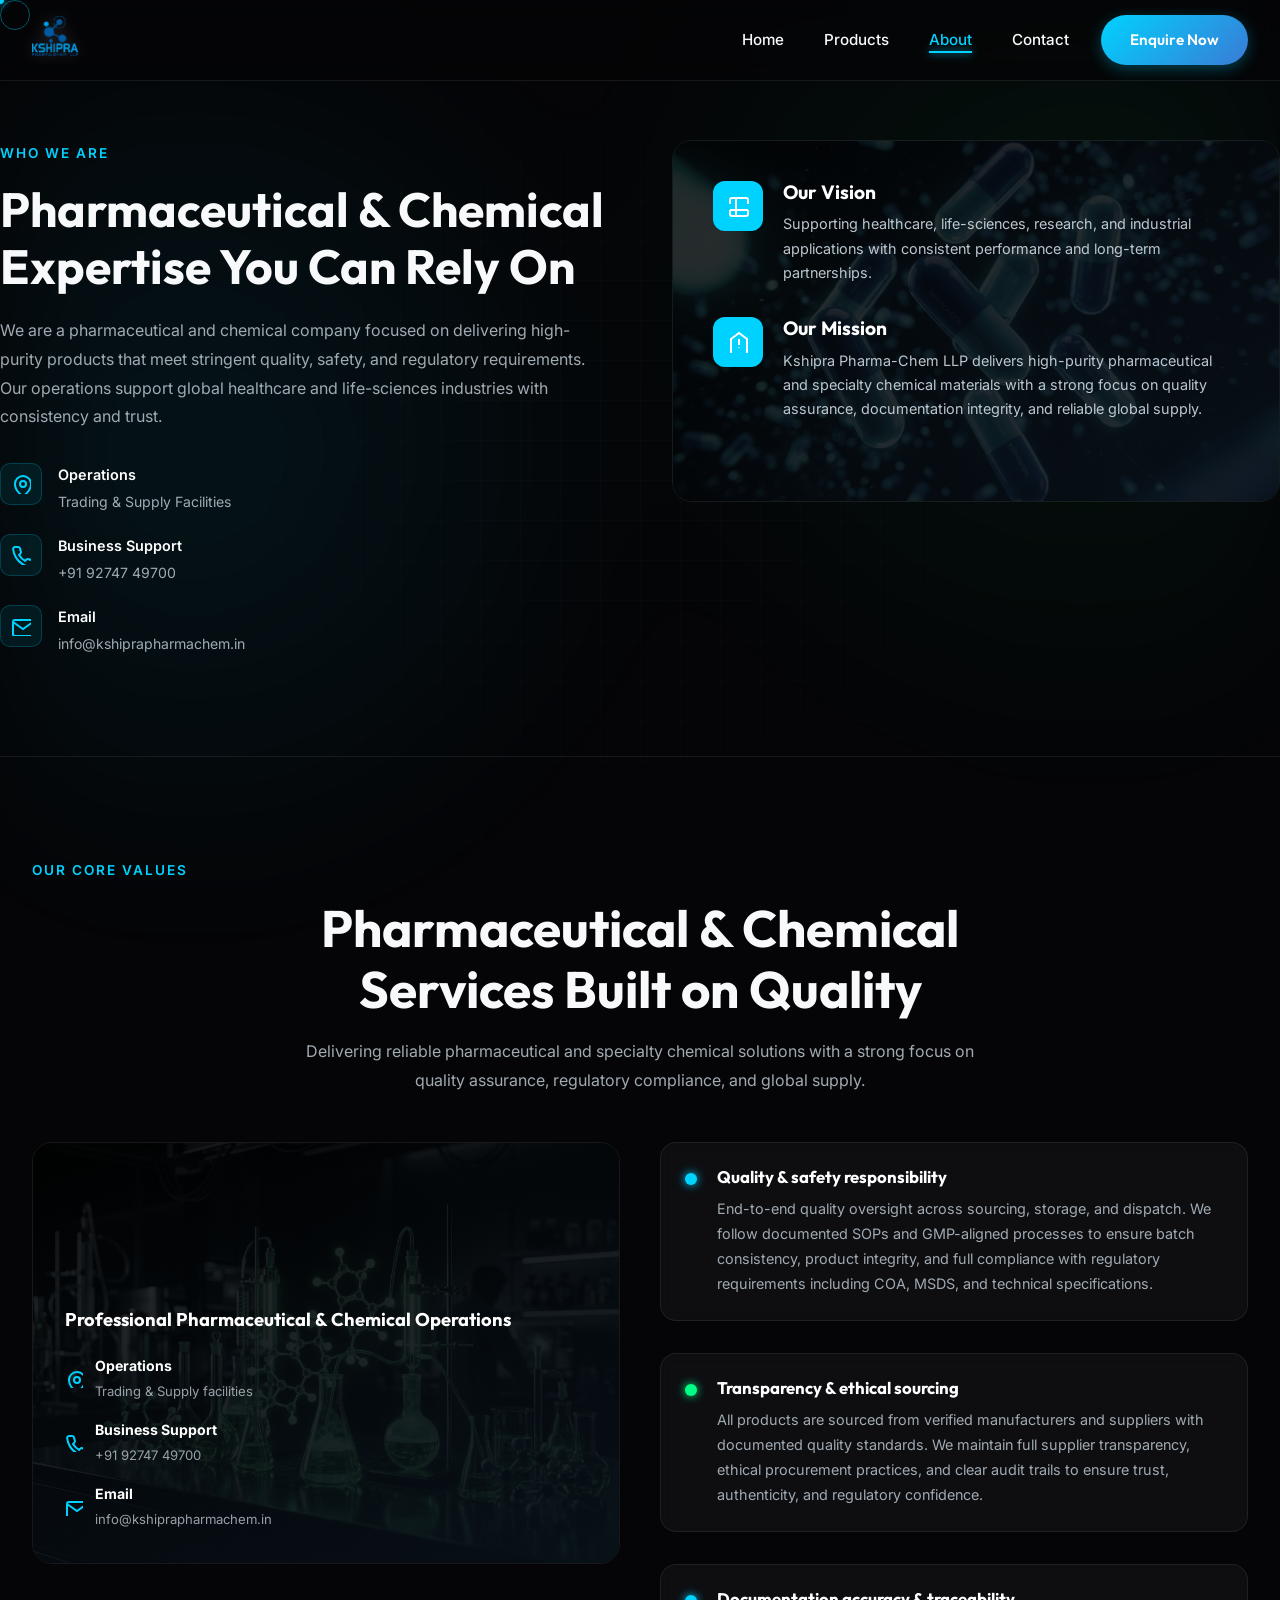
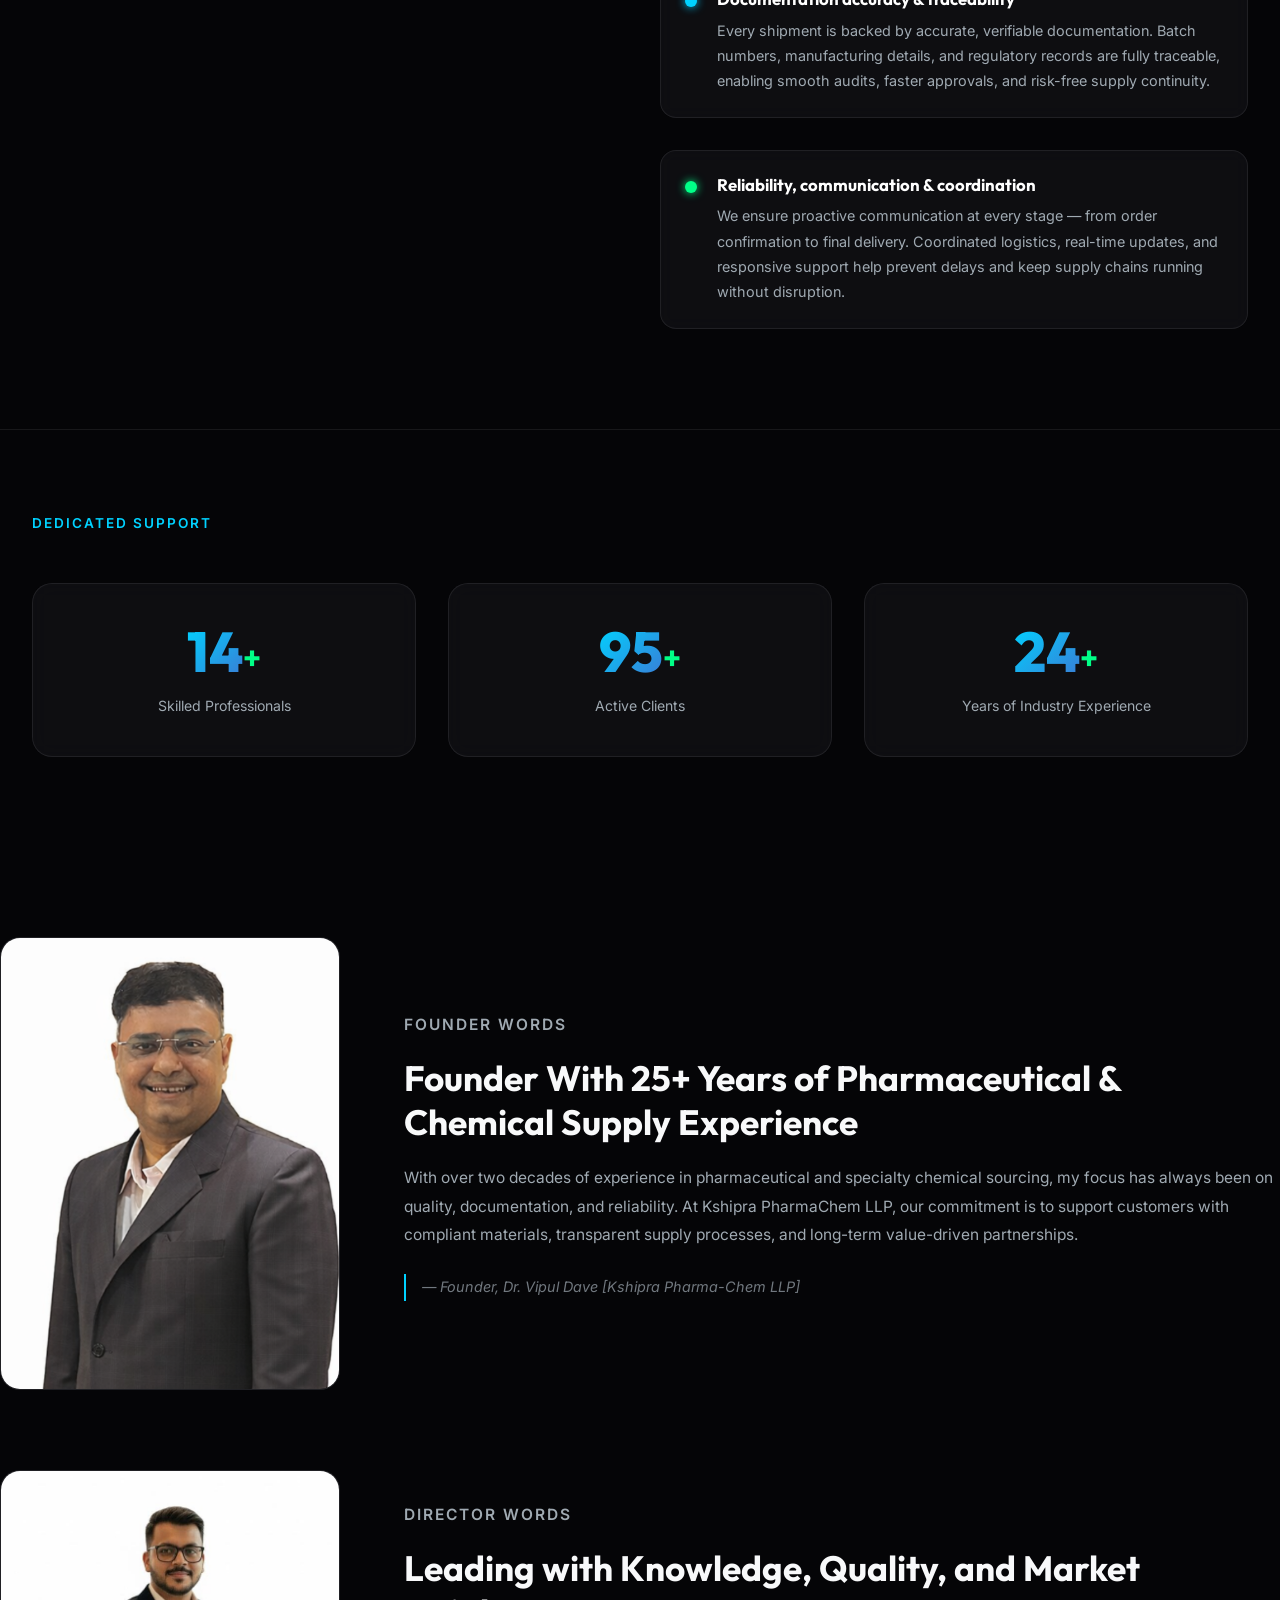
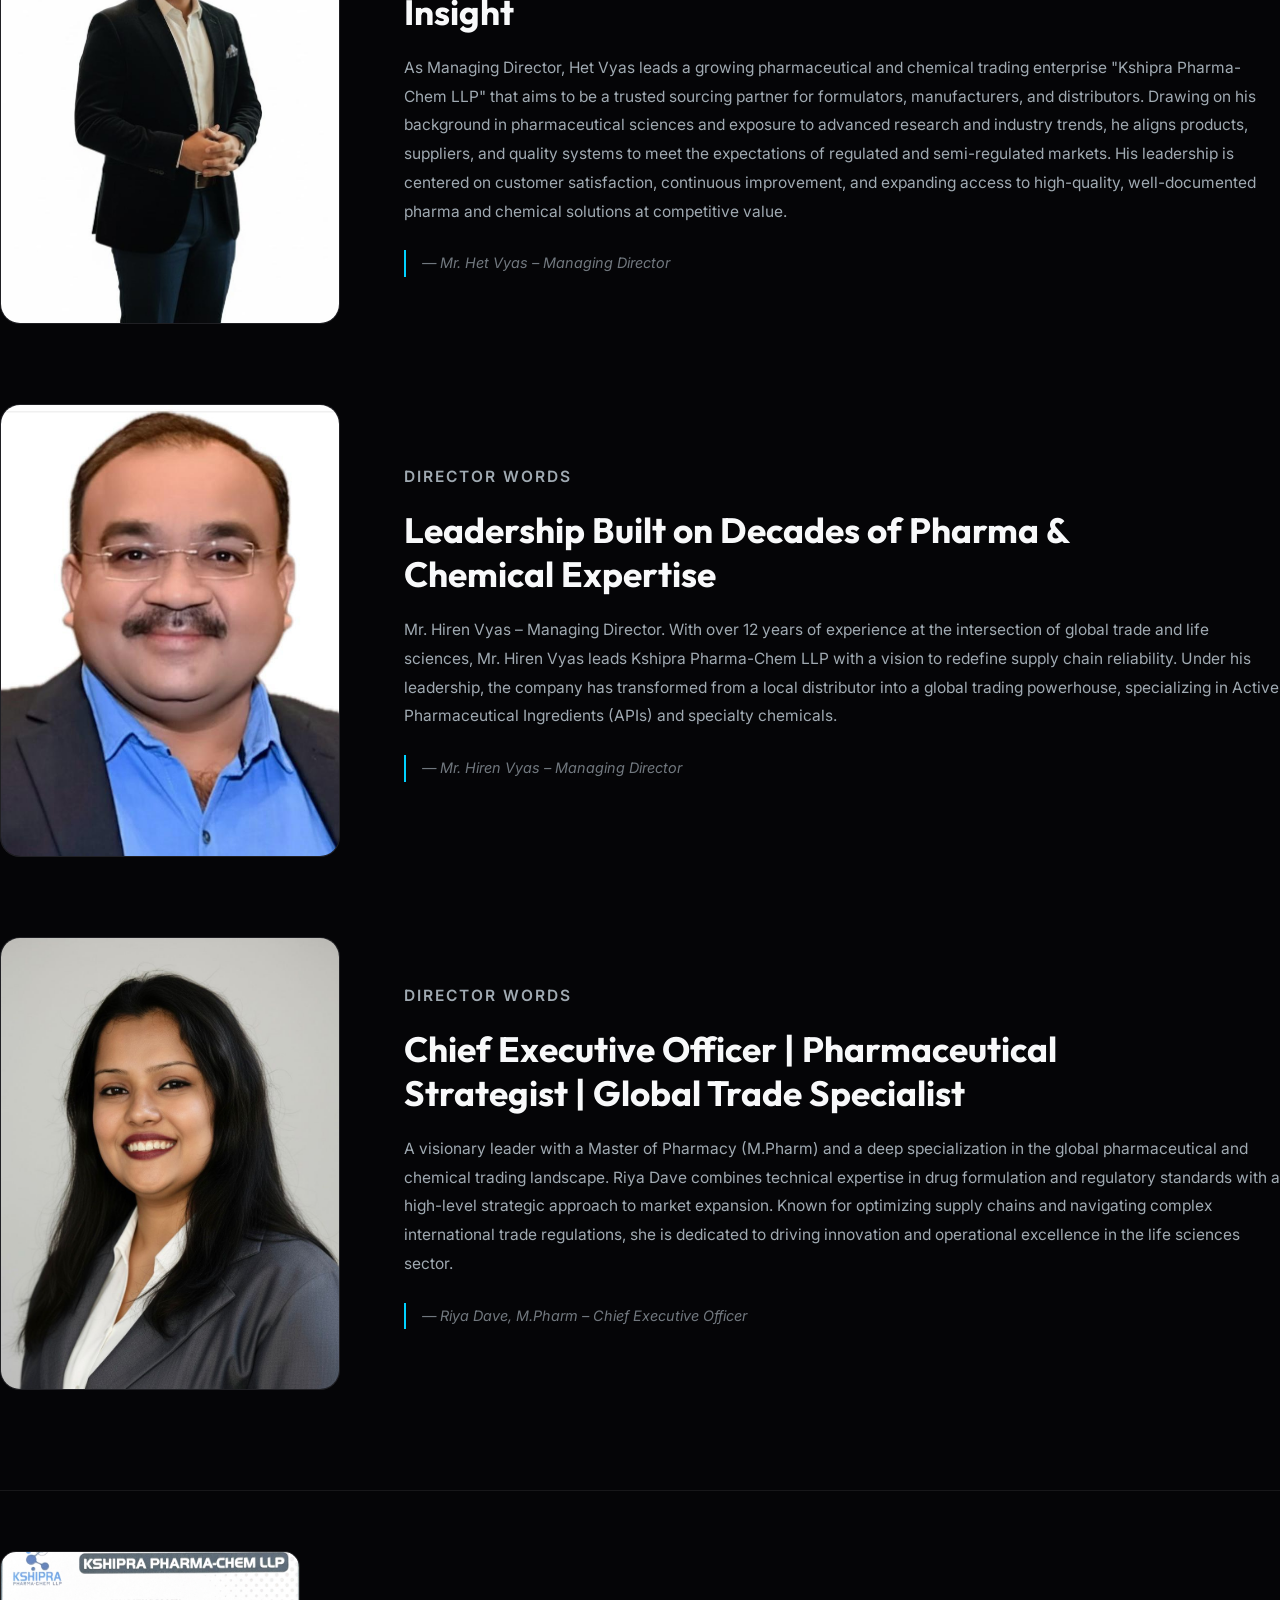
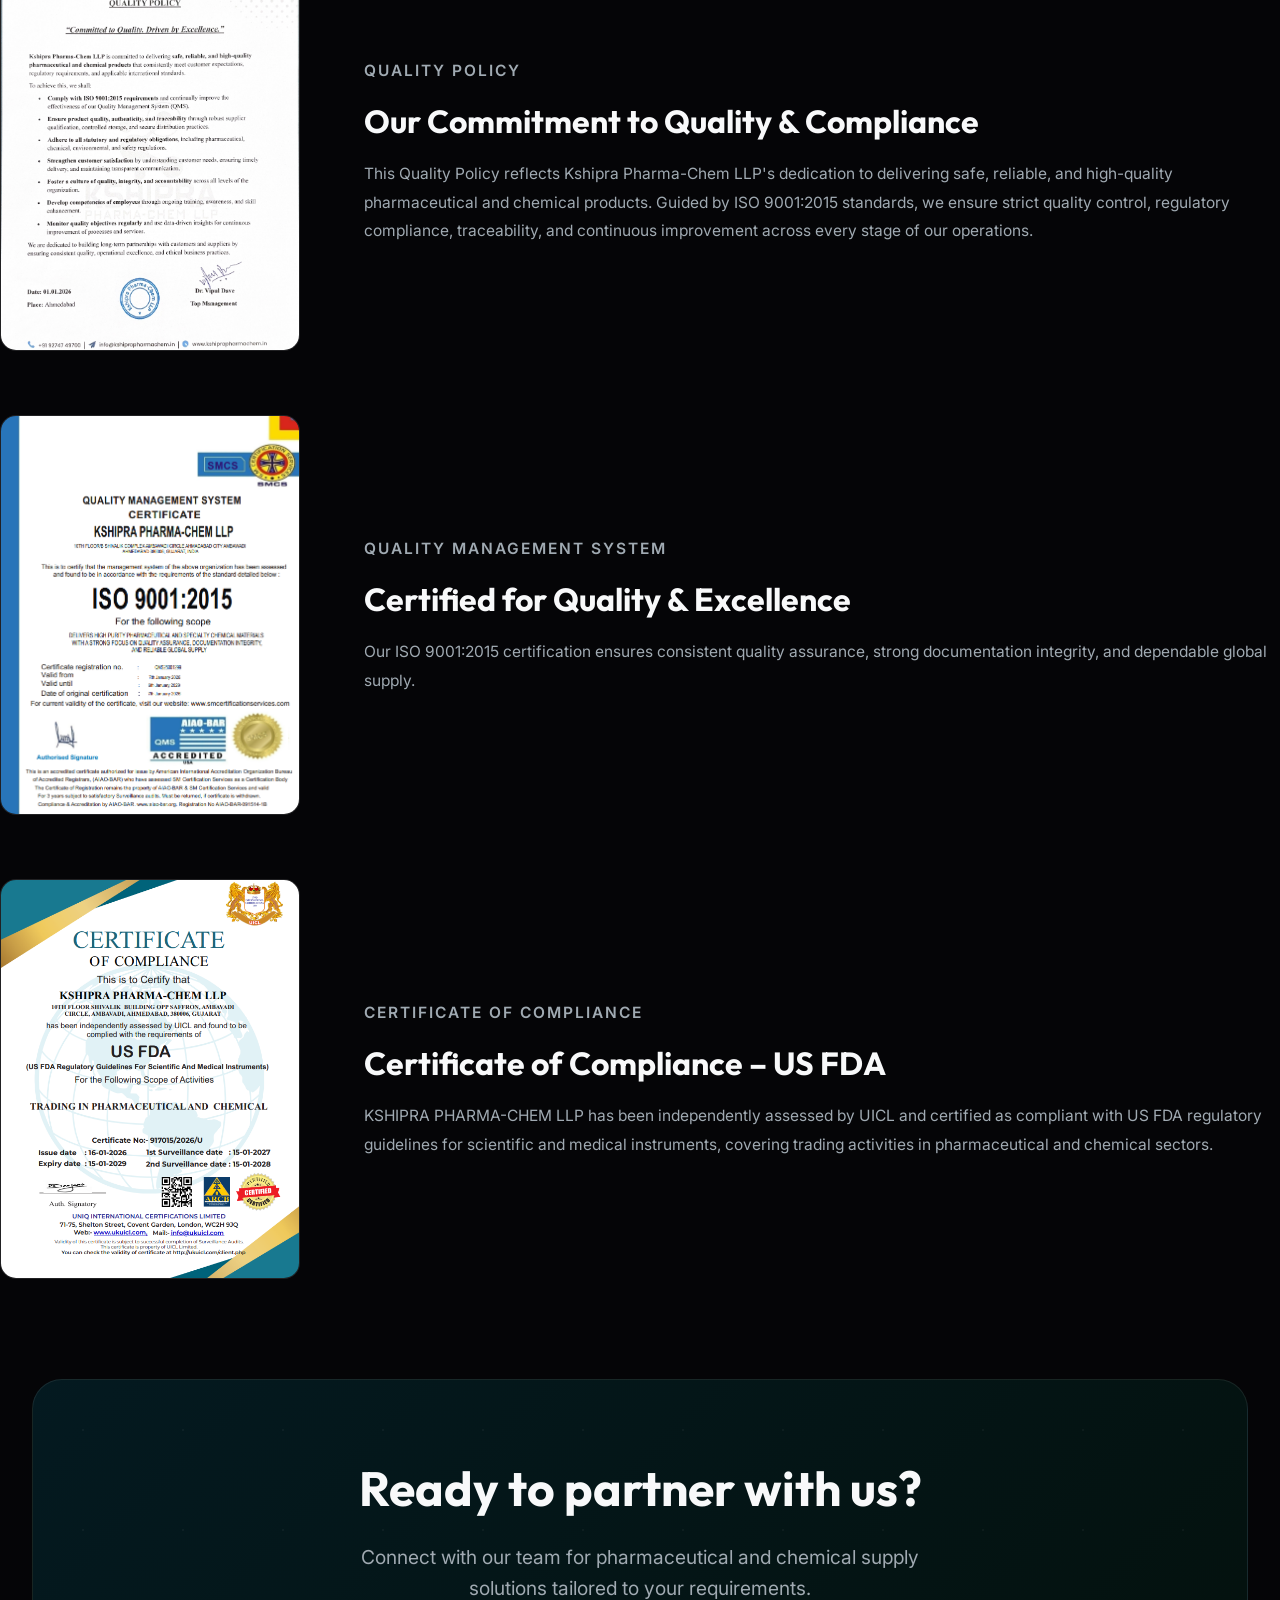
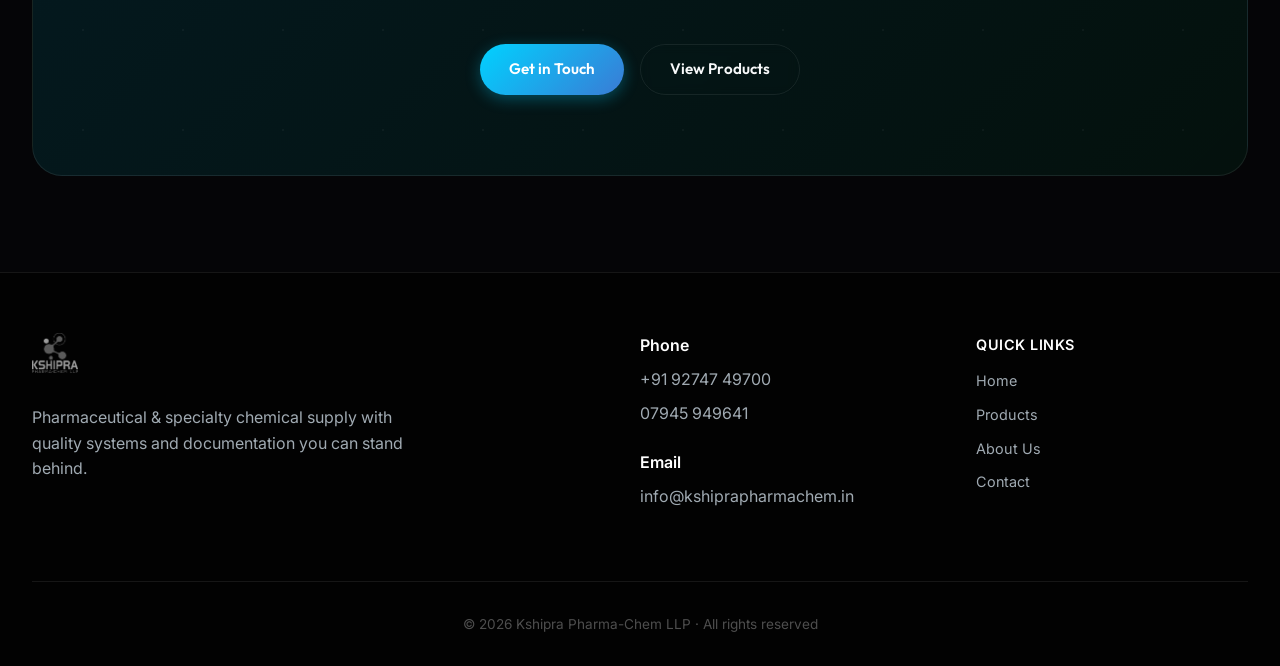
==== about.html @ bf3fcc00 "Build about and contact pages, update nav and footer" ====
<!DOCTYPE html>
<html lang="en">
  <head>
    <meta charset="utf-8" />
    <meta name="viewport" content="width=device-width, initial-scale=1" />
    <title>About Us · Kshipra Pharma-Chem LLP</title>
    <meta name="description" content="Learn about Kshipra Pharma-Chem LLP — our vision, mission, leadership, and commitment to pharmaceutical and chemical quality excellence." />
    <link rel="stylesheet" href="css/styles.css" />
    <link rel="stylesheet" href="css/about.css" />
  </head>
  <body>
    <div class="preloader"><div class="preloader-spinner"></div></div>
    <div class="custom-cursor"></div>
    <div class="custom-cursor-follower"></div>
    <div class="bg-mesh" aria-hidden="true"></div>
    <div class="bg-grid" aria-hidden="true"></div>

    <header class="site-header" id="top">
      <div class="header-inner">
        <a class="logo-link" href="index.html" aria-label="Kshipra Pharma-Chem home">
          <img src="Kshipra.png" alt="Kshipra Pharma-Chem LLP" />
        </a>
        <nav class="nav-actions" aria-label="Primary">
          <ul class="nav-list">
            <li><a href="index.html">Home</a></li>
            <li><a href="products.html">Products</a></li>
            <li><a href="about.html" class="is-active">About</a></li>
            <li><a href="contact.html">Contact</a></li>
          </ul>
          <a class="btn btn-primary" href="contact.html">Enquire Now</a>
          <button class="menu-toggle" type="button" aria-expanded="false" aria-controls="mobile-nav" aria-label="Open menu">
            <svg width="24" height="24" fill="none" stroke="currentColor" stroke-width="2"><path d="M4 6h16M4 12h16M4 18h16"/></svg>
          </button>
        </nav>
      </div>
    </header>

    <div class="mobile-drawer" id="mobile-nav">
      <a href="index.html">Home</a>
      <a href="products.html">Products</a>
      <a href="about.html" class="is-active">About</a>
      <a href="contact.html">Contact</a>
    </div>

    <main>

      <!-- ── WHO WE ARE ── -->
      <section class="ab-whoweare container reveal" id="who-we-are">
        <div class="ab-whoweare__grid">
          <div class="ab-whoweare__left">
            <p class="section-label">Who We Are</p>
            <h1 class="ab-whoweare__heading">Pharmaceutical &amp; Chemical Expertise You Can Rely On</h1>
            <p class="ab-whoweare__body">We are a pharmaceutical and chemical company focused on delivering high-purity products that meet stringent quality, safety, and regulatory requirements. Our operations support global healthcare and life-sciences industries with consistency and trust.</p>
            <ul class="ab-contact-list">
              <li>
                <span class="ab-contact-icon">
                  <svg width="20" height="20" fill="none" stroke="var(--primary)" stroke-width="2"><path d="M12 22s-8-4.5-8-11.8A8 8 0 0112 2a8 8 0 018 8.2c0 7.3-8 11.8-8 11.8z"/><circle cx="12" cy="10" r="3"/></svg>
                </span>
                <div><strong>Operations</strong><span>Trading &amp; Supply Facilities</span></div>
              </li>
              <li>
                <span class="ab-contact-icon">
                  <svg width="20" height="20" fill="none" stroke="var(--primary)" stroke-width="2"><path d="M22 16.92v3a2 2 0 01-2.18 2 19.79 19.79 0 01-8.63-3.07 19.5 19.5 0 01-6-6 19.79 19.79 0 01-3.07-8.67A2 2 0 014.11 2h3a2 2 0 012 1.72c.127.96.361 1.903.7 2.81a2 2 0 01-.45 2.11L8.09 9.91a16 16 0 006 6l1.27-1.27a2 2 0 012.11-.45c.907.339 1.85.573 2.81.7A2 2 0 0122 16.92z"/></svg>
                </span>
                <div><strong>Business Support</strong><span>+91 92747 49700</span></div>
              </li>
              <li>
                <span class="ab-contact-icon">
                  <svg width="20" height="20" fill="none" stroke="var(--primary)" stroke-width="2"><path d="M4 4h16c1.1 0 2 .9 2 2v12c0 1.1-.9 2-2 2H4c-1.1 0-2-.9-2-2V6c0-1.1.9-2 2-2z"/><path d="M22 6l-10 7L2 6"/></svg>
                </span>
                <div><strong>Email</strong><span>info@kshiprapharmachem.in</span></div>
              </li>
            </ul>
          </div>
          <div class="ab-whoweare__right">
            <div class="ab-vm-card">
              <img src="images/pharma_division.png" alt="Pharmaceutical operations" class="ab-vm-card__bg" />
              <div class="ab-vm-card__overlay">
                <div class="ab-vm-item">
                  <div class="ab-vm-icon">
                    <svg width="22" height="22" fill="none" stroke="#fff" stroke-width="2"><path d="M9 3H5a2 2 0 00-2 2v4m6-6h10a2 2 0 012 2v4M9 3v18m0 0h10a2 2 0 002-2v-4M9 21H5a2 2 0 01-2-2v-4m0 0h18"/></svg>
                  </div>
                  <div>
                    <h3>Our Vision</h3>
                    <p>Supporting healthcare, life-sciences, research, and industrial applications with consistent performance and long-term partnerships.</p>
                  </div>
                </div>
                <div class="ab-vm-item">
                  <div class="ab-vm-icon">
                    <svg width="22" height="22" fill="none" stroke="#fff" stroke-width="2"><path d="M12 2l-8 6v14l8 6 8-6V8L12 2z"/><path d="M12 8v6M12 16v.5"/></svg>
                  </div>
                  <div>
                    <h3>Our Mission</h3>
                    <p>Kshipra Pharma-Chem LLP delivers high-purity pharmaceutical and specialty chemical materials with a strong focus on quality assurance, documentation integrity, and reliable global supply.</p>
                  </div>
                </div>
              </div>
            </div>
          </div>
        </div>
      </section>

      <!-- ── CORE VALUES ── -->
      <section class="ab-values reveal" id="values">
        <div class="container">
          <p class="section-label" style="text-align:center;">Our Core Values</p>
          <h2 style="text-align:center;margin:0 auto 1rem;">Pharmaceutical &amp; Chemical Services Built on Quality</h2>
          <p class="ab-values__lead">Delivering reliable pharmaceutical and specialty chemical solutions with a strong focus on quality assurance, regulatory compliance, and global supply.</p>
          <div class="ab-values__grid">
            <div class="ab-values__image-col">
              <div class="ab-services-card">
                <img src="images/chem_division.png" alt="Chemical operations" class="ab-services-card__bg" />
                <div class="ab-services-card__overlay">
                  <h3>Professional Pharmaceutical &amp; Chemical Operations</h3>
                  <ul class="ab-services-list">
                    <li>
                      <svg width="18" height="18" fill="none" stroke="var(--primary)" stroke-width="2"><path d="M12 22s-8-4.5-8-11.8A8 8 0 0112 2a8 8 0 018 8.2c0 7.3-8 11.8-8 11.8z"/><circle cx="12" cy="10" r="3"/></svg>
                      <div><strong>Operations</strong><span>Trading &amp; Supply facilities</span></div>
                    </li>
                    <li>
                      <svg width="18" height="18" fill="none" stroke="var(--primary)" stroke-width="2"><path d="M22 16.92v3a2 2 0 01-2.18 2 19.79 19.79 0 01-8.63-3.07 19.5 19.5 0 01-6-6 19.79 19.79 0 01-3.07-8.67A2 2 0 014.11 2h3a2 2 0 012 1.72c.127.96.361 1.903.7 2.81a2 2 0 01-.45 2.11L8.09 9.91a16 16 0 006 6l1.27-1.27a2 2 0 012.11-.45c.907.339 1.85.573 2.81.7A2 2 0 0122 16.92z"/></svg>
                      <div><strong>Business Support</strong><span>+91 92747 49700</span></div>
                    </li>
                    <li>
                      <svg width="18" height="18" fill="none" stroke="var(--primary)" stroke-width="2"><path d="M4 4h16c1.1 0 2 .9 2 2v12c0 1.1-.9 2-2 2H4c-1.1 0-2-.9-2-2V6c0-1.1.9-2 2-2z"/><path d="M22 6l-10 7L2 6"/></svg>
                      <div><strong>Email</strong><span>info@kshiprapharmachem.in</span></div>
                    </li>
                  </ul>
                </div>
              </div>
            </div>
            <div class="ab-values__list-col">
              <div class="ab-value-item">
                <span class="ab-value-dot ab-value-dot--pharma"></span>
                <div>
                  <h3>Quality &amp; safety responsibility</h3>
                  <p>End-to-end quality oversight across sourcing, storage, and dispatch. We follow documented SOPs and GMP-aligned processes to ensure batch consistency, product integrity, and full compliance with regulatory requirements including COA, MSDS, and technical specifications.</p>
                </div>
              </div>
              <div class="ab-value-item">
                <span class="ab-value-dot ab-value-dot--chem"></span>
                <div>
                  <h3>Transparency &amp; ethical sourcing</h3>
                  <p>All products are sourced from verified manufacturers and suppliers with documented quality standards. We maintain full supplier transparency, ethical procurement practices, and clear audit trails to ensure trust, authenticity, and regulatory confidence.</p>
                </div>
              </div>
              <div class="ab-value-item">
                <span class="ab-value-dot ab-value-dot--pharma"></span>
                <div>
                  <h3>Documentation accuracy &amp; traceability</h3>
                  <p>Every shipment is backed by accurate, verifiable documentation. Batch numbers, manufacturing details, and regulatory records are fully traceable, enabling smooth audits, faster approvals, and risk-free supply continuity.</p>
                </div>
              </div>
              <div class="ab-value-item">
                <span class="ab-value-dot ab-value-dot--chem"></span>
                <div>
                  <h3>Reliability, communication &amp; coordination</h3>
                  <p>We ensure proactive communication at every stage — from order confirmation to final delivery. Coordinated logistics, real-time updates, and responsive support help prevent delays and keep supply chains running without disruption.</p>
                </div>
              </div>
            </div>
          </div>
        </div>
      </section>

      <!-- ── STATS ── -->
      <section class="ab-stats reveal">
        <div class="container">
          <p class="section-label" style="text-align:center;">Dedicated Support</p>
          <div class="ab-stats__grid">
            <div class="ab-stat">
              <span class="ab-stat__num" data-target="15">0</span><span class="ab-stat__suf">+</span>
              <span class="ab-stat__label">Skilled Professionals</span>
            </div>
            <div class="ab-stat">
              <span class="ab-stat__num" data-target="100">0</span><span class="ab-stat__suf">+</span>
              <span class="ab-stat__label">Active Clients</span>
            </div>
            <div class="ab-stat">
              <span class="ab-stat__num" data-target="25">0</span><span class="ab-stat__suf">+</span>
              <span class="ab-stat__label">Years of Industry Experience</span>
            </div>
          </div>
        </div>
      </section>

      <!-- ── LEADERSHIP ── -->
      <section class="ab-leadership container reveal" id="leadership">

        <!-- Dr. Vipul Dave -->
        <div class="ab-leader reveal">
          <div class="ab-leader__photo-col">
            <!-- REPLACE src with actual image: images/leader_vipul_dave.jpg -->
            <div class="ab-leader__photo-wrap">
              <img src="images/founder.png" alt="Dr. Vipul Dave — Founder" onerror="this.style.display='none';this.nextElementSibling.style.display='flex'" />
              <div class="ab-leader__photo-placeholder" style="display:none">VD</div>
            </div>
          </div>
          <div class="ab-leader__content">
            <p class="section-label">Founder Words</p>
            <h2>Founder With 25+ Years of Pharmaceutical &amp; Chemical Supply Experience</h2>
            <p>With over two decades of experience in pharmaceutical and specialty chemical sourcing, my focus has always been on quality, documentation, and reliability. At Kshipra PharmaChem LLP, our commitment is to support customers with compliant materials, transparent supply processes, and long-term value-driven partnerships.</p>
            <p class="ab-leader__quote">— Founder, Dr. Vipul Dave [Kshipra Pharma-Chem LLP]</p>
          </div>
        </div>

        <!-- Het Vyas -->
        <div class="ab-leader reveal">
          <div class="ab-leader__photo-col">
            <div class="ab-leader__photo-wrap">
              <img src="images/founder-2.jpeg" alt="Mr. Het Vyas — Managing Director" onerror="this.style.display='none';this.nextElementSibling.style.display='flex'" />
              <div class="ab-leader__photo-placeholder" style="display:none">HV</div>
            </div>
          </div>
          <div class="ab-leader__content">
            <p class="section-label">Director Words</p>
            <h2>Leading with Knowledge, Quality, and Market Insight</h2>
            <p>As Managing Director, Het Vyas leads a growing pharmaceutical and chemical trading enterprise "Kshipra Pharma-Chem LLP" that aims to be a trusted sourcing partner for formulators, manufacturers, and distributors. Drawing on his background in pharmaceutical sciences and exposure to advanced research and industry trends, he aligns products, suppliers, and quality systems to meet the expectations of regulated and semi-regulated markets. His leadership is centered on customer satisfaction, continuous improvement, and expanding access to high-quality, well-documented pharma and chemical solutions at competitive value.</p>
            <p class="ab-leader__quote">— Mr. Het Vyas – Managing Director</p>
          </div>
        </div>

        <!-- Hiren Vyas -->
        <div class="ab-leader reveal">
          <div class="ab-leader__photo-col">
            <div class="ab-leader__photo-wrap">
              <img src="images/founder-3.jpeg" alt="Mr. Hiren Vyas — Managing Director" onerror="this.style.display='none';this.nextElementSibling.style.display='flex'" />
              <div class="ab-leader__photo-placeholder" style="display:none">HiV</div>
            </div>
          </div>
          <div class="ab-leader__content">
            <p class="section-label">Director Words</p>
            <h2>Leadership Built on Decades of Pharma &amp; Chemical Expertise</h2>
            <p>Mr. Hiren Vyas – Managing Director. With over 12 years of experience at the intersection of global trade and life sciences, Mr. Hiren Vyas leads Kshipra Pharma-Chem LLP with a vision to redefine supply chain reliability. Under his leadership, the company has transformed from a local distributor into a global trading powerhouse, specializing in Active Pharmaceutical Ingredients (APIs) and specialty chemicals.</p>
            <p class="ab-leader__quote">— Mr. Hiren Vyas – Managing Director</p>
          </div>
        </div>

        <!-- Riya Dave -->
        <div class="ab-leader reveal">
          <div class="ab-leader__photo-col">
            <div class="ab-leader__photo-wrap">
              <img src="images/founder-4.jpeg" alt="Riya Dave — CEO" onerror="this.style.display='none';this.nextElementSibling.style.display='flex'" />
              <div class="ab-leader__photo-placeholder" style="display:none">RD</div>
            </div>
          </div>
          <div class="ab-leader__content">
            <p class="section-label">Director Words</p>
            <h2>Chief Executive Officer | Pharmaceutical Strategist | Global Trade Specialist</h2>
            <p>A visionary leader with a Master of Pharmacy (M.Pharm) and a deep specialization in the global pharmaceutical and chemical trading landscape. Riya Dave combines technical expertise in drug formulation and regulatory standards with a high-level strategic approach to market expansion. Known for optimizing supply chains and navigating complex international trade regulations, she is dedicated to driving innovation and operational excellence in the life sciences sector.</p>
            <p class="ab-leader__quote">— Riya Dave, M.Pharm – Chief Executive Officer</p>
          </div>
        </div>

      </section>

      <!-- ── QUALITY & CERTIFICATES ── -->
      <section class="ab-certs container reveal" id="quality">

        <!-- Quality Policy -->
        <div class="ab-cert-row reveal">
          <div class="ab-cert-row__img-col">
            <!-- REPLACE src with: images/cert_quality_policy.jpg -->
            <div class="ab-cert-img-wrap">
              <img src="images/certificate.jpg" alt="Quality Policy document" onerror="this.style.display='none';this.nextElementSibling.style.display='flex'" />
              <div class="ab-cert-img-placeholder" style="display:none">
                <svg width="48" height="48" fill="none" stroke="var(--primary)" stroke-width="1.5"><path d="M14 2H6a2 2 0 00-2 2v16a2 2 0 002 2h12a2 2 0 002-2V8z"/><path d="M14 2v6h6"/><path d="M16 13H8M16 17H8M10 9H8"/></svg>
                <span>Quality Policy</span>
              </div>
            </div>
          </div>
          <div class="ab-cert-row__text-col">
            <p class="section-label">Quality Policy</p>
            <h2>Our Commitment to Quality &amp; Compliance</h2>
            <p>This Quality Policy reflects Kshipra Pharma-Chem LLP's dedication to delivering safe, reliable, and high-quality pharmaceutical and chemical products. Guided by ISO 9001:2015 standards, we ensure strict quality control, regulatory compliance, traceability, and continuous improvement across every stage of our operations.</p>
          </div>
        </div>

        <!-- ISO 9001:2015 -->
        <div class="ab-cert-row reveal">
          <div class="ab-cert-row__img-col">
            <div class="ab-cert-img-wrap">
              <img src="images/certificate2.png" alt="ISO 9001:2015 Certificate" onerror="this.style.display='none';this.nextElementSibling.style.display='flex'" />
              <div class="ab-cert-img-placeholder" style="display:none">
                <svg width="48" height="48" fill="none" stroke="var(--accent-chem)" stroke-width="1.5"><path d="M24 4l18 8v12c0 10-8 18-18 22C14 42 6 34 6 24V12L24 4z"/><path d="M16 24l6 6 10-12"/></svg>
                <span>ISO 9001:2015</span>
              </div>
            </div>
          </div>
          <div class="ab-cert-row__text-col">
            <p class="section-label">Quality Management System</p>
            <h2>Certified for Quality &amp; Excellence</h2>
            <p>Our ISO 9001:2015 certification ensures consistent quality assurance, strong documentation integrity, and dependable global supply.</p>
          </div>
        </div>

        <!-- US FDA -->
        <div class="ab-cert-row reveal">
          <div class="ab-cert-row__img-col">
            <div class="ab-cert-img-wrap">
              <img src="images/certificate3.png" alt="US FDA Certificate of Compliance" onerror="this.style.display='none';this.nextElementSibling.style.display='flex'" />
              <div class="ab-cert-img-placeholder" style="display:none">
                <svg width="48" height="48" fill="none" stroke="var(--primary)" stroke-width="1.5"><rect x="4" y="4" width="40" height="40" rx="6"/><path d="M14 20h20M14 28h12"/><circle cx="34" cy="28" r="6"/><path d="M31 28l2 2 4-4"/></svg>
                <span>US FDA</span>
              </div>
            </div>
          </div>
          <div class="ab-cert-row__text-col">
            <p class="section-label">Certificate of Compliance</p>
            <h2>Certificate of Compliance – US FDA</h2>
            <p>KSHIPRA PHARMA-CHEM LLP has been independently assessed by UICL and certified as compliant with US FDA regulatory guidelines for scientific and medical instruments, covering trading activities in pharmaceutical and chemical sectors.</p>
          </div>
        </div>

      </section>

      <!-- ── CTA ── -->
      <section class="container reveal" style="padding-bottom:6rem;">
        <div class="cta-banner">
          <h2>Ready to partner with us?</h2>
          <p>Connect with our team for pharmaceutical and chemical supply solutions tailored to your requirements.</p>
          <div style="display:flex;gap:1rem;justify-content:center;flex-wrap:wrap;">
            <a class="btn btn-primary" href="contact.html">Get in Touch</a>
            <a class="btn btn-ghost" href="products.html">View Products</a>
          </div>
        </div>
      </section>

    </main>

    <footer class="site-footer">
      <div class="container">
        <div class="footer-grid">
          <div class="footer-brand">
            <img src="Kshipra.png" alt="Kshipra Pharma-Chem LLP" />
            <p>Pharmaceutical &amp; specialty chemical supply with quality systems and documentation you can stand behind.</p>
          </div>
          <div class="footer-links-group">
            <dl class="footer-contact">
              <dt>Phone</dt>
              <dd><a href="tel:+919274749700">+91 92747 49700</a></dd>
              <dd><a href="tel:+917945949641">07945 949641</a></dd>
              <dt>Email</dt>
              <dd><a href="mailto:info@kshiprapharmachem.in">info@kshiprapharmachem.in</a></dd>
            </dl>
            <nav class="footer-nav" aria-label="Footer navigation">
              <dt>Quick Links</dt>
              <dd><a href="index.html">Home</a></dd>
              <dd><a href="products.html">Products</a></dd>
              <dd><a href="about.html">About Us</a></dd>
              <dd><a href="contact.html">Contact</a></dd>
            </nav>
          </div>
        </div>
        <p class="footer-copy">© 2026 Kshipra Pharma-Chem LLP · All rights reserved</p>
      </div>
    </footer>

    <script src="js/main.js"></script>
    <script>
      // Animate stat counters
      (function () {
        var stats = document.querySelectorAll(".ab-stat__num");
        if (!stats.length || !("IntersectionObserver" in window)) return;
        var io = new IntersectionObserver(function (entries) {
          entries.forEach(function (e) {
            if (!e.isIntersecting) return;
            var el = e.target;
            var target = parseInt(el.dataset.target, 10);
            var start = null;
            function step(ts) {
              if (!start) start = ts;
              var prog = Math.min((ts - start) / 1800, 1);
              var ease = 1 - Math.pow(1 - prog, 3);
              el.textContent = Math.round(ease * target);
              if (prog < 1) requestAnimationFrame(step);
            }
            requestAnimationFrame(step);
            io.unobserve(el);
          });
        }, { threshold: 0.5 });
        stats.forEach(function (s) { io.observe(s); });
      })();
    </script>
  </body>
</html>
---- css/styles.css ----
@import url('https://fonts.googleapis.com/css2?family=Inter:wght@300;400;500;600;700&family=Outfit:wght@400;500;600;700;800&display=swap');

:root {
  /* Color Palette - Premium Dark / Chem Theme */
  --bg-dark: #050507;
  --bg-card: rgba(20, 20, 25, 0.6);
  --bg-card-hover: rgba(30, 30, 40, 0.8);
  
  --primary: #00d2ff;
  --primary-glow: rgba(0, 210, 255, 0.4);
  --secondary: #3a7bd5;
  --accent-chem: #00ff87;
  --accent-pharma: #00d2ff;
  
  --text-main: #f8f9fa;
  --text-muted: #a0aab2;
  --border-light: rgba(255, 255, 255, 0.08);
  --border-glow: rgba(0, 210, 255, 0.2);

  --font-body: 'Inter', sans-serif;
  --font-heading: 'Outfit', sans-serif;
  
  --transition: all 0.4s cubic-bezier(0.25, 0.8, 0.25, 1);
  --transition-fast: all 0.2s ease;
}

* {
  box-sizing: border-box;
  margin: 0;
  padding: 0;
}

html {
  scroll-behavior: smooth;
}

body {
  font-family: var(--font-body);
  background-color: var(--bg-dark);
  color: var(--text-main);
  line-height: 1.6;
  overflow-x: hidden;
  position: relative;
}

/* Background Effects */
.bg-mesh {
  position: fixed;
  top: 0;
  left: 0;
  width: 100vw;
  height: 100vh;
  z-index: -2;
  background: 
    radial-gradient(circle at 15% 50%, rgba(0, 210, 255, 0.08), transparent 40%),
    radial-gradient(circle at 85% 30%, rgba(0, 255, 135, 0.06), transparent 40%);
  filter: blur(60px);
  animation: pulseBg 15s infinite alternate ease-in-out;
}

.bg-grid {
  position: fixed;
  top: 0;
  left: 0;
  width: 100vw;
  height: 100vh;
  z-index: -1;
  background-image: 
    linear-gradient(to right, rgba(255, 255, 255, 0.02) 1px, transparent 1px),
    linear-gradient(to bottom, rgba(255, 255, 255, 0.02) 1px, transparent 1px);
  background-size: 40px 40px;
  mask-image: radial-gradient(circle at center, black, transparent 80%);
  -webkit-mask-image: radial-gradient(circle at center, black, transparent 80%);
}

@keyframes pulseBg {
  0% { transform: scale(1); opacity: 0.8; }
  100% { transform: scale(1.1); opacity: 1; }
}

/* Typography */
h1, h2, h3, h4, h5, h6 {
  font-family: var(--font-heading);
  font-weight: 700;
  line-height: 1.2;
}

.grad {
  background: linear-gradient(135deg, #00d2ff, #3a7bd5);
  -webkit-background-clip: text;
  -webkit-text-fill-color: transparent;
  display: inline-block;
}

.grad-chem {
  background: linear-gradient(135deg, #00ff87, #60efff);
  -webkit-background-clip: text;
  -webkit-text-fill-color: transparent;
  display: inline-block;
}

.container {
  max-width: 1280px;
  margin: 0 auto;
  padding: 0 2rem;
}

/* Header */
.site-header {
  position: fixed;
  top: 0;
  left: 0;
  width: 100%;
  z-index: 100;
  background: rgba(5, 5, 7, 0.7);
  backdrop-filter: blur(12px);
  -webkit-backdrop-filter: blur(12px);
  border-bottom: 1px solid var(--border-light);
  transition: var(--transition);
}

.header-inner {
  display: flex;
  align-items: center;
  justify-content: space-between;
  height: 80px;
  max-width: 1280px;
  margin: 0 auto;
  padding: 0 2rem;
}

.logo-link img {
  height: 40px;
  width: auto;
  filter: drop-shadow(0 0 8px rgba(255, 255, 255, 0.2));
  transition: var(--transition);
}

.logo-link:hover img {
  filter: drop-shadow(0 0 12px rgba(255, 255, 255, 0.4));
}

.nav-list {
  display: flex;
  gap: 2.5rem;
  list-style: none;
}

.nav-list a {
  text-decoration: none;
  color: var(--text-main);
  font-weight: 500;
  font-size: 0.95rem;
  position: relative;
  transition: var(--transition-fast);
}

.nav-list a::after {
  content: '';
  position: absolute;
  width: 0;
  height: 2px;
  bottom: -4px;
  left: 0;
  background: var(--primary);
  transition: var(--transition);
  box-shadow: 0 0 8px var(--primary-glow);
}

.nav-list a:hover,
.nav-list a.is-active {
  color: var(--primary);
}

.nav-list a:hover::after,
.nav-list a.is-active::after {
  width: 100%;
}

.nav-actions {
  display: flex;
  align-items: center;
  gap: 2rem;
}

/* Buttons */
.btn {
  display: inline-flex;
  align-items: center;
  justify-content: center;
  padding: 0.8rem 1.8rem;
  border-radius: 30px;
  font-weight: 600;
  font-family: var(--font-heading);
  text-decoration: none;
  transition: var(--transition);
  cursor: pointer;
  border: none;
  font-size: 0.95rem;
}

.btn-primary {
  background: linear-gradient(135deg, #00d2ff 0%, #3a7bd5 100%);
  color: #fff;
  box-shadow: 0 4px 15px rgba(0, 210, 255, 0.3);
  position: relative;
  overflow: hidden;
  z-index: 1;
}

.btn-primary::before {
  content: '';
  position: absolute;
  top: 0; left: 0; width: 100%; height: 100%;
  background: linear-gradient(135deg, #3a7bd5 0%, #00d2ff 100%);
  z-index: -1;
  transition: opacity 0.4s ease;
  opacity: 0;
}

.btn-primary:hover {
  transform: translateY(-2px);
  box-shadow: 0 8px 25px rgba(0, 210, 255, 0.5);
}

.btn-primary:hover::before {
  opacity: 1;
}

.btn-ghost {
  background: transparent;
  color: var(--text-main);
  border: 1px solid var(--border-light);
  backdrop-filter: blur(5px);
}

.btn-ghost:hover {
  border-color: var(--primary);
  color: var(--primary);
  background: rgba(0, 210, 255, 0.05);
  box-shadow: 0 0 15px rgba(0, 210, 255, 0.2) inset;
}

.menu-toggle {
  display: none;
  background: none;
  border: none;
  color: var(--text-main);
  cursor: pointer;
}

/* Hero Section */
.hero {
  padding: 180px 0 100px;
  text-align: center;
  display: flex;
  flex-direction: column;
  align-items: center;
  justify-content: center;
  min-height: 90vh;
  position: relative;
}

.hero::after {
  content: '';
  position: absolute;
  top: 0;
  left: 0;
  width: 100%;
  height: 100%;
  background: url('../images/hero_bg.png') no-repeat center center/cover;
  opacity: 0.15;
  z-index: -1;
  mask-image: linear-gradient(to bottom, rgba(0,0,0,1) 50%, rgba(0,0,0,0) 100%);
  -webkit-mask-image: linear-gradient(to bottom, rgba(0,0,0,1) 50%, rgba(0,0,0,0) 100%);
}

@keyframes heroFadeUp {
  from { opacity: 0; transform: translateY(30px); }
  to { opacity: 1; transform: translateY(0); }
}

.hero-badge {
  display: inline-flex;
  align-items: center;
  gap: 0.5rem;
  padding: 0.5rem 1rem;
  background: rgba(255, 255, 255, 0.05);
  border: 1px solid var(--border-light);
  border-radius: 50px;
  font-size: 0.85rem;
  letter-spacing: 1px;
  text-transform: uppercase;
  margin-bottom: 2rem;
  color: var(--text-muted);
  backdrop-filter: blur(4px);
  box-shadow: 0 0 20px rgba(0, 0, 0, 0.2);
  animation: heroFadeUp 0.8s ease backwards;
  animation-delay: 0.8s;
}

.hero-badge .dot {
  width: 8px;
  height: 8px;
  background: var(--primary);
  border-radius: 50%;
  box-shadow: 0 0 10px var(--primary);
  animation: blink 2s infinite;
}

@keyframes blink {
  0%, 100% { opacity: 1; }
  50% { opacity: 0.4; }
}

.hero h1 {
  font-size: clamp(3rem, 6vw, 5.5rem);
  letter-spacing: -1px;
  margin-bottom: 1.5rem;
  max-width: 900px;
  animation: heroFadeUp 0.8s ease backwards;
  animation-delay: 1.0s;
}

.hero-lead {
  font-size: 1.2rem;
  color: var(--text-muted);
  max-width: 700px;
  margin-bottom: 3rem;
  animation: heroFadeUp 0.8s ease backwards;
  animation-delay: 1.2s;
}

.hero-cta {
  display: flex;
  gap: 1rem;
  justify-content: center;
  margin-bottom: 5rem;
  animation: heroFadeUp 0.8s ease backwards;
  animation-delay: 1.4s;
}

.hero-stats {
  display: grid;
  grid-template-columns: repeat(3, 1fr);
  gap: 2rem;
  max-width: 1000px;
  width: 100%;
  border-top: 1px solid var(--border-light);
  padding-top: 3rem;
  animation: heroFadeUp 0.8s ease backwards;
  animation-delay: 1.6s;
}

.hero-stat {
  display: flex;
  flex-direction: column;
  align-items: center;
  padding: 1.5rem;
  background: var(--bg-card);
  border: 1px solid var(--border-light);
  border-radius: 20px;
  backdrop-filter: blur(10px);
  transition: var(--transition);
}

.hero-stat:hover {
  transform: translateY(-5px);
  border-color: rgba(255, 255, 255, 0.2);
  box-shadow: 0 10px 30px rgba(0, 0, 0, 0.5);
}

.hero-stat strong {
  font-family: var(--font-heading);
  font-size: 1.5rem;
  color: #fff;
  margin-bottom: 0.5rem;
}

.hero-stat span {
  font-size: 0.9rem;
  color: var(--text-muted);
}

/* Sections General */
section {
  padding: 100px 0;
  position: relative;
}

.section-label {
  color: var(--primary);
  text-transform: uppercase;
  letter-spacing: 2px;
  font-size: 0.85rem;
  font-weight: 600;
  margin-bottom: 1rem;
}

h2 {
  font-size: clamp(2.5rem, 4vw, 3.5rem);
  margin-bottom: 3rem;
  max-width: 800px;
}

/* Dual Section */
.pillars {
  display: grid;
  grid-template-columns: 1fr 1fr;
  gap: 2rem;
}

.pillar {
  background: var(--bg-card);
  border: 1px solid var(--border-light);
  border-radius: 24px;
  padding: 0;
  position: relative;
  overflow: hidden;
  transition: var(--transition);
  backdrop-filter: blur(10px);
  display: flex;
  flex-direction: column;
}

@keyframes floatImg {
  0% { transform: translateY(0); }
  50% { transform: translateY(-8px); }
  100% { transform: translateY(0); }
}

.pillar-image {
  width: 100%;
  height: 240px;
  object-fit: cover;
  border-bottom: 1px solid var(--border-light);
  transition: transform 0.6s ease;
  animation: floatImg 6s ease-in-out infinite;
}

.pillar:hover .pillar-image {
  transform: scale(1.05) translateY(-8px);
}

.pillar-content {
  padding: 3rem;
  flex-grow: 1;
  display: flex;
  flex-direction: column;
}

.pillar::before {
  content: '';
  position: absolute;
  top: 0; left: 0; width: 100%; height: 100%;
  background: radial-gradient(circle at top right, rgba(255,255,255,0.03), transparent 70%);
  pointer-events: none;
  z-index: 1;
}

.pillar:hover {
  transform: translateY(-10px);
  box-shadow: 0 20px 40px rgba(0, 0, 0, 0.6);
}

.pillar--pharma:hover {
  border-color: var(--accent-pharma);
  box-shadow: 0 10px 40px rgba(0, 210, 255, 0.1);
}

.pillar--chem:hover {
  border-color: var(--accent-chem);
  box-shadow: 0 10px 40px rgba(0, 255, 135, 0.1);
}

.pillar-tag {
  display: inline-block;
  padding: 0.4rem 1rem;
  border-radius: 20px;
  font-size: 0.8rem;
  font-weight: 600;
  margin-bottom: 1.5rem;
  background: rgba(255,255,255,0.05);
}

.pillar--pharma .pillar-tag { color: var(--accent-pharma); border: 1px solid rgba(0, 210, 255, 0.3); }
.pillar--chem .pillar-tag { color: var(--accent-chem); border: 1px solid rgba(0, 255, 135, 0.3); }

.pillar h3 {
  font-size: 2rem;
  margin-bottom: 1rem;
}

.pillar p {
  color: var(--text-muted);
  margin-bottom: 2rem;
  font-size: 1.1rem;
}

.pillar-list {
  list-style: none;
  margin-bottom: 3rem;
}

.pillar-list li {
  display: flex;
  align-items: center;
  gap: 1rem;
  margin-bottom: 1rem;
  color: #e0e0e0;
}

.pillar-list svg {
  flex-shrink: 0;
}

.pillar--pharma .pillar-list svg { color: var(--accent-pharma); }
.pillar--chem .pillar-list svg { color: var(--accent-chem); }

.pillar-link {
  color: #fff;
  text-decoration: none;
  font-weight: 600;
  font-family: var(--font-heading);
  display: inline-flex;
  align-items: center;
  gap: 0.5rem;
  font-size: 1.1rem;
  transition: var(--transition-fast);
}

.pillar-link span {
  transition: transform 0.3s ease;
}

.pillar-link:hover span {
  transform: translateX(5px);
}

.pillar--pharma .pillar-link:hover { color: var(--accent-pharma); }
.pillar--chem .pillar-link:hover { color: var(--accent-chem); }

/* Trust Strip */
.trust-strip {
  padding: 80px 0;
  margin: 60px 0 100px;
  background: linear-gradient(90deg, rgba(0,210,255,0.03) 0%, rgba(0,255,135,0.03) 100%);
  border-top: 1px solid var(--border-light);
  border-bottom: 1px solid var(--border-light);
  text-align: center;
}

.trust-strip h3 {
  font-size: 1.5rem;
  margin-bottom: 2rem;
  color: var(--text-muted);
}

.trust-items {
  display: flex;
  flex-wrap: wrap;
  justify-content: center;
  gap: 1.5rem;
}

.trust-chip {
  padding: 0.8rem 1.5rem;
  background: rgba(255, 255, 255, 0.03);
  border: 1px solid rgba(255, 255, 255, 0.1);
  border-radius: 50px;
  font-weight: 500;
  transition: var(--transition);
  backdrop-filter: blur(5px);
}

.trust-chip:hover {
  background: rgba(255, 255, 255, 0.1);
  transform: translateY(-3px);
  border-color: rgba(255, 255, 255, 0.2);
}

/* Vision / Mission */
.about-block {
  padding: 100px 0;
}

.vm-grid {
  display: grid;
  grid-template-columns: 1fr 1fr;
  gap: 2rem;
}

.vm-card {
  padding: 3rem;
  background: var(--bg-card);
  border: 1px solid var(--border-light);
  border-radius: 24px;
  backdrop-filter: blur(10px);
  position: relative;
}

.vm-card h3 {
  font-size: 2rem;
  margin-bottom: 1rem;
  color: #fff;
}

.vm-card p {
  color: var(--text-muted);
  font-size: 1.1rem;
  line-height: 1.8;
}

/* CTA Section */
#contact {
  padding: 100px 0;
}

.cta-banner {
  background: linear-gradient(135deg, rgba(0, 210, 255, 0.1), rgba(0, 255, 135, 0.05));
  border: 1px solid var(--border-light);
  border-radius: 30px;
  padding: 5rem 3rem;
  text-align: center;
  position: relative;
  overflow: hidden;
}

.cta-banner::before {
  content: '';
  position: absolute;
  top: 0; left: 0; width: 100%; height: 100%;
  background: url('data:image/svg+xml;utf8,<svg xmlns="http://www.w3.org/2000/svg" width="100" height="100" viewBox="0 0 100 100"><circle cx="50" cy="50" r="1" fill="rgba(255,255,255,0.1)"/></svg>');
  opacity: 0.5;
  pointer-events: none;
}

.cta-banner h2 {
  font-size: 3rem;
  margin-bottom: 1.5rem;
  margin-left: auto;
  margin-right: auto;
}

.cta-banner p {
  font-size: 1.2rem;
  color: var(--text-muted);
  max-width: 600px;
  margin: 0 auto 2.5rem;
}

/* Products Page Styles */
.page-hero {
  padding: 160px 0 80px;
  text-align: center;
}

.breadcrumb {
  display: inline-flex;
  gap: 0.5rem;
  align-items: center;
  margin-bottom: 2rem;
  font-size: 0.9rem;
  color: var(--text-muted);
}

.breadcrumb a {
  color: #fff;
  text-decoration: none;
  transition: var(--transition-fast);
}

.breadcrumb a:hover {
  color: var(--primary);
}

.page-hero-title {
  font-size: clamp(3rem, 5vw, 4.5rem);
  margin-bottom: 1.5rem;
}

.page-hero-lead {
  font-size: 1.2rem;
  color: var(--text-muted);
  max-width: 700px;
  margin: 0 auto;
}

.products-toolbar {
  background: var(--bg-card);
  border: 1px solid var(--border-light);
  border-radius: 20px;
  padding: 2rem;
  margin-bottom: 2rem;
  backdrop-filter: blur(10px);
}

.products-toolbar-top {
  display: flex;
  justify-content: space-between;
  align-items: center;
  margin-bottom: 2rem;
  flex-wrap: wrap;
  gap: 1rem;
}

.division-switch {
  display: inline-flex;
  background: rgba(0, 0, 0, 0.3);
  padding: 0.5rem;
  border-radius: 50px;
  border: 1px solid var(--border-light);
}

.division-switch__btn {
  background: transparent;
  border: none;
  color: var(--text-muted);
  padding: 0.8rem 1.5rem;
  border-radius: 40px;
  font-weight: 600;
  font-family: var(--font-heading);
  cursor: pointer;
  transition: var(--transition);
  display: flex;
  align-items: center;
  gap: 0.5rem;
}

.division-switch__mark {
  width: 10px;
  height: 10px;
  border-radius: 50%;
  display: inline-block;
  opacity: 0.5;
}

.division-switch__mark--pharma { background: var(--accent-pharma); }
.division-switch__mark--chem { background: var(--accent-chem); }

.division-switch__btn.is-active {
  background: rgba(255, 255, 255, 0.1);
  color: #fff;
}

.division-switch__btn.is-active .division-switch__mark {
  opacity: 1;
  box-shadow: 0 0 10px currentColor;
}

.products-filters {
  display: flex;
  flex-direction: column;
  gap: 1.5rem;
}

.search-field {
  position: relative;
  display: flex;
  align-items: center;
  width: 100%;
}

.search-field__icon {
  position: absolute;
  left: 1.5rem;
  color: var(--text-muted);
}

.search-field__input {
  width: 100%;
  background: rgba(0, 0, 0, 0.3);
  border: 1px solid var(--border-light);
  border-radius: 12px;
  padding: 1.2rem 1.2rem 1.2rem 3.5rem;
  color: #fff;
  font-family: var(--font-body);
  font-size: 1rem;
  transition: var(--transition);
}

.search-field__input:focus {
  outline: none;
  border-color: var(--primary);
  box-shadow: 0 0 0 3px rgba(0, 210, 255, 0.1);
}

.filter-chips-wrap {
  display: flex;
  align-items: center;
  gap: 1rem;
  flex-wrap: wrap;
}

.filter-chips-label {
  font-size: 0.9rem;
  color: var(--text-muted);
  font-weight: 600;
}

.filter-chips {
  display: flex;
  flex-wrap: wrap;
  gap: 0.5rem;
}

.filter-chip {
  background: rgba(255, 255, 255, 0.05);
  border: 1px solid var(--border-light);
  padding: 0.5rem 1rem;
  border-radius: 50px;
  color: var(--text-muted);
  font-size: 0.85rem;
  cursor: pointer;
  transition: var(--transition-fast);
}

.filter-chip:hover, .filter-chip.is-active {
  background: rgba(255, 255, 255, 0.1);
  color: #fff;
  border-color: rgba(255, 255, 255, 0.3);
}

.filter-chip.is-active {
  background: var(--primary);
  color: #000;
  border-color: var(--primary);
  font-weight: 600;
}

.products-count {
  margin-bottom: 2rem;
  color: var(--text-muted);
  font-size: 0.9rem;
}

.product-grid {
  display: grid;
  grid-template-columns: repeat(auto-fill, minmax(320px, 1fr));
  gap: 2rem;
}

@keyframes cardPop {
  0% { opacity: 0; transform: scale(0.95) translateY(20px); }
  100% { opacity: 1; transform: scale(1) translateY(0); }
}

.product-card {
  background: var(--bg-card);
  border: 1px solid var(--border-light);
  border-radius: 20px;
  padding: 2rem;
  display: flex;
  flex-direction: column;
  transition: transform 0.4s ease, border-color 0.4s ease, box-shadow 0.4s ease;
  position: relative;
  overflow: hidden;
  backdrop-filter: blur(5px);
  animation: cardPop 0.5s cubic-bezier(0.25, 0.8, 0.25, 1) both;
}

.product-card::before {
  content: '';
  position: absolute;
  top: 0; left: 0; width: 100%; height: 4px;
  background: var(--primary);
  opacity: 0.5;
  transition: var(--transition);
}

.product-card--chem::before {
  background: var(--accent-chem);
}

.product-card:hover {
  transform: translateY(-5px);
  border-color: rgba(255, 255, 255, 0.2);
  box-shadow: 0 10px 30px rgba(0, 0, 0, 0.5);
}

.product-card:hover::before {
  opacity: 1;
}

.product-card__kind {
  position: absolute;
  top: 1.5rem;
  right: 1.5rem;
  font-size: 0.75rem;
  text-transform: uppercase;
  letter-spacing: 1px;
  color: var(--text-muted);
}

.product-card__pill {
  display: inline-block;
  padding: 0.3rem 0.8rem;
  border-radius: 5px;
  font-size: 0.75rem;
  font-weight: 600;
  background: rgba(0, 210, 255, 0.1);
  color: var(--accent-pharma);
  margin-bottom: 1.2rem;
  align-self: flex-start;
}

.product-card__pill--chem {
  background: rgba(0, 255, 135, 0.1);
  color: var(--accent-chem);
}

.product-card__title {
  font-size: 1.5rem;
  margin-bottom: 1rem;
  color: #fff;
}

.product-card__desc {
  color: var(--text-muted);
  font-size: 0.95rem;
  margin-bottom: 1.5rem;
  flex-grow: 1;
}

.product-card__tags {
  display: flex;
  flex-wrap: wrap;
  gap: 0.5rem;
  list-style: none;
  margin-bottom: 1.5rem;
}

.product-card__tags li {
  font-size: 0.75rem;
  padding: 0.3rem 0.6rem;
  background: rgba(255, 255, 255, 0.05);
  border: 1px solid rgba(255, 255, 255, 0.1);
  border-radius: 4px;
  color: #d0d0d0;
}

.product-card__cta {
  display: inline-flex;
  align-items: center;
  justify-content: center;
  width: 100%;
  padding: 0.8rem;
  background: rgba(255, 255, 255, 0.03);
  border: 1px solid var(--border-light);
  border-radius: 10px;
  color: #fff;
  text-decoration: none;
  font-weight: 500;
  transition: var(--transition-fast);
}

.product-card__cta:hover {
  background: #fff;
  color: #000;
}

.product-empty {
  text-align: center;
  padding: 4rem 2rem;
  background: var(--bg-card);
  border: 1px dashed var(--border-light);
  border-radius: 20px;
  grid-column: 1 / -1;
}

.product-empty__title {
  font-size: 1.5rem;
  font-family: var(--font-heading);
  color: #fff;
  margin-bottom: 1rem;
}

.product-empty__text {
  color: var(--text-muted);
  margin-bottom: 2rem;
}

/* Footer */
.site-footer {
  border-top: 1px solid var(--border-light);
  padding: 60px 0 30px;
  background: #020202;
  position: relative;
  z-index: 10;
}

.footer-grid {
  display: grid;
  grid-template-columns: 2fr 1fr 1fr;
  gap: 4rem;
  margin-bottom: 4rem;
}

.footer-brand img {
  height: 40px;
  width: auto;
  margin-bottom: 1.5rem;
  filter: grayscale(100%) brightness(150%);
  opacity: 0.8;
}

.footer-brand p {
  color: var(--text-muted);
  max-width: 400px;
}

.footer-contact dt {
  font-weight: 600;
  color: #fff;
  margin-bottom: 0.5rem;
  margin-top: 1.5rem;
}

.footer-contact dt:first-child {
  margin-top: 0;
}

.footer-contact dd {
  margin-bottom: 0.5rem;
}

.footer-contact a {
  color: var(--text-muted);
  text-decoration: none;
  transition: var(--transition-fast);
}

.footer-contact a:hover {
  color: var(--primary);
}

.footer-copy {
  text-align: center;
  color: rgba(255, 255, 255, 0.3);
  font-size: 0.85rem;
  padding-top: 2rem;
  border-top: 1px solid var(--border-light);
}

.footer-links-group {
  display: contents;
}

.footer-nav {
  display: flex;
  flex-direction: column;
}

.footer-nav dt {
  font-weight: 600;
  color: #fff;
  margin-bottom: 0.75rem;
  font-size: 0.9rem;
  text-transform: uppercase;
  letter-spacing: 0.5px;
}

.footer-nav dd {
  margin-bottom: 0.5rem;
}

.footer-nav a {
  color: var(--text-muted);
  text-decoration: none;
  font-size: 0.9rem;
  transition: var(--transition-fast);
}

.footer-nav a:hover {
  color: var(--primary);
  padding-left: 4px;
}

/* Utilities */
.visually-hidden {
  position: absolute;
  width: 1px;
  height: 1px;
  padding: 0;
  margin: -1px;
  overflow: hidden;
  clip: rect(0, 0, 0, 0);
  border: 0;
}

.reveal {
  opacity: 0;
  transform: translateY(30px);
  transition: all 0.8s ease-out;
}

.reveal.is-visible {
  opacity: 1;
  transform: translateY(0);
}

/* Why Choose Us */
.why-choose {
  padding: 100px 0;
}
.why-grid {
  display: grid;
  grid-template-columns: 1fr 1fr;
  gap: 4rem;
  align-items: center;
}
.why-image-wrapper {
  border-radius: 24px;
  overflow: hidden;
  border: 1px solid var(--border-light);
  box-shadow: 0 10px 30px rgba(0, 0, 0, 0.5);
  position: relative;
}
.why-image-wrapper::after {
  content: '';
  position: absolute;
  top: 0; left: 0; width: 100%; height: 100%;
  background: linear-gradient(135deg, rgba(0,210,255,0.2), transparent);
  pointer-events: none;
}
.why-image {
  width: 100%;
  height: 100%;
  object-fit: cover;
  display: block;
}
.progress-bars {
  margin-top: 2.5rem;
  display: flex;
  flex-direction: column;
  gap: 1.5rem;
}
.progress-header {
  display: flex;
  justify-content: space-between;
  margin-bottom: 0.5rem;
  font-size: 0.95rem;
  color: #fff;
  font-weight: 500;
}
.progress-bar {
  width: 100%;
  height: 6px;
  background: rgba(255, 255, 255, 0.1);
  border-radius: 10px;
  overflow: hidden;
}
.progress-fill {
  height: 100%;
  width: 0 !important; /* Overrides inline style until visible */
  background: linear-gradient(90deg, var(--primary), var(--secondary));
  border-radius: 10px;
  box-shadow: 0 0 10px var(--primary-glow);
  transition: width 1.5s cubic-bezier(0.22, 1, 0.36, 1);
}
.why-choose.is-visible .progress-fill {
  width: var(--target-width, 100%) !important;
}

/* Services Block */
.services-block {
  padding: 100px 0;
}
.services-header {
  margin-bottom: 4rem;
}
.services-lead {
  color: var(--text-muted);
  max-width: 800px;
  margin: 0 auto;
  font-size: 1.1rem;
}
.services-grid {
  display: grid;
  grid-template-columns: 1.2fr 1fr;
  gap: 2rem;
}
.services-main-card {
  background: var(--bg-card);
  border: 1px solid var(--border-light);
  border-radius: 24px;
  overflow: hidden;
  position: relative;
  display: flex;
  flex-direction: column;
}
.services-bg-image {
  width: 100%;
  height: 250px;
  background-size: cover;
  background-position: center;
  border-bottom: 1px solid var(--border-light);
}
.services-main-content {
  padding: 3rem;
  flex-grow: 1;
}
.services-main-content h3 {
  font-size: 1.8rem;
  margin-bottom: 2rem;
  color: #fff;
}
.services-contact-list {
  list-style: none;
  display: flex;
  flex-direction: column;
  gap: 1.5rem;
}
.services-contact-list li {
  display: flex;
  gap: 1rem;
  align-items: flex-start;
}
.services-contact-list li svg {
  flex-shrink: 0;
  margin-top: 0.2rem;
}
.services-contact-list li div {
  display: flex;
  flex-direction: column;
}
.services-contact-list li strong {
  color: #fff;
  font-weight: 600;
  margin-bottom: 0.2rem;
}
.services-contact-list li span {
  color: var(--text-muted);
  font-size: 0.95rem;
}
.services-sub-cards {
  display: flex;
  flex-direction: column;
  gap: 2rem;
}
.service-card {
  background: var(--bg-card);
  border: 1px solid var(--border-light);
  border-radius: 24px;
  padding: 2.5rem;
  display: flex;
  flex-direction: column;
  gap: 1rem;
  transition: var(--transition);
}
.service-card:hover {
  transform: translateY(-5px);
  border-color: rgba(255, 255, 255, 0.2);
  box-shadow: 0 10px 30px rgba(0,0,0,0.4);
}
.service-icon {
  width: 50px;
  height: 50px;
  border-radius: 12px;
  background: rgba(0, 210, 255, 0.1);
  display: flex;
  align-items: center;
  justify-content: center;
  color: var(--primary);
  margin-bottom: 0.5rem;
}
.service-card h3 {
  font-size: 1.4rem;
  color: #fff;
}
.service-card p {
  color: var(--text-muted);
  font-size: 0.95rem;
}

/* FAQs */
.faqs-block {
  padding-bottom: 120px;
}
.accordion {
  max-width: 800px;
  margin: 0 auto;
  display: flex;
  flex-direction: column;
  gap: 1rem;
}
.accordion-item {
  background: var(--bg-card);
  border: 1px solid var(--border-light);
  border-radius: 16px;
  overflow: hidden;
  transition: var(--transition);
}
.accordion-item:hover {
  border-color: rgba(255, 255, 255, 0.2);
}
.accordion-trigger {
  width: 100%;
  background: transparent;
  border: none;
  padding: 1.5rem 2rem;
  display: flex;
  justify-content: space-between;
  align-items: center;
  color: #fff;
  font-family: var(--font-heading);
  font-size: 1.1rem;
  font-weight: 600;
  cursor: pointer;
  text-align: left;
}
.accordion-title span {
  color: var(--primary);
  margin-right: 1rem;
  font-family: var(--font-body);
  opacity: 0.8;
}
.accordion-icon {
  transition: transform 0.3s ease;
  flex-shrink: 0;
  color: var(--text-muted);
}
.accordion-trigger[aria-expanded="true"] .accordion-icon {
  transform: rotate(180deg);
  color: var(--primary);
}
.accordion-content {
  padding: 0 2rem 1.5rem 2rem;
  color: var(--text-muted);
  font-size: 0.95rem;
  line-height: 1.8;
  max-height: 1000px;
  opacity: 1;
  transition: max-height 0.5s ease-in-out, opacity 0.5s ease-in-out, padding 0.5s ease-in-out;
  overflow: hidden;
}
.accordion-content[hidden] {
  display: block; /* Override hidden attribute purely visually for animation */
  max-height: 0;
  opacity: 0;
  padding-top: 0;
  padding-bottom: 0;
  pointer-events: none;
}
.text-center { text-align: center; }

/* Preloader */
.preloader {
  position: fixed;
  top: 0; left: 0; width: 100%; height: 100%;
  background: var(--bg-dark);
  z-index: 9999;
  display: flex;
  align-items: center;
  justify-content: center;
  transition: opacity 0.6s ease, visibility 0.6s ease;
}
.preloader.is-hidden {
  opacity: 0;
  visibility: hidden;
}
.preloader-spinner {
  width: 60px;
  height: 60px;
  border: 3px solid rgba(0, 210, 255, 0.1);
  border-top-color: var(--primary);
  border-radius: 50%;
  animation: spin 1s linear infinite;
}
@keyframes spin {
  to { transform: rotate(360deg); }
}

/* Custom Cursor */
@media (pointer: fine) {
  body {
    cursor: none;
  }
  a, button, input, .product-card {
    cursor: none;
  }
  .custom-cursor, .custom-cursor-follower {
    position: fixed;
    top: 0; left: 0;
    pointer-events: none;
    z-index: 10000;
    transform: translate(-50%, -50%);
    border-radius: 50%;
    transition: width 0.3s, height 0.3s, background 0.3s;
  }
  .custom-cursor {
    width: 8px;
    height: 8px;
    background: var(--primary);
    box-shadow: 0 0 10px var(--primary);
  }
  .custom-cursor-follower {
    width: 30px;
    height: 30px;
    border: 1px solid var(--primary-glow);
    transition: transform 0.1s ease-out, width 0.3s, height 0.3s, border-color 0.3s;
  }
  .custom-cursor.is-hovering {
    background: transparent;
  }
  .custom-cursor-follower.is-hovering {
    width: 50px;
    height: 50px;
    border-color: var(--primary);
    background: rgba(0, 210, 255, 0.1);
    backdrop-filter: blur(2px);
  }
}

/* Product Modal */
.modal-overlay {
  position: fixed;
  top: 0; left: 0; width: 100%; height: 100%;
  background: rgba(0, 0, 0, 0.8);
  backdrop-filter: blur(8px);
  z-index: 1000;
  display: flex;
  align-items: center;
  justify-content: center;
  opacity: 0;
  visibility: hidden;
  transition: all 0.4s ease;
}
.modal-overlay.is-active {
  opacity: 1;
  visibility: visible;
}
.modal-content {
  background: var(--bg-card);
  border: 1px solid var(--border-light);
  border-radius: 24px;
  width: 90%;
  max-width: 600px;
  padding: 3rem;
  position: relative;
  transform: translateY(30px) scale(0.95);
  transition: all 0.4s cubic-bezier(0.25, 0.8, 0.25, 1);
  box-shadow: 0 20px 50px rgba(0,0,0,0.5);
  max-height: 90vh;
  overflow-y: auto;
}
.modal-overlay.is-active .modal-content {
  transform: translateY(0) scale(1);
}
.modal-close {
  position: absolute;
  top: 1.5rem;
  right: 1.5rem;
  background: rgba(255,255,255,0.05);
  border: 1px solid var(--border-light);
  color: var(--text-muted);
  width: 40px;
  height: 40px;
  border-radius: 50%;
  display: flex;
  align-items: center;
  justify-content: center;
  cursor: pointer;
  transition: var(--transition-fast);
}
.modal-close:hover {
  background: rgba(255,255,255,0.1);
  color: #fff;
}
.modal-header {
  margin-bottom: 2rem;
  padding-right: 2rem;
}
.modal-header h3 {
  font-size: 2rem;
  margin-bottom: 0.5rem;
}
.modal-pill {
  display: inline-block;
  padding: 0.3rem 0.8rem;
  border-radius: 5px;
  font-size: 0.8rem;
  font-weight: 600;
  background: rgba(0, 210, 255, 0.1);
  color: var(--primary);
}
.modal-stats {
  display: grid;
  grid-template-columns: 1fr 1fr;
  gap: 1rem;
  margin-bottom: 2rem;
  background: rgba(0,0,0,0.2);
  padding: 1.5rem;
  border-radius: 16px;
  border: 1px solid rgba(255,255,255,0.05);
}
.modal-stat-item {
  display: flex;
  flex-direction: column;
}
.modal-stat-item span {
  font-size: 0.85rem;
  color: var(--text-muted);
  margin-bottom: 0.2rem;
}
.modal-stat-item strong {
  color: #fff;
  font-family: var(--font-heading);
}
.modal-form {
  display: flex;
  flex-direction: column;
  gap: 1rem;
}
.modal-form input, .modal-form textarea {
  width: 100%;
  padding: 1rem;
  background: rgba(255,255,255,0.03);
  border: 1px solid var(--border-light);
  border-radius: 12px;
  color: #fff;
  font-family: var(--font-body);
}
.modal-form input:focus, .modal-form textarea:focus {
  outline: none;
  border-color: var(--primary);
  background: rgba(0,210,255,0.05);
}
.modal-form button {
  margin-top: 1rem;
  width: 100%;
}

/* Trust Strip Marquee */
.marquee-container {
  overflow: hidden;
  white-space: nowrap;
  width: 100%;
  position: relative;
  mask-image: linear-gradient(to right, transparent, black 10%, black 90%, transparent);
  -webkit-mask-image: linear-gradient(to right, transparent, black 10%, black 90%, transparent);
  padding: 1rem 0;
}
.marquee-content {
  display: inline-block;
  animation: marquee 20s linear infinite;
}
.marquee-content:hover {
  animation-play-state: paused;
}
@keyframes marquee {
  0% { transform: translateX(0); }
  100% { transform: translateX(-50%); }
}

/* Shine effect on buttons */
.btn {
  position: relative;
  overflow: hidden;
}
.btn::after {
  content: '';
  position: absolute;
  top: 0; left: -100%; width: 50%; height: 100%;
  background: linear-gradient(to right, transparent, rgba(255,255,255,0.3), transparent);
  transform: skewX(-20deg);
  animation: shine 4s infinite;
}
@keyframes shine {
  0%, 60% { left: -100%; }
  100% { left: 200%; }
}

/* Service Icon Hover */
.service-icon svg {
  transition: transform 0.4s cubic-bezier(0.175, 0.885, 0.32, 1.275);
}
.service-card:hover .service-icon svg {
  transform: scale(1.1) rotate(10deg);
}

/* Background Grid Slow Pan */
@keyframes bgPan {
  0% { background-position: 0 0; }
  100% { background-position: 50px 50px; }
}
.bg-grid {
  animation: bgPan 10s linear infinite;
}

/* Nav Link Hover Glow */
.nav-list a {
  position: relative;
}
.nav-list a::after {
  content: '';
  position: absolute;
  width: 0; height: 2px;
  bottom: -4px; left: 0;
  background: var(--primary);
  transition: width 0.3s ease;
  box-shadow: 0 0 8px var(--primary);
}
.nav-list a:hover::after {
  width: 100%;
}

/* Responsive */
@media (max-width: 992px) {
  h2 { font-size: 2.5rem; }
  .hero h1 { font-size: 3.5rem; }
  .pillars { grid-template-columns: 1fr; }
  .vm-grid { grid-template-columns: 1fr; }
  .footer-grid { grid-template-columns: 1fr; gap: 2rem; }
}

@media (max-width: 768px) {
  .nav-list { display: none; }
  .header-inner .btn { display: none; }
  .menu-toggle { display: block; }
  .hero-stats { grid-template-columns: 1fr; gap: 1rem; }
  .hero-cta { flex-direction: column; }
  .trust-items { flex-direction: column; align-items: stretch; }
  .products-toolbar-top { flex-direction: column; align-items: flex-start; }
}

/* Mobile Nav Drawer */
.mobile-drawer {
  position: fixed;
  top: 80px;
  left: 0;
  width: 100%;
  background: rgba(5, 5, 7, 0.95);
  backdrop-filter: blur(15px);
  padding: 2rem;
  display: flex;
  flex-direction: column;
  gap: 1.5rem;
  transform: translateY(-150%);
  transition: transform 0.4s ease;
  z-index: 90;
  border-bottom: 1px solid var(--border-light);
}

.mobile-drawer.is-open {
  transform: translateY(0);
}

.mobile-drawer a {
  color: #fff;
  text-decoration: none;
  font-size: 1.2rem;
  font-weight: 600;
  font-family: var(--font-heading);
}

.mobile-drawer a.is-active {
  color: var(--primary);
}

/* ─────────────────────────────────────────────
   ENHANCED ANIMATIONS LAYER
───────────────────────────────────────────── */

/* Scroll Progress Bar */
.scroll-progress {
  position: fixed;
  top: 0;
  left: 0;
  height: 3px;
  width: 0%;
  background: linear-gradient(90deg, var(--primary), var(--accent-chem));
  z-index: 9999;
  transition: width 0.1s linear;
  box-shadow: 0 0 10px var(--primary-glow);
}

/* Particle Canvas */
#particle-canvas {
  position: fixed;
  top: 0;
  left: 0;
  width: 100vw;
  height: 100vh;
  pointer-events: none;
  z-index: -1;
  opacity: 0.5;
}

/* Staggered Reveal Children */
.reveal-stagger > * {
  opacity: 0;
  transform: translateY(24px);
  transition: opacity 0.6s ease, transform 0.6s ease;
}
.reveal-stagger.is-visible > *:nth-child(1) { opacity: 1; transform: none; transition-delay: 0s; }
.reveal-stagger.is-visible > *:nth-child(2) { opacity: 1; transform: none; transition-delay: 0.12s; }
.reveal-stagger.is-visible > *:nth-child(3) { opacity: 1; transform: none; transition-delay: 0.24s; }
.reveal-stagger.is-visible > *:nth-child(4) { opacity: 1; transform: none; transition-delay: 0.36s; }
.reveal-stagger.is-visible > *:nth-child(5) { opacity: 1; transform: none; transition-delay: 0.48s; }
.reveal-stagger.is-visible > *:nth-child(6) { opacity: 1; transform: none; transition-delay: 0.60s; }

/* 3D Tilt Effect (applied via JS class) */
.tilt-card {
  transform-style: preserve-3d;
  will-change: transform;
  transition: transform 0.15s ease-out, box-shadow 0.3s ease;
}

/* Animated Gradient Hero Text */
@keyframes gradientShift {
  0% { background-position: 0% 50%; }
  50% { background-position: 100% 50%; }
  100% { background-position: 0% 50%; }
}
.grad {
  background: linear-gradient(135deg, #00d2ff, #3a7bd5, #00ff87, #00d2ff);
  background-size: 300% 300%;
  animation: gradientShift 5s ease infinite;
  -webkit-background-clip: text;
  -webkit-text-fill-color: transparent;
  background-clip: text;
}
.grad-chem {
  background: linear-gradient(135deg, #00ff87, #60efff, #3a7bd5, #00ff87);
  background-size: 300% 300%;
  animation: gradientShift 6s ease infinite reverse;
  -webkit-background-clip: text;
  -webkit-text-fill-color: transparent;
  background-clip: text;
}

/* Hero Badge Shimmer */
@keyframes badgeShimmer {
  0% { background-position: -200% center; }
  100% { background-position: 200% center; }
}
.hero-badge {
  background: linear-gradient(
    90deg,
    rgba(255,255,255,0.04) 25%,
    rgba(0, 210, 255, 0.12) 50%,
    rgba(255,255,255,0.04) 75%
  );
  background-size: 200% auto;
  animation: heroFadeUp 0.8s ease backwards, badgeShimmer 4s linear infinite;
  animation-delay: 0.8s, 2s;
}

/* VM Card Glow Pulse */
@keyframes vmGlow {
  0%, 100% { box-shadow: 0 0 0 rgba(0, 210, 255, 0); border-color: rgba(255,255,255,0.08); }
  50% { box-shadow: 0 0 30px rgba(0, 210, 255, 0.12); border-color: rgba(0, 210, 255, 0.3); }
}
.vm-card {
  animation: vmGlow 4s ease-in-out infinite;
}
.vm-card:nth-child(2) {
  animation-delay: 2s;
}
.vm-card:hover {
  animation: none;
  border-color: var(--primary);
  box-shadow: 0 0 40px rgba(0, 210, 255, 0.2);
  transform: translateY(-8px);
}

/* Magnetic Button Ripple */
@keyframes rippleOut {
  0% { transform: scale(0.5); opacity: 0.6; }
  100% { transform: scale(3); opacity: 0; }
}
.btn-primary .ripple {
  position: absolute;
  width: 40px;
  height: 40px;
  border-radius: 50%;
  background: rgba(255, 255, 255, 0.35);
  transform: scale(0);
  pointer-events: none;
  animation: rippleOut 0.7s ease forwards;
}

/* Hero Stat Number Counter Pop */
@keyframes statPop {
  0% { transform: scale(0.7); opacity: 0; }
  70% { transform: scale(1.1); }
  100% { transform: scale(1); opacity: 1; }
}
.hero-stat.is-popped strong {
  animation: statPop 0.5s cubic-bezier(0.175, 0.885, 0.32, 1.275) forwards;
}

/* Hero Stats glow on hover */
.hero-stat:hover {
  border-color: rgba(0, 210, 255, 0.4);
  box-shadow: 0 0 30px rgba(0, 210, 255, 0.1), 0 10px 40px rgba(0,0,0,0.5);
}

/* Section Wave Divider */
.wave-divider {
  width: 100%;
  overflow: hidden;
  line-height: 0;
  margin: -1px 0;
}
.wave-divider svg {
  display: block;
  width: 100%;
  height: 60px;
}

/* Floating Label Animate */
@keyframes floatLabel {
  0%, 100% { transform: translateY(0); }
  50% { transform: translateY(-6px); }
}
.section-label {
  animation: floatLabel 3s ease-in-out infinite;
  display: inline-block;
}

/* CTA Banner animated glow border */
@keyframes ctaGlow {
  0%, 100% { box-shadow: 0 0 20px rgba(0,210,255,0.1); }
  50% { box-shadow: 0 0 60px rgba(0,210,255,0.25), 0 0 100px rgba(0,255,135,0.1); }
}
.cta-banner {
  animation: ctaGlow 4s ease-in-out infinite;
}

/* Pillar entrance animation */
@keyframes pillarSlideIn {
  from { opacity: 0; transform: translateY(40px) scale(0.97); }
  to { opacity: 1; transform: translateY(0) scale(1); }
}
.dual-section.is-visible .pillar:nth-child(1) {
  animation: pillarSlideIn 0.7s cubic-bezier(0.25, 0.8, 0.25, 1) 0.1s both;
}
.dual-section.is-visible .pillar:nth-child(2) {
  animation: pillarSlideIn 0.7s cubic-bezier(0.25, 0.8, 0.25, 1) 0.3s both;
}

/* Service Card entrance */
.services-block.is-visible .service-card:nth-child(1) {
  animation: pillarSlideIn 0.6s ease 0.15s both;
}
.services-block.is-visible .service-card:nth-child(2) {
  animation: pillarSlideIn 0.6s ease 0.3s both;
}

/* Accordion active item left-border glow */
.accordion-item:has(.accordion-trigger[aria-expanded="true"]) {
  border-left: 3px solid var(--primary);
  box-shadow: -4px 0 20px rgba(0, 210, 255, 0.15);
}

/* Header scroll shrink */
.site-header.is-scrolled .header-inner {
  height: 64px;
  transition: height 0.4s ease;
}

/* Logo pulse on load */
@keyframes logoPulse {
  0% { transform: scale(0.9); opacity: 0; filter: drop-shadow(0 0 0px rgba(255,255,255,0)); }
  60% { transform: scale(1.05); }
  100% { transform: scale(1); opacity: 1; filter: drop-shadow(0 0 8px rgba(255,255,255,0.2)); }
}
.logo-link img {
  animation: logoPulse 0.8s cubic-bezier(0.175, 0.885, 0.32, 1.275) 0.3s both;
}

/* Glowing dot on trust chip hover */
.trust-chip {
  position: relative;
  overflow: hidden;
}
.trust-chip::before {
  content: '';
  position: absolute;
  top: 50%; left: 50%;
  width: 0; height: 0;
  background: radial-gradient(circle, rgba(0,210,255,0.3), transparent 60%);
  transform: translate(-50%, -50%);
  transition: width 0.5s ease, height 0.5s ease;
  border-radius: 50%;
  pointer-events: none;
}
.trust-chip:hover::before {
  width: 200px;
  height: 200px;
}

/* Preloader logo animation */
.preloader-spinner {
  position: relative;
}
.preloader-spinner::after {
  content: '';
  position: absolute;
  top: -6px; left: -6px;
  width: calc(100% + 12px);
  height: calc(100% + 12px);
  border-radius: 50%;
  border: 2px solid transparent;
  border-top-color: var(--accent-chem);
  animation: spin 1.5s linear infinite reverse;
}

/* Footer brand link hover */
.footer-brand img {
  transition: filter 0.4s ease, transform 0.4s ease;
}
.footer-brand img:hover {
  filter: grayscale(0%) brightness(120%);
  transform: scale(1.04);
}

/* Reduced motion override */
@media (prefers-reduced-motion: reduce) {
  *, *::before, *::after {
    animation-duration: 0.01ms !important;
    transition-duration: 0.01ms !important;
  }
}

/* ============================================
   ABOUT PAGE
   ============================================ */

/* Vision / Mission - enhanced on About page */
.about-vm-section {
  padding: 80px 0 60px;
}

/* Core Values Grid */
.values-section {
  padding: 100px 0;
  background: linear-gradient(180deg, transparent 0%, rgba(0,210,255,0.02) 50%, transparent 100%);
  border-top: 1px solid var(--border-light);
  border-bottom: 1px solid var(--border-light);
}

.values-grid {
  display: grid;
  grid-template-columns: repeat(2, 1fr);
  gap: 2rem;
}

.value-card {
  background: var(--bg-card);
  border: 1px solid var(--border-light);
  border-radius: 24px;
  padding: 2.5rem;
  backdrop-filter: blur(10px);
  transition: var(--transition);
  position: relative;
  overflow: hidden;
}

.value-card::before {
  content: '';
  position: absolute;
  top: 0; left: 0; width: 100%; height: 3px;
  background: linear-gradient(90deg, var(--primary), var(--accent-chem));
  opacity: 0;
  transition: var(--transition);
}

.value-card:hover {
  transform: translateY(-6px);
  border-color: rgba(0, 210, 255, 0.2);
  box-shadow: 0 20px 40px rgba(0,0,0,0.4);
}

.value-card:hover::before {
  opacity: 1;
}

.value-icon {
  width: 60px;
  height: 60px;
  border-radius: 16px;
  background: rgba(255, 255, 255, 0.05);
  border: 1px solid var(--border-light);
  display: flex;
  align-items: center;
  justify-content: center;
  margin-bottom: 1.5rem;
  transition: var(--transition);
}

.value-card:hover .value-icon {
  background: rgba(0, 210, 255, 0.08);
  border-color: rgba(0, 210, 255, 0.3);
}

.value-card h3 {
  font-size: 1.4rem;
  margin-bottom: 1rem;
  color: #fff;
}

.value-card p {
  color: var(--text-muted);
  line-height: 1.8;
}

/* Stats Strip */
.stats-strip {
  padding: 100px 0;
}

.stats-grid {
  display: grid;
  grid-template-columns: repeat(4, 1fr);
  gap: 2rem;
}

.stat-item {
  text-align: center;
  padding: 2.5rem 2rem;
  background: var(--bg-card);
  border: 1px solid var(--border-light);
  border-radius: 24px;
  backdrop-filter: blur(10px);
  transition: var(--transition);
  position: relative;
  overflow: hidden;
}

.stat-item::after {
  content: '';
  position: absolute;
  bottom: 0; left: 50%;
  transform: translateX(-50%);
  width: 40%;
  height: 2px;
  background: linear-gradient(90deg, var(--primary), var(--accent-chem));
  border-radius: 2px;
  opacity: 0;
  transition: var(--transition);
}

.stat-item:hover {
  transform: translateY(-6px);
  border-color: rgba(0, 210, 255, 0.2);
  box-shadow: 0 15px 30px rgba(0, 0, 0, 0.4);
}

.stat-item:hover::after {
  opacity: 1;
}

.stat-number {
  font-family: var(--font-heading);
  font-size: 3.5rem;
  font-weight: 800;
  background: linear-gradient(135deg, #00d2ff, #3a7bd5);
  -webkit-background-clip: text;
  -webkit-text-fill-color: transparent;
  display: inline-block;
  line-height: 1;
}

.stat-suffix {
  font-family: var(--font-heading);
  font-size: 2rem;
  font-weight: 700;
  color: var(--accent-chem);
  vertical-align: top;
  margin-top: 0.5rem;
  display: inline-block;
}

.stat-label {
  display: block;
  font-size: 0.9rem;
  color: var(--text-muted);
  margin-top: 0.75rem;
  line-height: 1.5;
}

/* Leadership Section */
.leadership-section {
  padding: 100px 0;
}

.leadership-grid {
  display: grid;
  grid-template-columns: repeat(2, 1fr);
  gap: 2rem;
}

.leader-card {
  background: var(--bg-card);
  border: 1px solid var(--border-light);
  border-radius: 24px;
  padding: 2.5rem;
  backdrop-filter: blur(10px);
  transition: var(--transition);
  position: relative;
  overflow: hidden;
}

.leader-card::before {
  content: '';
  position: absolute;
  top: -80px; right: -80px;
  width: 200px; height: 200px;
  border-radius: 50%;
  background: radial-gradient(circle, rgba(0,210,255,0.05), transparent 70%);
  pointer-events: none;
}

.leader-card:hover {
  transform: translateY(-6px);
  border-color: rgba(0, 210, 255, 0.2);
  box-shadow: 0 20px 50px rgba(0,0,0,0.5);
}

.leader-avatar {
  width: 64px;
  height: 64px;
  border-radius: 50%;
  background: linear-gradient(135deg, rgba(0,210,255,0.2), rgba(58,123,213,0.3));
  border: 2px solid rgba(0, 210, 255, 0.4);
  display: flex;
  align-items: center;
  justify-content: center;
  margin-bottom: 1.25rem;
  font-family: var(--font-heading);
  font-weight: 700;
  font-size: 1.1rem;
  color: var(--primary);
  letter-spacing: -0.5px;
}

.leader-avatar--green {
  background: linear-gradient(135deg, rgba(0,255,135,0.15), rgba(96,239,255,0.2));
  border-color: rgba(0, 255, 135, 0.4);
  color: var(--accent-chem);
}

.leader-tag {
  display: inline-block;
  padding: 0.3rem 0.8rem;
  border-radius: 20px;
  font-size: 0.75rem;
  font-weight: 600;
  text-transform: uppercase;
  letter-spacing: 0.5px;
  background: rgba(0, 210, 255, 0.08);
  color: var(--primary);
  border: 1px solid rgba(0, 210, 255, 0.2);
  margin-bottom: 1rem;
}

.leader-tag--green {
  background: rgba(0, 255, 135, 0.08);
  color: var(--accent-chem);
  border-color: rgba(0, 255, 135, 0.2);
}

.leader-name {
  font-size: 1.5rem;
  color: #fff;
  margin-bottom: 0.4rem;
}

.leader-role {
  font-size: 0.9rem;
  color: var(--text-muted);
  margin-bottom: 1.25rem;
}

.leader-bio {
  color: rgba(160, 170, 178, 0.9);
  font-size: 0.95rem;
  line-height: 1.8;
  margin-bottom: 0;
}

.leader-divider {
  height: 1px;
  background: var(--border-light);
  margin: 1.5rem 0;
}

.leader-quote {
  font-style: italic;
  color: var(--text-muted);
  font-size: 0.9rem;
  padding-left: 1rem;
  border-left: 2px solid var(--primary);
  line-height: 1.6;
}

/* Certifications */
.certs-section {
  padding: 100px 0;
  background: linear-gradient(180deg, transparent, rgba(0,255,135,0.02) 50%, transparent);
  border-top: 1px solid var(--border-light);
}

.certs-lead {
  text-align: center;
  max-width: 720px;
  margin: 0 auto 3rem;
  color: var(--text-muted);
  font-size: 1.1rem;
  line-height: 1.8;
}

.certs-grid {
  display: grid;
  grid-template-columns: repeat(3, 1fr);
  gap: 2rem;
}

.cert-card {
  background: var(--bg-card);
  border: 1px solid var(--border-light);
  border-radius: 24px;
  padding: 2.5rem;
  text-align: center;
  backdrop-filter: blur(10px);
  transition: var(--transition);
}

.cert-card:hover {
  transform: translateY(-8px);
  border-color: rgba(0, 210, 255, 0.2);
  box-shadow: 0 20px 40px rgba(0, 0, 0, 0.5);
}

.cert-badge {
  width: 90px;
  height: 90px;
  border-radius: 50%;
  background: rgba(255, 255, 255, 0.03);
  border: 1px solid var(--border-light);
  display: flex;
  align-items: center;
  justify-content: center;
  margin: 0 auto 1.5rem;
  transition: var(--transition);
}

.cert-card:hover .cert-badge {
  background: rgba(0, 210, 255, 0.06);
  border-color: rgba(0, 210, 255, 0.3);
}

.cert-card h3 {
  font-size: 1.4rem;
  margin-bottom: 0.4rem;
  color: #fff;
}

.cert-card p {
  font-size: 0.85rem;
  color: var(--primary);
  font-weight: 600;
  text-transform: uppercase;
  letter-spacing: 1px;
  margin-bottom: 1rem;
}

.cert-desc {
  font-size: 0.9rem;
  color: var(--text-muted);
  line-height: 1.7;
}

/* ============================================
   CONTACT PAGE
   ============================================ */

.contact-main {
  padding: 60px 0 100px;
}

.contact-layout {
  display: grid;
  grid-template-columns: 380px 1fr;
  gap: 2.5rem;
  align-items: start;
}

/* Info Cards */
.contact-info {
  display: flex;
  flex-direction: column;
  gap: 1.25rem;
}

.contact-info-card {
  background: var(--bg-card);
  border: 1px solid var(--border-light);
  border-radius: 20px;
  padding: 1.5rem 1.75rem;
  display: flex;
  align-items: flex-start;
  gap: 1.25rem;
  backdrop-filter: blur(10px);
  transition: var(--transition);
}

.contact-info-card:hover {
  border-color: rgba(0, 210, 255, 0.2);
  transform: translateX(4px);
}

.contact-info-icon {
  width: 50px;
  height: 50px;
  border-radius: 12px;
  background: rgba(255, 255, 255, 0.04);
  border: 1px solid var(--border-light);
  display: flex;
  align-items: center;
  justify-content: center;
  flex-shrink: 0;
  transition: var(--transition);
}

.contact-info-card:hover .contact-info-icon {
  background: rgba(0, 210, 255, 0.07);
  border-color: rgba(0, 210, 255, 0.3);
}

.contact-info-card h3 {
  font-size: 0.85rem;
  text-transform: uppercase;
  letter-spacing: 1px;
  color: var(--text-muted);
  font-weight: 600;
  margin-bottom: 0.5rem;
}

.contact-info-card a,
.contact-info-card p {
  display: block;
  color: #fff;
  text-decoration: none;
  font-size: 0.95rem;
  line-height: 1.6;
  transition: var(--transition-fast);
}

.contact-info-card a:hover {
  color: var(--primary);
}

/* Quick Links */
.contact-quick-links {
  background: var(--bg-card);
  border: 1px solid var(--border-light);
  border-radius: 20px;
  padding: 1.75rem;
  backdrop-filter: blur(10px);
}

.contact-quick-btn {
  display: flex;
  align-items: center;
  gap: 0.75rem;
  padding: 0.85rem 1rem;
  border-radius: 10px;
  color: var(--text-main);
  text-decoration: none;
  font-size: 0.9rem;
  font-weight: 500;
  transition: var(--transition-fast);
  border: 1px solid transparent;
  margin-bottom: 0.5rem;
}

.contact-quick-btn:last-child {
  margin-bottom: 0;
}

.contact-quick-btn:hover {
  background: rgba(255, 255, 255, 0.05);
  border-color: var(--border-light);
}

.contact-quick-btn__dot {
  width: 8px;
  height: 8px;
  border-radius: 50%;
  flex-shrink: 0;
}

.contact-quick-btn__dot--pharma {
  background: var(--primary);
  box-shadow: 0 0 8px var(--primary);
}

.contact-quick-btn__dot--chem {
  background: var(--accent-chem);
  box-shadow: 0 0 8px var(--accent-chem);
}

/* Contact Form Card */
.contact-form-wrapper {
  position: sticky;
  top: 100px;
}

.contact-form-card {
  background: var(--bg-card);
  border: 1px solid var(--border-light);
  border-radius: 28px;
  padding: 3rem;
  backdrop-filter: blur(12px);
  box-shadow: 0 20px 60px rgba(0, 0, 0, 0.3);
}

.contact-form-header {
  margin-bottom: 2.5rem;
}

.contact-form-header h2 {
  font-size: 2rem;
  margin-bottom: 0.75rem;
  font-size: clamp(1.5rem, 3vw, 2rem);
}

.contact-form-header p {
  color: var(--text-muted);
  font-size: 0.95rem;
  line-height: 1.7;
}

.contact-form {
  display: flex;
  flex-direction: column;
  gap: 1.25rem;
}

.form-row {
  display: grid;
  grid-template-columns: 1fr 1fr;
  gap: 1.25rem;
}

.form-group {
  display: flex;
  flex-direction: column;
  gap: 0.5rem;
}

.form-group--full {
  grid-column: 1 / -1;
}

.form-group label {
  font-size: 0.85rem;
  font-weight: 600;
  color: var(--text-muted);
  text-transform: uppercase;
  letter-spacing: 0.5px;
}

.form-group label span {
  color: var(--primary);
}

.form-group input,
.form-group select,
.form-group textarea {
  background: rgba(0, 0, 0, 0.3);
  border: 1px solid var(--border-light);
  border-radius: 12px;
  padding: 1rem 1.2rem;
  color: #fff;
  font-family: var(--font-body);
  font-size: 0.95rem;
  transition: var(--transition);
  width: 100%;
  appearance: none;
  -webkit-appearance: none;
}

.form-group input::placeholder,
.form-group textarea::placeholder {
  color: rgba(160, 170, 178, 0.5);
}

.form-group input:focus,
.form-group select:focus,
.form-group textarea:focus {
  outline: none;
  border-color: var(--primary);
  box-shadow: 0 0 0 3px rgba(0, 210, 255, 0.1);
  background: rgba(0, 210, 255, 0.03);
}

.form-group input.is-error,
.form-group select.is-error,
.form-group textarea.is-error {
  border-color: rgba(255, 80, 80, 0.6);
  box-shadow: 0 0 0 3px rgba(255, 80, 80, 0.1);
}

.form-group textarea {
  resize: vertical;
  min-height: 120px;
}

.form-select-wrapper {
  position: relative;
}

.form-select-wrapper select {
  padding-right: 3rem;
  cursor: pointer;
}

.form-select-arrow {
  position: absolute;
  right: 1.2rem;
  top: 50%;
  transform: translateY(-50%);
  color: var(--text-muted);
  pointer-events: none;
}

.form-check {
  display: flex;
  align-items: flex-start;
  gap: 0.75rem;
}

.form-check input[type="checkbox"] {
  width: 18px;
  height: 18px;
  min-width: 18px;
  border-radius: 4px;
  background: rgba(0,0,0,0.4);
  border: 1px solid var(--border-light);
  padding: 0;
  cursor: pointer;
  accent-color: var(--primary);
  margin-top: 2px;
}

.form-check label {
  font-size: 0.85rem;
  color: var(--text-muted);
  line-height: 1.6;
  cursor: pointer;
  text-transform: none;
  letter-spacing: 0;
  font-weight: 400;
}

.form-check.is-error label {
  color: rgba(255, 100, 100, 0.9);
}

.contact-submit {
  width: 100%;
  gap: 0.75rem;
  font-size: 1rem;
  padding: 1rem;
}

.contact-submit:disabled {
  opacity: 0.6;
  cursor: not-allowed;
  transform: none !important;
}

.form-note {
  text-align: center;
  font-size: 0.82rem;
  color: rgba(160, 170, 178, 0.6);
  line-height: 1.6;
  margin-top: -0.5rem;
}

/* Form Success */
.form-success {
  text-align: center;
  padding: 3rem 2rem;
}

.form-success-icon {
  margin: 0 auto 1.5rem;
  width: 80px;
  height: 80px;
  border-radius: 50%;
  background: rgba(0, 255, 135, 0.08);
  border: 1px solid rgba(0, 255, 135, 0.2);
  display: flex;
  align-items: center;
  justify-content: center;
}

.form-success h3 {
  font-size: 1.8rem;
  margin-bottom: 1rem;
  color: #fff;
}

.form-success p {
  color: var(--text-muted);
  font-size: 1rem;
  line-height: 1.8;
  max-width: 400px;
  margin: 0 auto;
}

/* Map Section */
.map-section {
  padding: 60px 0 100px;
}

.map-wrapper {
  border-radius: 24px;
  overflow: hidden;
  border: 1px solid var(--border-light);
  position: relative;
  box-shadow: 0 20px 50px rgba(0, 0, 0, 0.4);
}

.map-wrapper iframe {
  display: block;
  filter: grayscale(80%) invert(92%) hue-rotate(180deg);
  opacity: 0.85;
  transition: var(--transition);
}

.map-wrapper:hover iframe {
  filter: grayscale(60%) invert(92%) hue-rotate(180deg);
  opacity: 1;
}

.map-overlay-card {
  position: absolute;
  bottom: 1.5rem;
  left: 1.5rem;
  background: rgba(5, 5, 7, 0.92);
  backdrop-filter: blur(16px);
  border: 1px solid var(--border-light);
  border-radius: 16px;
  padding: 1.25rem 1.5rem;
  display: flex;
  align-items: center;
  gap: 1rem;
  min-width: 260px;
}

.map-overlay-icon {
  width: 42px;
  height: 42px;
  border-radius: 10px;
  background: rgba(0, 210, 255, 0.08);
  border: 1px solid rgba(0, 210, 255, 0.2);
  display: flex;
  align-items: center;
  justify-content: center;
  flex-shrink: 0;
}

.map-overlay-card > div {
  display: flex;
  flex-direction: column;
}

.map-overlay-card strong {
  color: #fff;
  font-size: 0.95rem;
  margin-bottom: 0.25rem;
}

.map-overlay-card span {
  color: var(--text-muted);
  font-size: 0.82rem;
  margin-bottom: 0.5rem;
}

.map-directions {
  color: var(--primary);
  text-decoration: none;
  font-size: 0.82rem;
  font-weight: 600;
  transition: var(--transition-fast);
}

.map-directions:hover {
  text-decoration: underline;
}

/* ============================================
   RESPONSIVE — About & Contact
   ============================================ */
@media (max-width: 1024px) {
  .contact-layout {
    grid-template-columns: 1fr;
  }
  .contact-form-wrapper {
    position: static;
  }
  .stats-grid {
    grid-template-columns: repeat(2, 1fr);
  }
}

@media (max-width: 768px) {
  .values-grid,
  .leadership-grid,
  .certs-grid {
    grid-template-columns: 1fr;
  }
  .stats-grid {
    grid-template-columns: 1fr 1fr;
    gap: 1.25rem;
  }
  .form-row {
    grid-template-columns: 1fr;
  }
  .contact-form-card {
    padding: 2rem 1.5rem;
  }
}

@media (max-width: 480px) {
  .stats-grid {
    grid-template-columns: 1fr;
  }
  .stat-number {
    font-size: 2.5rem;
  }
}
---- css/about.css ----
/* ============================================================
   ABOUT PAGE — Dedicated Styles
   ============================================================ */

/* ── WHO WE ARE ── */
.ab-whoweare {
  padding: 140px 0 100px;
}

.ab-whoweare__grid {
  display: grid;
  grid-template-columns: 1fr 1fr;
  gap: 4rem;
  align-items: flex-start;
}

.ab-whoweare__heading {
  font-size: clamp(2rem, 4vw, 3rem);
  margin-bottom: 1.25rem;
  line-height: 1.2;
}

.ab-whoweare__body {
  color: var(--text-muted);
  font-size: 1rem;
  line-height: 1.8;
  margin-bottom: 2rem;
}

/* Contact info list (left column) */
.ab-contact-list {
  list-style: none;
  display: flex;
  flex-direction: column;
  gap: 1.25rem;
}

.ab-contact-list li {
  display: flex;
  align-items: flex-start;
  gap: 1rem;
}

.ab-contact-icon {
  width: 42px;
  height: 42px;
  border-radius: 10px;
  background: rgba(0, 210, 255, 0.08);
  border: 1px solid rgba(0, 210, 255, 0.2);
  display: flex;
  align-items: center;
  justify-content: center;
  flex-shrink: 0;
}

.ab-contact-list strong {
  display: block;
  color: #fff;
  font-weight: 600;
  font-size: 0.9rem;
  margin-bottom: 0.15rem;
}

.ab-contact-list span {
  color: var(--text-muted);
  font-size: 0.88rem;
}

/* Vision/Mission card (right column) */
.ab-vm-card {
  border-radius: 20px;
  overflow: hidden;
  position: relative;
  min-height: 360px;
  border: 1px solid var(--border-light);
}

.ab-vm-card__bg {
  width: 100%;
  height: 100%;
  object-fit: cover;
  position: absolute;
  top: 0; left: 0;
  filter: brightness(0.35) saturate(0.6);
}

.ab-vm-card__overlay {
  position: relative;
  z-index: 2;
  padding: 2.5rem;
  display: flex;
  flex-direction: column;
  gap: 2rem;
  background: linear-gradient(135deg, rgba(0,0,0,0.5) 0%, rgba(10,20,30,0.7) 100%);
  height: 100%;
  min-height: 360px;
}

.ab-vm-item {
  display: flex;
  align-items: flex-start;
  gap: 1.25rem;
}

.ab-vm-icon {
  width: 50px;
  height: 50px;
  border-radius: 12px;
  background: var(--primary);
  display: flex;
  align-items: center;
  justify-content: center;
  flex-shrink: 0;
}

.ab-vm-item h3 {
  font-size: 1.2rem;
  color: #fff;
  margin-bottom: 0.5rem;
}

.ab-vm-item p {
  color: rgba(220, 230, 240, 0.85);
  font-size: 0.9rem;
  line-height: 1.7;
}

/* ── CORE VALUES ── */
.ab-values {
  padding: 100px 0;
  border-top: 1px solid var(--border-light);
  border-bottom: 1px solid var(--border-light);
}

.ab-values__lead {
  text-align: center;
  color: var(--text-muted);
  max-width: 680px;
  margin: 0 auto 3rem;
  font-size: 1rem;
  line-height: 1.8;
}

.ab-values__grid {
  display: grid;
  grid-template-columns: 1fr 1fr;
  gap: 2.5rem;
  align-items: start;
}

/* Services card */
.ab-services-card {
  border-radius: 20px;
  overflow: hidden;
  position: relative;
  min-height: 420px;
  border: 1px solid var(--border-light);
}

.ab-services-card__bg {
  width: 100%;
  height: 100%;
  object-fit: cover;
  position: absolute;
  top: 0; left: 0;
  filter: brightness(0.3) saturate(0.5);
}

.ab-services-card__overlay {
  position: relative;
  z-index: 2;
  padding: 2rem;
  background: linear-gradient(160deg, rgba(0,0,0,0.5), rgba(10,20,30,0.75));
  min-height: 420px;
  display: flex;
  flex-direction: column;
  justify-content: flex-end;
}

.ab-services-card__overlay h3 {
  font-size: 1.15rem;
  color: #fff;
  margin-bottom: 1.5rem;
}

.ab-services-list {
  list-style: none;
  display: flex;
  flex-direction: column;
  gap: 1rem;
}

.ab-services-list li {
  display: flex;
  align-items: center;
  gap: 0.75rem;
}

.ab-services-list strong {
  display: block;
  color: #fff;
  font-size: 0.88rem;
}

.ab-services-list span {
  color: rgba(200, 210, 220, 0.75);
  font-size: 0.82rem;
}

/* Values list */
.ab-values__list-col {
  display: flex;
  flex-direction: column;
  gap: 2rem;
}

.ab-value-item {
  display: flex;
  gap: 1.25rem;
  align-items: flex-start;
  padding: 1.5rem;
  background: var(--bg-card);
  border: 1px solid var(--border-light);
  border-radius: 16px;
  backdrop-filter: blur(8px);
  transition: var(--transition);
}

.ab-value-item:hover {
  border-color: rgba(0, 210, 255, 0.2);
  transform: translateX(6px);
  box-shadow: 0 8px 30px rgba(0,0,0,0.3);
}

.ab-value-dot {
  width: 12px;
  height: 12px;
  border-radius: 50%;
  flex-shrink: 0;
  margin-top: 6px;
}

.ab-value-dot--pharma {
  background: var(--primary);
  box-shadow: 0 0 10px var(--primary);
}

.ab-value-dot--chem {
  background: var(--accent-chem);
  box-shadow: 0 0 10px var(--accent-chem);
}

.ab-value-item h3 {
  font-size: 1.05rem;
  color: #fff;
  margin-bottom: 0.5rem;
}

.ab-value-item p {
  color: var(--text-muted);
  font-size: 0.9rem;
  line-height: 1.75;
}

/* ── STATS ── */
.ab-stats {
  padding: 80px 0;
}

.ab-stats__grid {
  display: grid;
  grid-template-columns: repeat(3, 1fr);
  gap: 2rem;
  margin-top: 2rem;
}

.ab-stat {
  text-align: center;
  padding: 2.5rem 1.5rem;
  background: var(--bg-card);
  border: 1px solid var(--border-light);
  border-radius: 20px;
  backdrop-filter: blur(10px);
  transition: var(--transition);
}

.ab-stat:hover {
  transform: translateY(-6px);
  border-color: rgba(0, 210, 255, 0.2);
  box-shadow: 0 16px 40px rgba(0,0,0,0.4);
}

.ab-stat__num {
  font-family: var(--font-heading);
  font-size: 3.5rem;
  font-weight: 800;
  background: linear-gradient(135deg, #00d2ff, #3a7bd5);
  -webkit-background-clip: text;
  -webkit-text-fill-color: transparent;
  display: inline-block;
  line-height: 1;
}

.ab-stat__suf {
  font-family: var(--font-heading);
  font-size: 2rem;
  font-weight: 700;
  color: var(--accent-chem);
  display: inline-block;
  vertical-align: top;
  margin-top: 0.5rem;
}

.ab-stat__label {
  display: block;
  color: var(--text-muted);
  font-size: 0.88rem;
  margin-top: 0.75rem;
  line-height: 1.5;
}

/* ── LEADERSHIP ── */
.ab-leadership {
  padding: 100px 0;
  display: flex;
  flex-direction: column;
  gap: 5rem;
}

.ab-leader {
  display: grid;
  grid-template-columns: 340px 1fr;
  gap: 4rem;
  align-items: center;
}

.ab-leader__photo-wrap {
  border-radius: 20px;
  overflow: hidden;
  border: 1px solid var(--border-light);
  background: var(--bg-card);
  aspect-ratio: 3/4;
  display: flex;
  align-items: center;
  justify-content: center;
  position: relative;
}

.ab-leader__photo-wrap img {
  width: 100%;
  height: 100%;
  object-fit: cover;
  object-position: top center;
  display: block;
}

.ab-leader__photo-placeholder {
  width: 100%;
  height: 100%;
  align-items: center;
  justify-content: center;
  font-family: var(--font-heading);
  font-size: 3rem;
  font-weight: 700;
  color: var(--primary);
  background: linear-gradient(135deg, rgba(0,210,255,0.08), rgba(58,123,213,0.12));
}

.ab-leader__content h2 {
  font-size: clamp(1.5rem, 3vw, 2.2rem);
  margin-bottom: 1.25rem;
  line-height: 1.25;
}

.ab-leader__content p {
  color: var(--text-muted);
  font-size: 0.97rem;
  line-height: 1.85;
  margin-bottom: 1rem;
}

.ab-leader__quote {
  font-style: italic;
  color: rgba(160,170,178,0.7) !important;
  font-size: 0.9rem !important;
  border-left: 2px solid var(--primary);
  padding-left: 1rem;
  margin-top: 1.5rem;
}

/* ── CERTIFICATES ── */
.ab-certs {
  padding: 60px 0 100px;
  border-top: 1px solid var(--border-light);
  display: flex;
  flex-direction: column;
  gap: 4rem;
}

.ab-cert-row {
  display: grid;
  grid-template-columns: 300px 1fr;
  gap: 4rem;
  align-items: center;
}

.ab-cert-img-wrap {
  border-radius: 16px;
  overflow: hidden;
  border: 1px solid var(--border-light);
  background: rgba(255,255,255,0.04);
  aspect-ratio: 3/4;
  display: flex;
  align-items: center;
  justify-content: center;
  transition: var(--transition);
}

.ab-cert-img-wrap:hover {
  border-color: rgba(0, 210, 255, 0.3);
  box-shadow: 0 10px 30px rgba(0,0,0,0.4);
}

.ab-cert-img-wrap img {
  width: 100%;
  height: 100%;
  object-fit: cover;
  display: block;
}

.ab-cert-img-placeholder {
  flex-direction: column;
  align-items: center;
  justify-content: center;
  gap: 0.75rem;
  padding: 2rem;
  text-align: center;
}

.ab-cert-img-placeholder span {
  font-family: var(--font-heading);
  font-weight: 600;
  font-size: 0.9rem;
  color: var(--text-muted);
}

.ab-cert-row__text-col h2 {
  font-size: clamp(1.5rem, 2.5vw, 2rem);
  margin-bottom: 1.25rem;
}

.ab-cert-row__text-col p {
  color: var(--text-muted);
  font-size: 0.97rem;
  line-height: 1.85;
}

/* ── RESPONSIVE ── */
@media (max-width: 1024px) {
  .ab-whoweare__grid,
  .ab-values__grid {
    grid-template-columns: 1fr;
    gap: 2.5rem;
  }
  .ab-leader {
    grid-template-columns: 260px 1fr;
    gap: 2.5rem;
  }
  .ab-cert-row {
    grid-template-columns: 220px 1fr;
    gap: 2.5rem;
  }
}

@media (max-width: 768px) {
  .ab-whoweare { padding: 120px 0 60px; }
  .ab-leader {
    grid-template-columns: 1fr;
    gap: 2rem;
  }
  .ab-leader__photo-wrap {
    max-width: 280px;
    margin: 0 auto;
  }
  .ab-cert-row {
    grid-template-columns: 1fr;
    gap: 2rem;
  }
  .ab-cert-img-wrap {
    max-width: 260px;
    margin: 0 auto;
  }
  .ab-stats__grid {
    grid-template-columns: 1fr;
    gap: 1rem;
  }
}
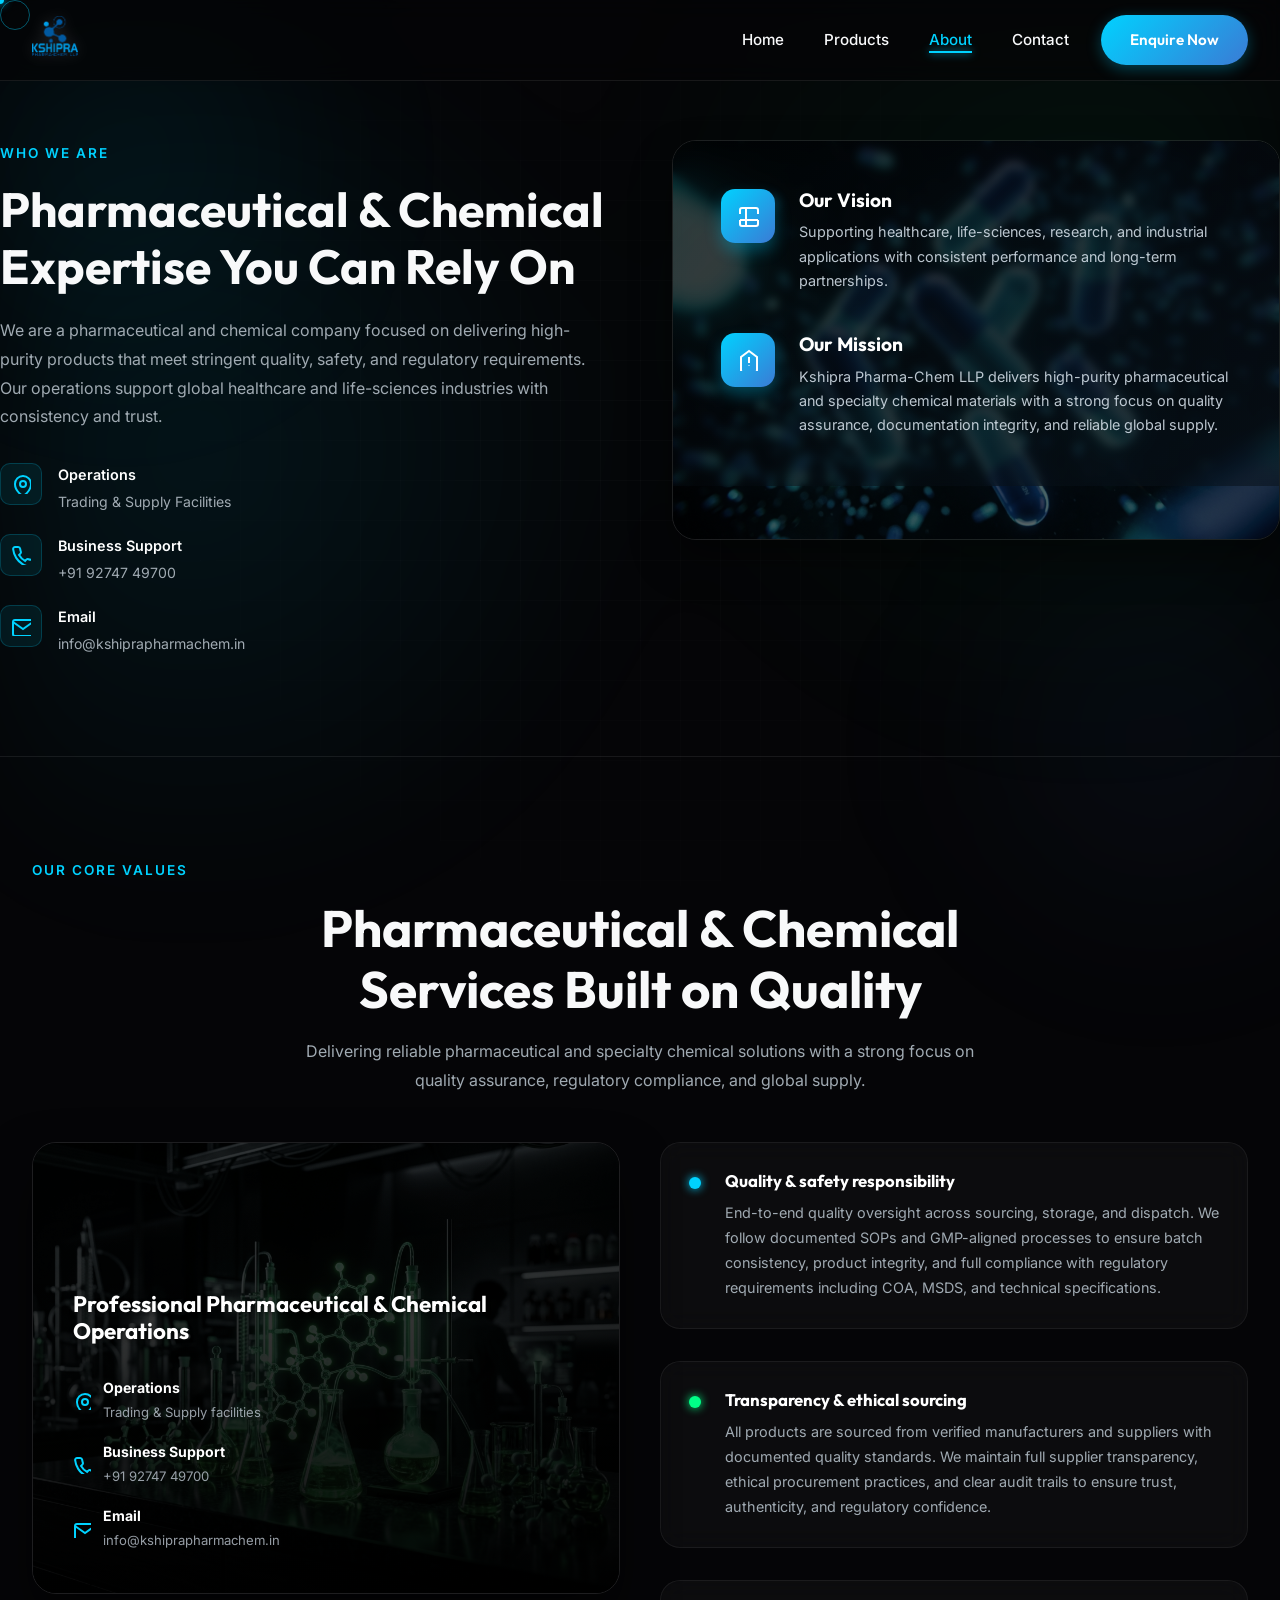
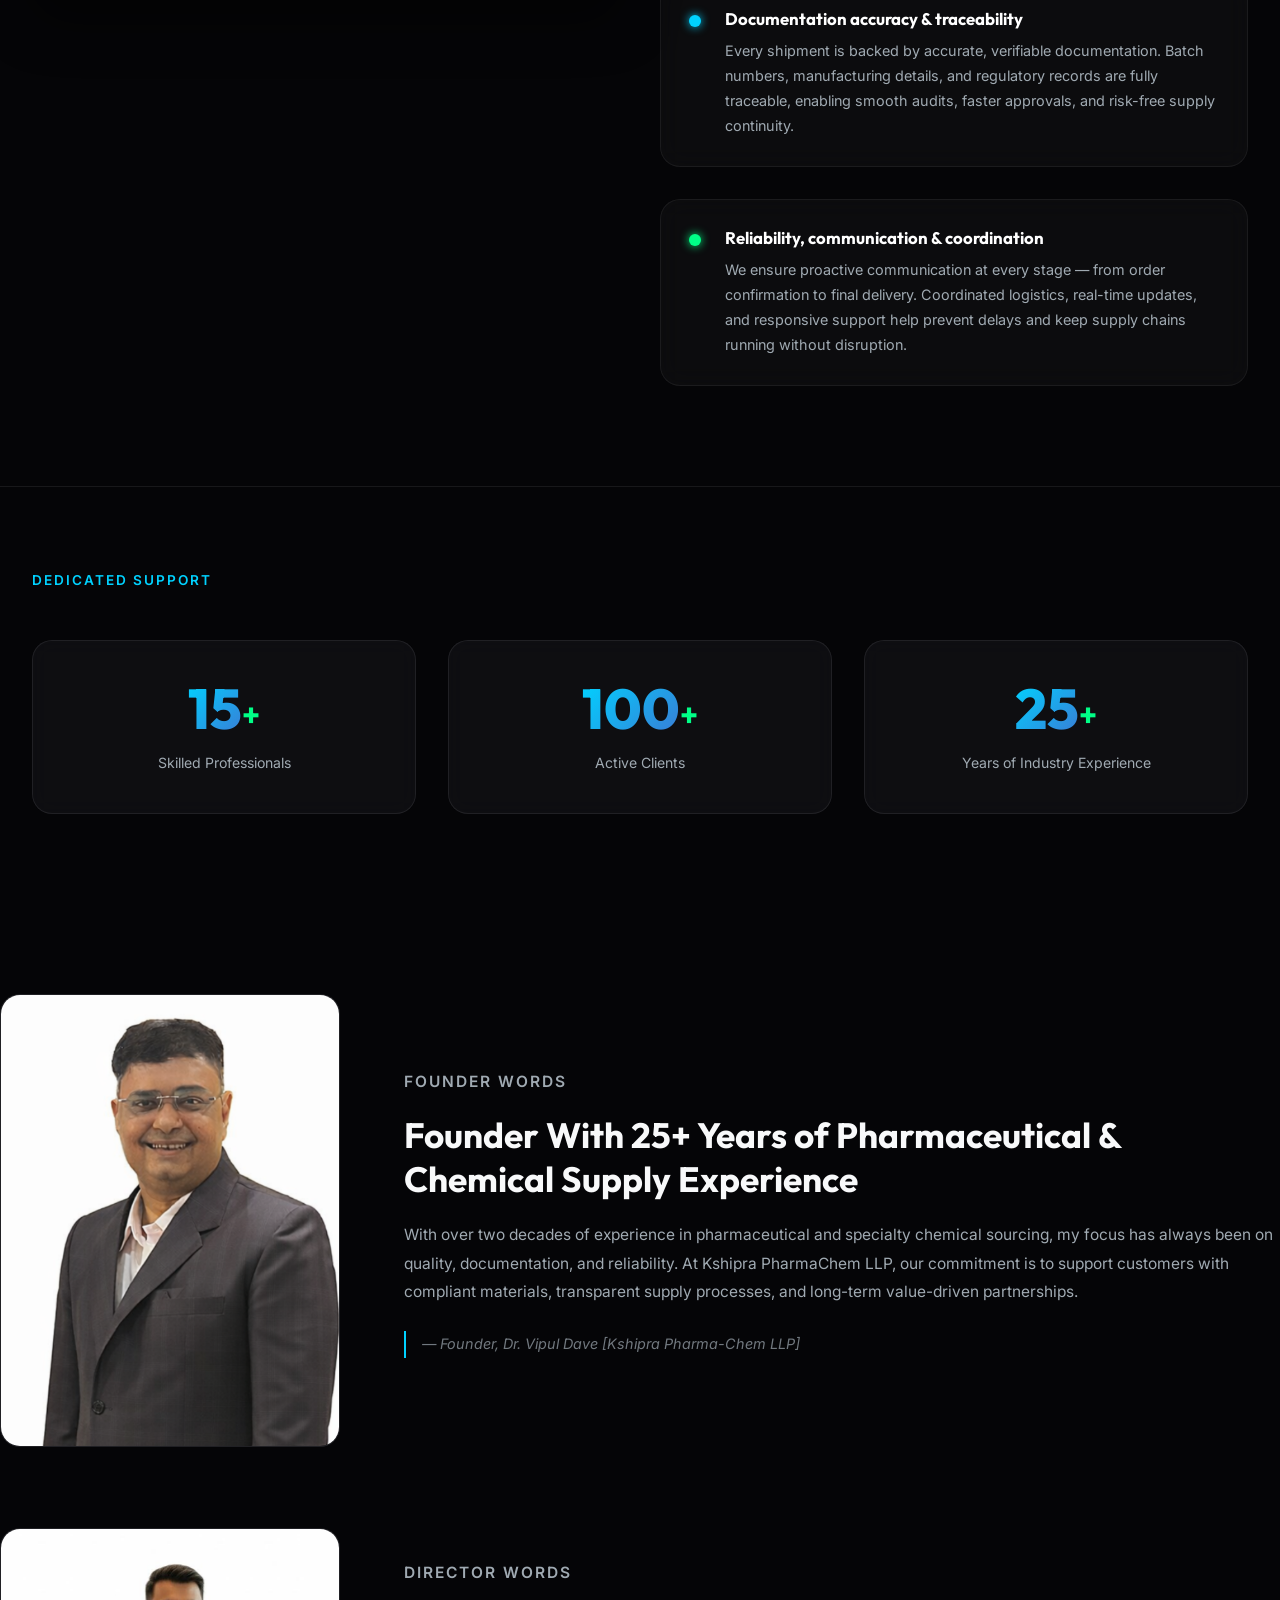
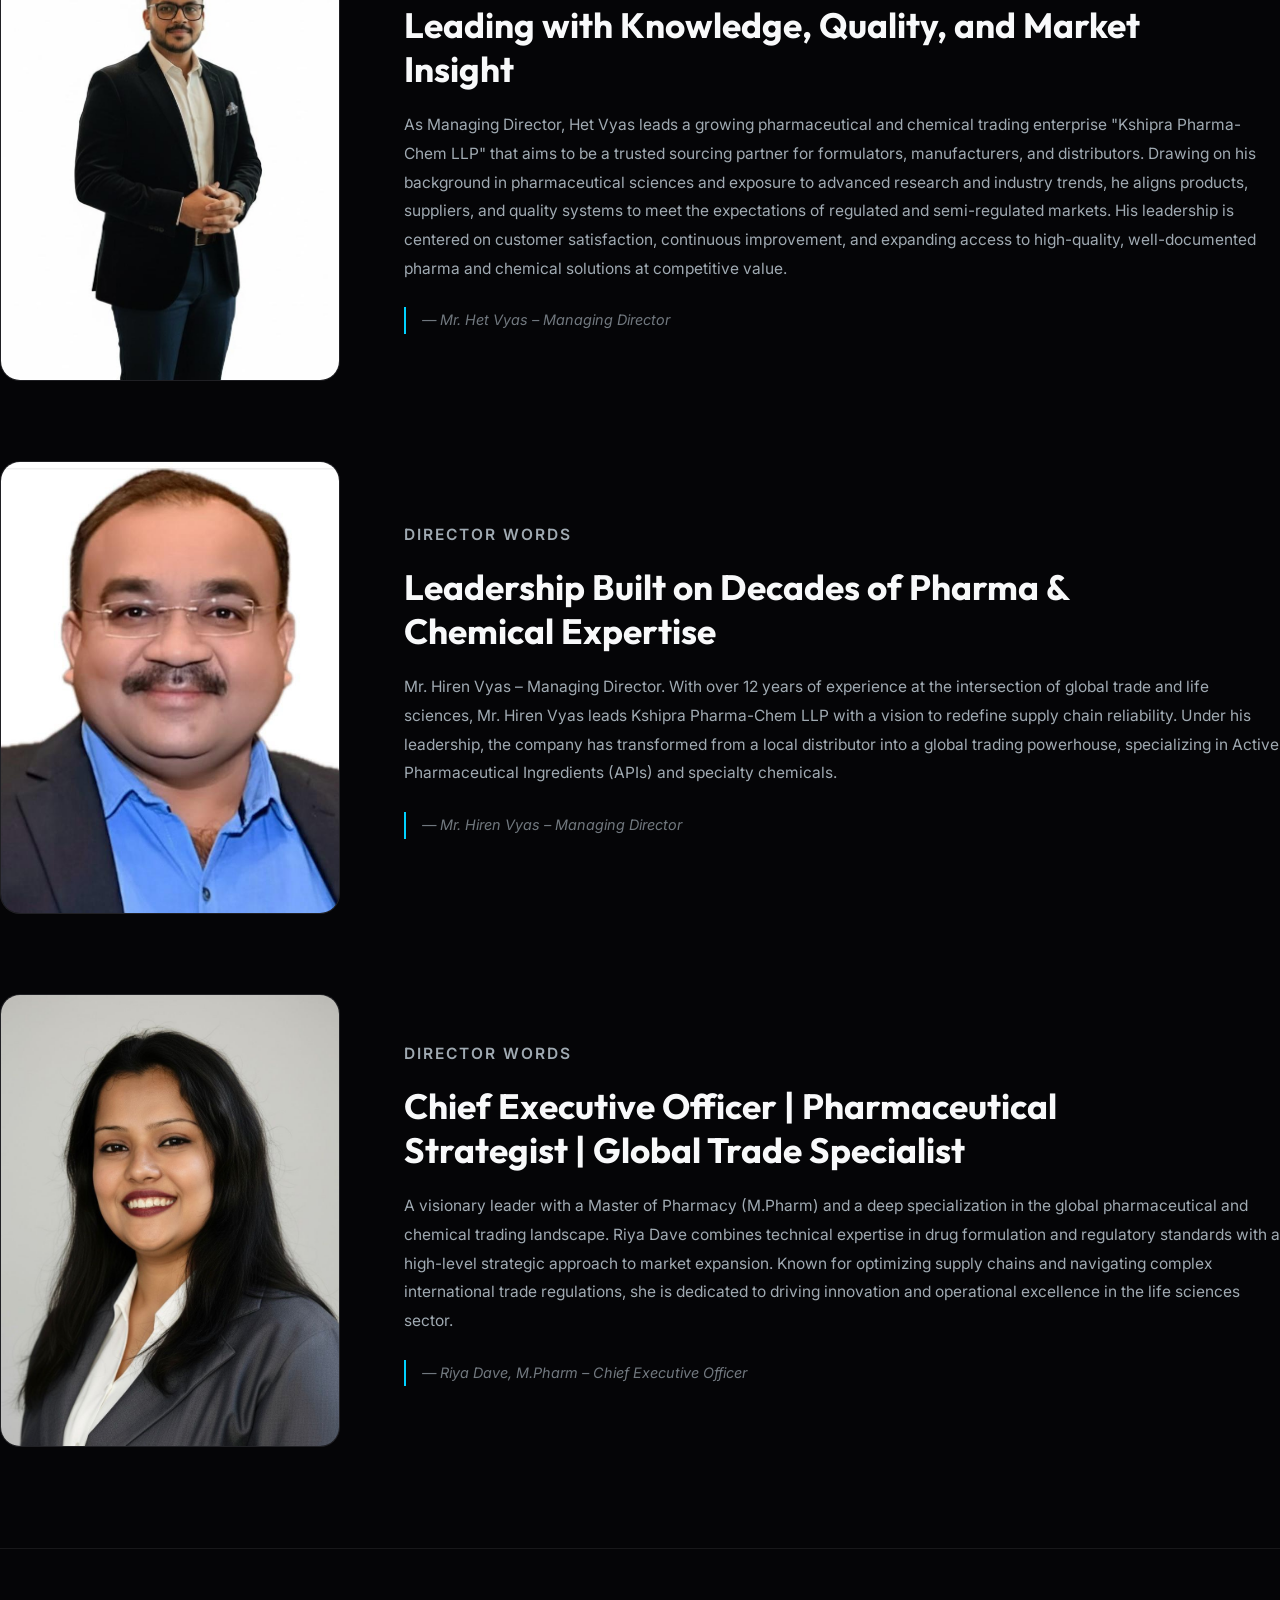
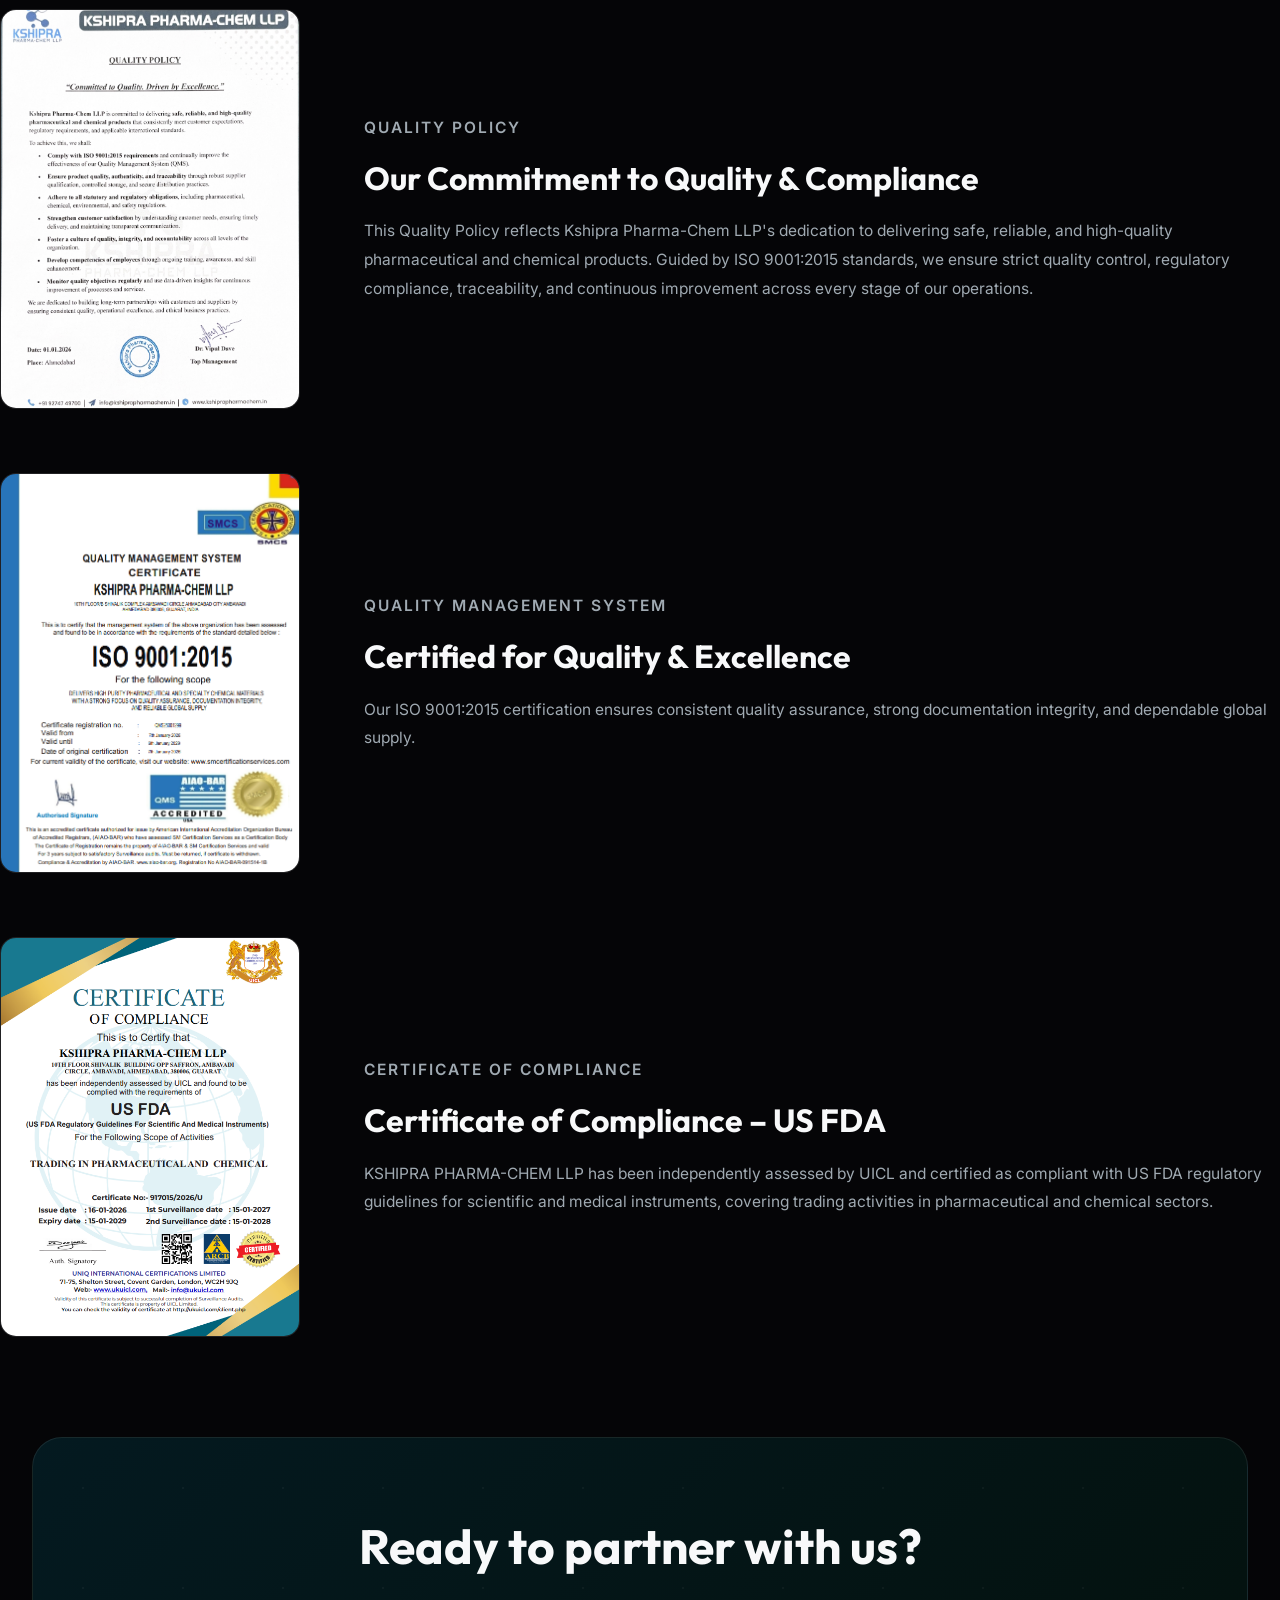
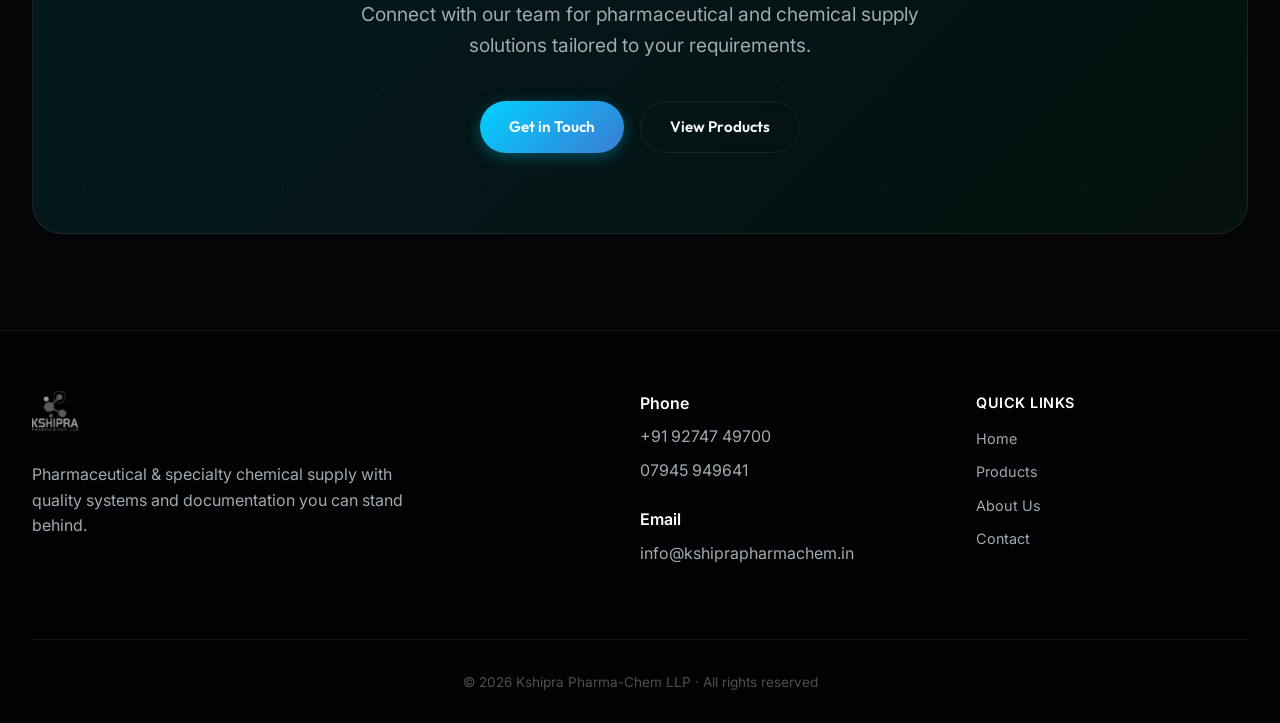
==== commit 048882f9: "Enhance about page with premium animations, background blobs, and tilt effects" ====
--- a/about.html
+++ b/about.html
@@ -14,6 +14,8 @@
     <div class="custom-cursor-follower"></div>
     <div class="bg-mesh" aria-hidden="true"></div>
     <div class="bg-grid" aria-hidden="true"></div>
+    <div class="bg-blob bg-blob--1" aria-hidden="true"></div>
+    <div class="bg-blob bg-blob--2" aria-hidden="true"></div>
 
     <header class="site-header" id="top">
       <div class="header-inner">
--- a/css/about.css
+++ b/css/about.css
@@ -68,11 +68,18 @@
 
 /* Vision/Mission card (right column) */
 .ab-vm-card {
-  border-radius: 20px;
+  border-radius: 24px;
   overflow: hidden;
   position: relative;
-  min-height: 360px;
-  border: 1px solid var(--border-light);
+  min-height: 400px;
+  border: 1px solid rgba(255, 255, 255, 0.1);
+  box-shadow: 0 20px 40px rgba(0, 0, 0, 0.4);
+  transition: transform 0.6s cubic-bezier(0.2, 1, 0.2, 1), box-shadow 0.6s ease;
+}
+
+.ab-vm-card:hover {
+  transform: translateY(-10px) scale(1.02);
+  box-shadow: 0 30px 60px rgba(0, 0, 0, 0.6), 0 0 20px rgba(0, 210, 255, 0.2);
 }
 
 .ab-vm-card__bg {
@@ -81,36 +88,52 @@
   object-fit: cover;
   position: absolute;
   top: 0; left: 0;
-  filter: brightness(0.35) saturate(0.6);
+  filter: brightness(0.4) saturate(0.8);
+  transition: transform 0.8s ease;
+}
+
+.ab-vm-card:hover .ab-vm-card__bg {
+  transform: scale(1.1);
 }
 
 .ab-vm-card__overlay {
   position: relative;
   z-index: 2;
-  padding: 2.5rem;
-  display: flex;
-  flex-direction: column;
-  gap: 2rem;
-  background: linear-gradient(135deg, rgba(0,0,0,0.5) 0%, rgba(10,20,30,0.7) 100%);
+  padding: 3rem;
+  display: flex;
+  flex-direction: column;
+  gap: 2.5rem;
+  background: linear-gradient(135deg, rgba(0, 0, 0, 0.4) 0%, rgba(10, 20, 30, 0.6) 100%);
+  backdrop-filter: blur(4px);
   height: 100%;
-  min-height: 360px;
 }
 
 .ab-vm-item {
   display: flex;
   align-items: flex-start;
-  gap: 1.25rem;
+  gap: 1.5rem;
+  animation: abFloat 6s ease-in-out infinite;
+}
+
+.ab-vm-item:nth-child(2) {
+  animation-delay: -3s;
+}
+
+@keyframes abFloat {
+  0%, 100% { transform: translateY(0); }
+  50% { transform: translateY(-10px); }
 }
 
 .ab-vm-icon {
-  width: 50px;
-  height: 50px;
-  border-radius: 12px;
-  background: var(--primary);
+  width: 54px;
+  height: 54px;
+  border-radius: 14px;
+  background: linear-gradient(135deg, var(--primary), var(--secondary));
   display: flex;
   align-items: center;
   justify-content: center;
   flex-shrink: 0;
+  box-shadow: 0 8px 16px rgba(0, 210, 255, 0.3);
 }
 
 .ab-vm-item h3 {
@@ -150,11 +173,18 @@
 
 /* Services card */
 .ab-services-card {
-  border-radius: 20px;
+  border-radius: 24px;
   overflow: hidden;
   position: relative;
-  min-height: 420px;
-  border: 1px solid var(--border-light);
+  min-height: 450px;
+  border: 1px solid rgba(255, 255, 255, 0.1);
+  box-shadow: 0 25px 50px rgba(0, 0, 0, 0.5);
+  transition: var(--transition);
+}
+
+.ab-services-card:hover {
+  border-color: var(--primary);
+  box-shadow: 0 30px 60px rgba(0, 210, 255, 0.15);
 }
 
 .ab-services-card__bg {
@@ -163,24 +193,30 @@
   object-fit: cover;
   position: absolute;
   top: 0; left: 0;
-  filter: brightness(0.3) saturate(0.5);
+  filter: brightness(0.3) saturate(0.6);
+  transition: transform 1s ease;
+}
+
+.ab-services-card:hover .ab-services-card__bg {
+  transform: scale(1.1) rotate(1deg);
 }
 
 .ab-services-card__overlay {
   position: relative;
   z-index: 2;
-  padding: 2rem;
-  background: linear-gradient(160deg, rgba(0,0,0,0.5), rgba(10,20,30,0.75));
-  min-height: 420px;
+  padding: 2.5rem;
+  background: linear-gradient(to top, rgba(0, 0, 0, 0.8), transparent);
+  min-height: 450px;
   display: flex;
   flex-direction: column;
   justify-content: flex-end;
 }
 
 .ab-services-card__overlay h3 {
-  font-size: 1.15rem;
+  font-size: 1.4rem;
   color: #fff;
-  margin-bottom: 1.5rem;
+  margin-bottom: 2rem;
+  text-shadow: 0 2px 4px rgba(0,0,0,0.5);
 }
 
 .ab-services-list {
@@ -216,20 +252,35 @@
 
 .ab-value-item {
   display: flex;
-  gap: 1.25rem;
+  gap: 1.5rem;
   align-items: flex-start;
-  padding: 1.5rem;
-  background: var(--bg-card);
-  border: 1px solid var(--border-light);
-  border-radius: 16px;
-  backdrop-filter: blur(8px);
-  transition: var(--transition);
+  padding: 1.75rem;
+  background: rgba(255, 255, 255, 0.03);
+  border: 1px solid rgba(255, 255, 255, 0.06);
+  border-radius: 20px;
+  backdrop-filter: blur(12px);
+  transition: all 0.5s cubic-bezier(0.2, 1, 0.2, 1);
+  position: relative;
+  overflow: hidden;
+}
+
+.ab-value-item::after {
+  content: '';
+  position: absolute;
+  top: 0; left: -100%; width: 100%; height: 100%;
+  background: linear-gradient(90deg, transparent, rgba(255, 255, 255, 0.05), transparent);
+  transition: left 0.8s ease;
+}
+
+.ab-value-item:hover::after {
+  left: 100%;
 }
 
 .ab-value-item:hover {
-  border-color: rgba(0, 210, 255, 0.2);
-  transform: translateX(6px);
-  box-shadow: 0 8px 30px rgba(0,0,0,0.3);
+  background: rgba(255, 255, 255, 0.06);
+  border-color: rgba(255, 255, 255, 0.2);
+  transform: translateX(10px) scale(1.02);
+  box-shadow: 0 15px 35px rgba(0,0,0,0.4);
 }
 
 .ab-value-dot {
@@ -495,3 +546,24 @@
     gap: 1rem;
   }
 }
+
+/* Background Blobs */
+.bg-blob {
+  position: fixed;
+  width: 500px;
+  height: 500px;
+  background: radial-gradient(circle, rgba(0, 210, 255, 0.05) 0%, transparent 70%);
+  border-radius: 50%;
+  z-index: -1;
+  filter: blur(80px);
+  pointer-events: none;
+  animation: blobMove 20s infinite alternate ease-in-out;
+}
+
+.bg-blob--1 { top: -10%; left: -10%; background: radial-gradient(circle, rgba(0, 210, 255, 0.07) 0%, transparent 70%); }
+.bg-blob--2 { bottom: -10%; right: -10%; background: radial-gradient(circle, rgba(58, 123, 213, 0.07) 0%, transparent 70%); animation-delay: -5s; }
+
+@keyframes blobMove {
+  from { transform: translate(0, 0) scale(1); }
+  to { transform: translate(100px, 50px) scale(1.1); }
+}
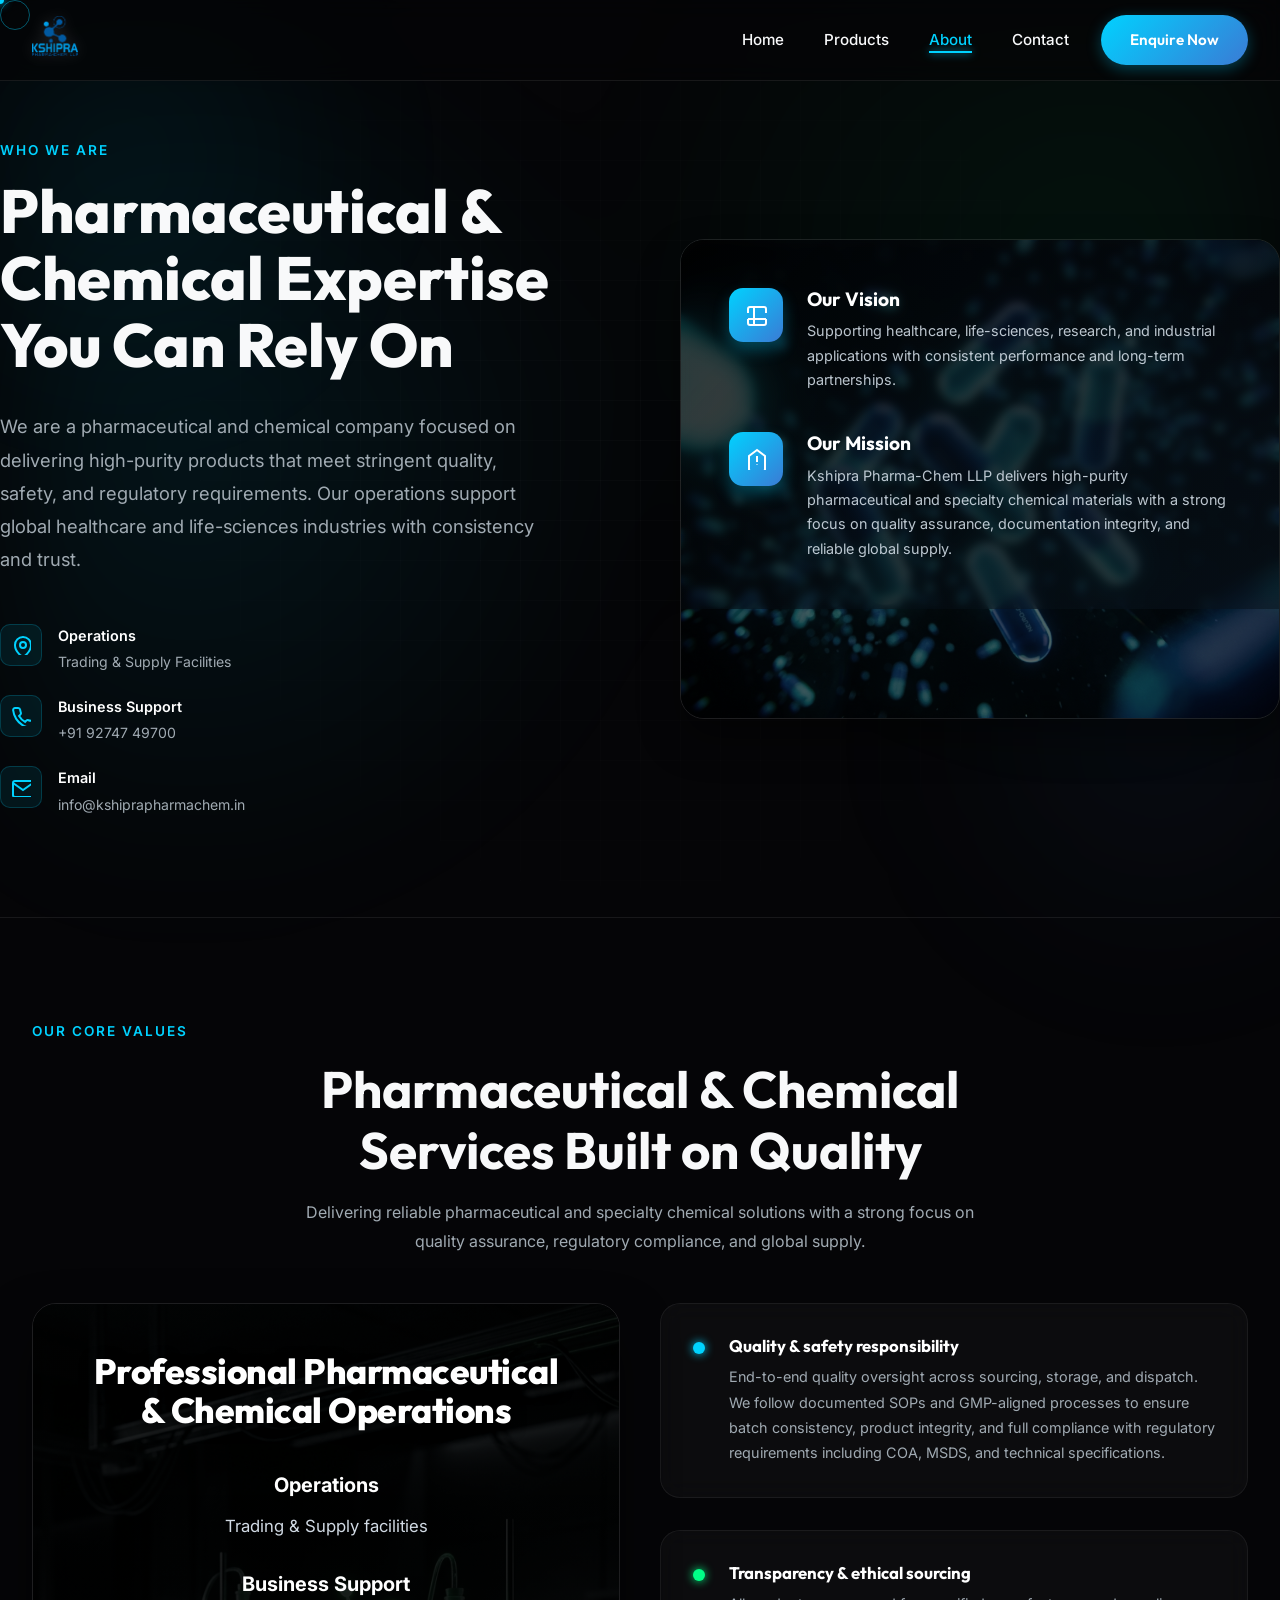
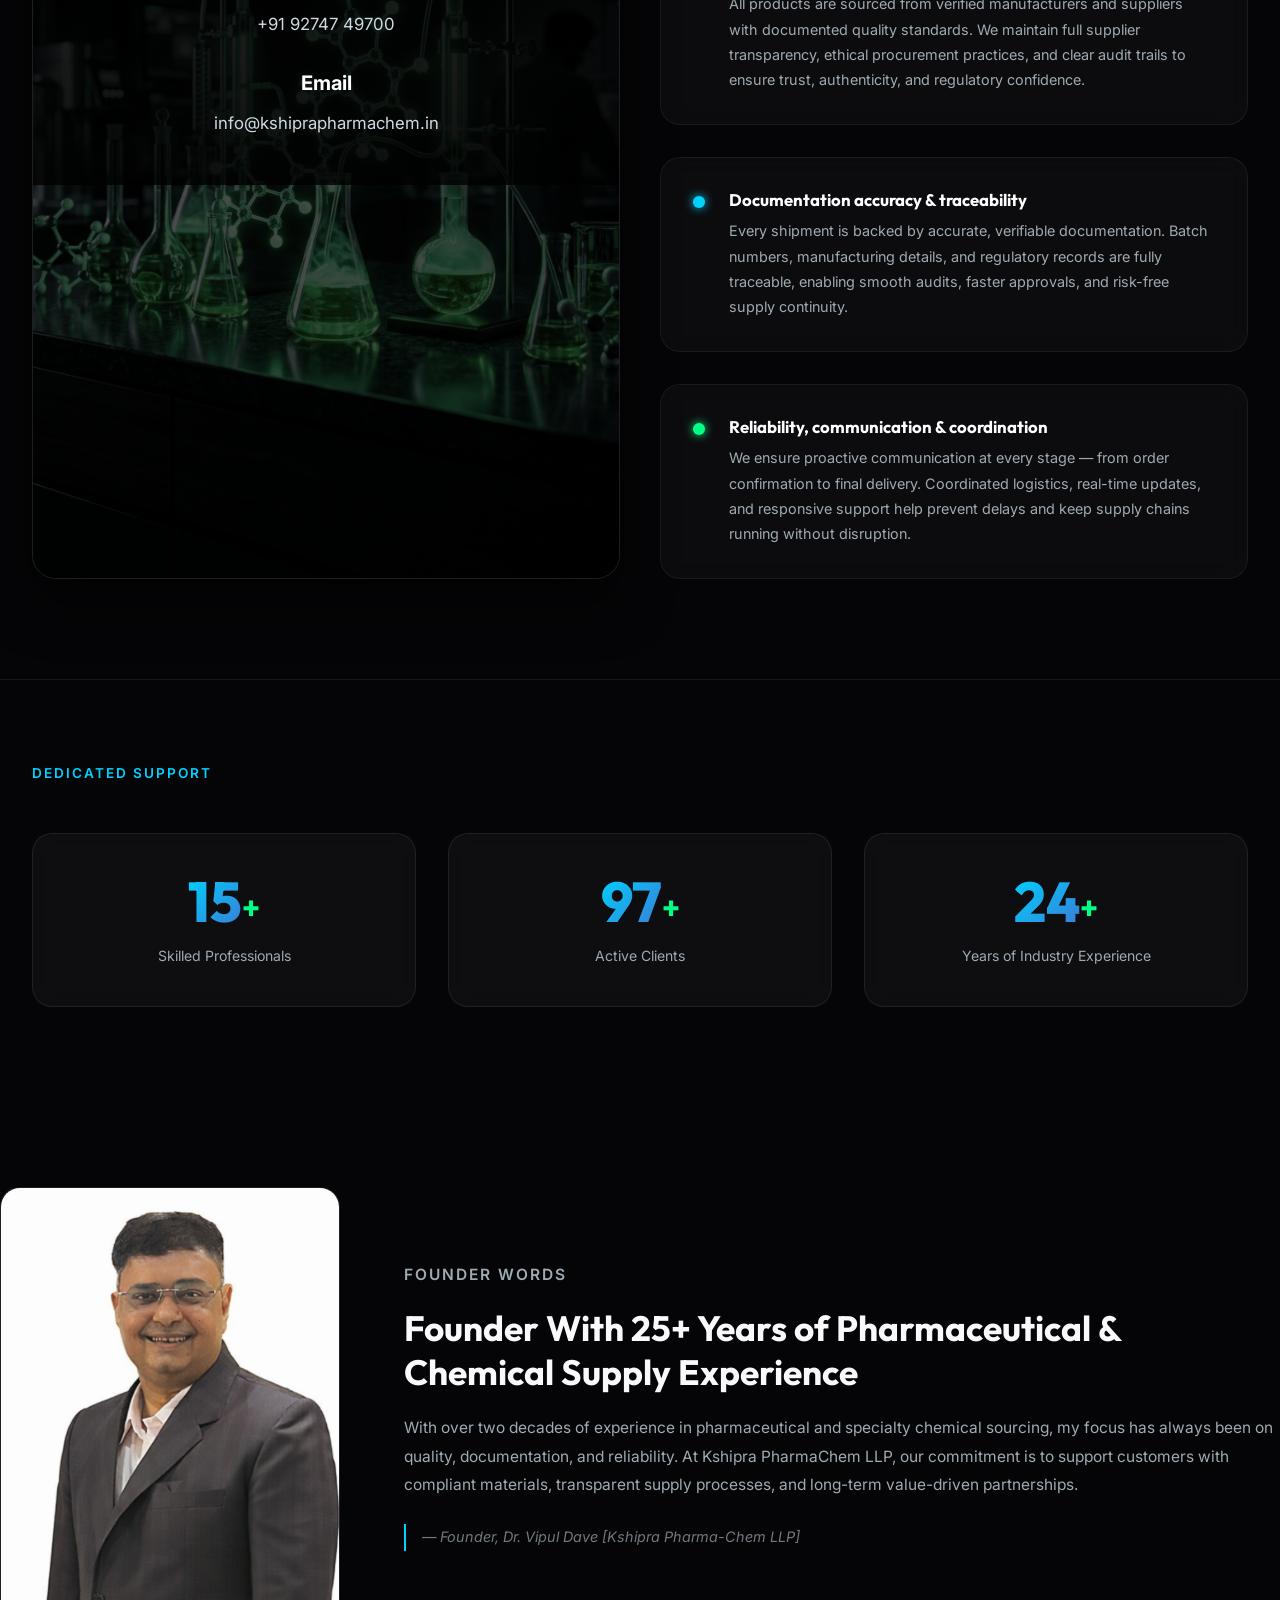
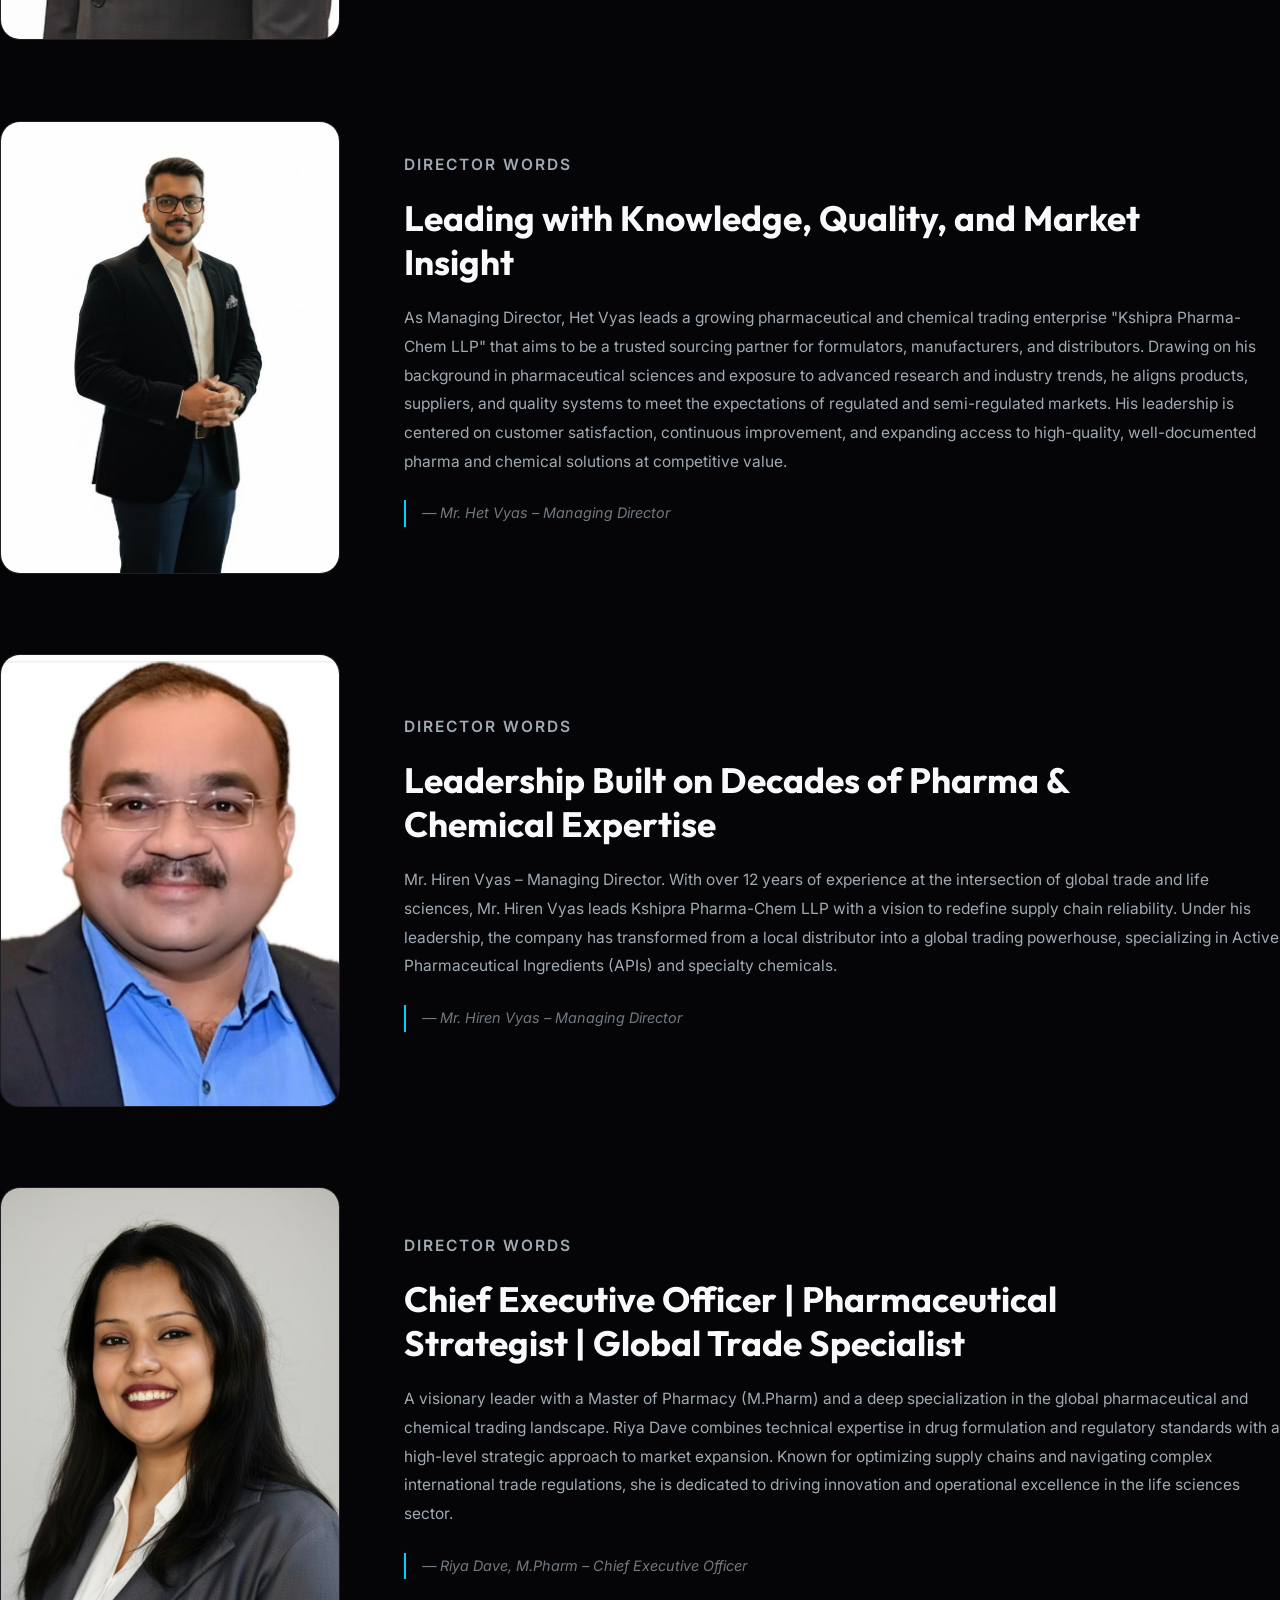
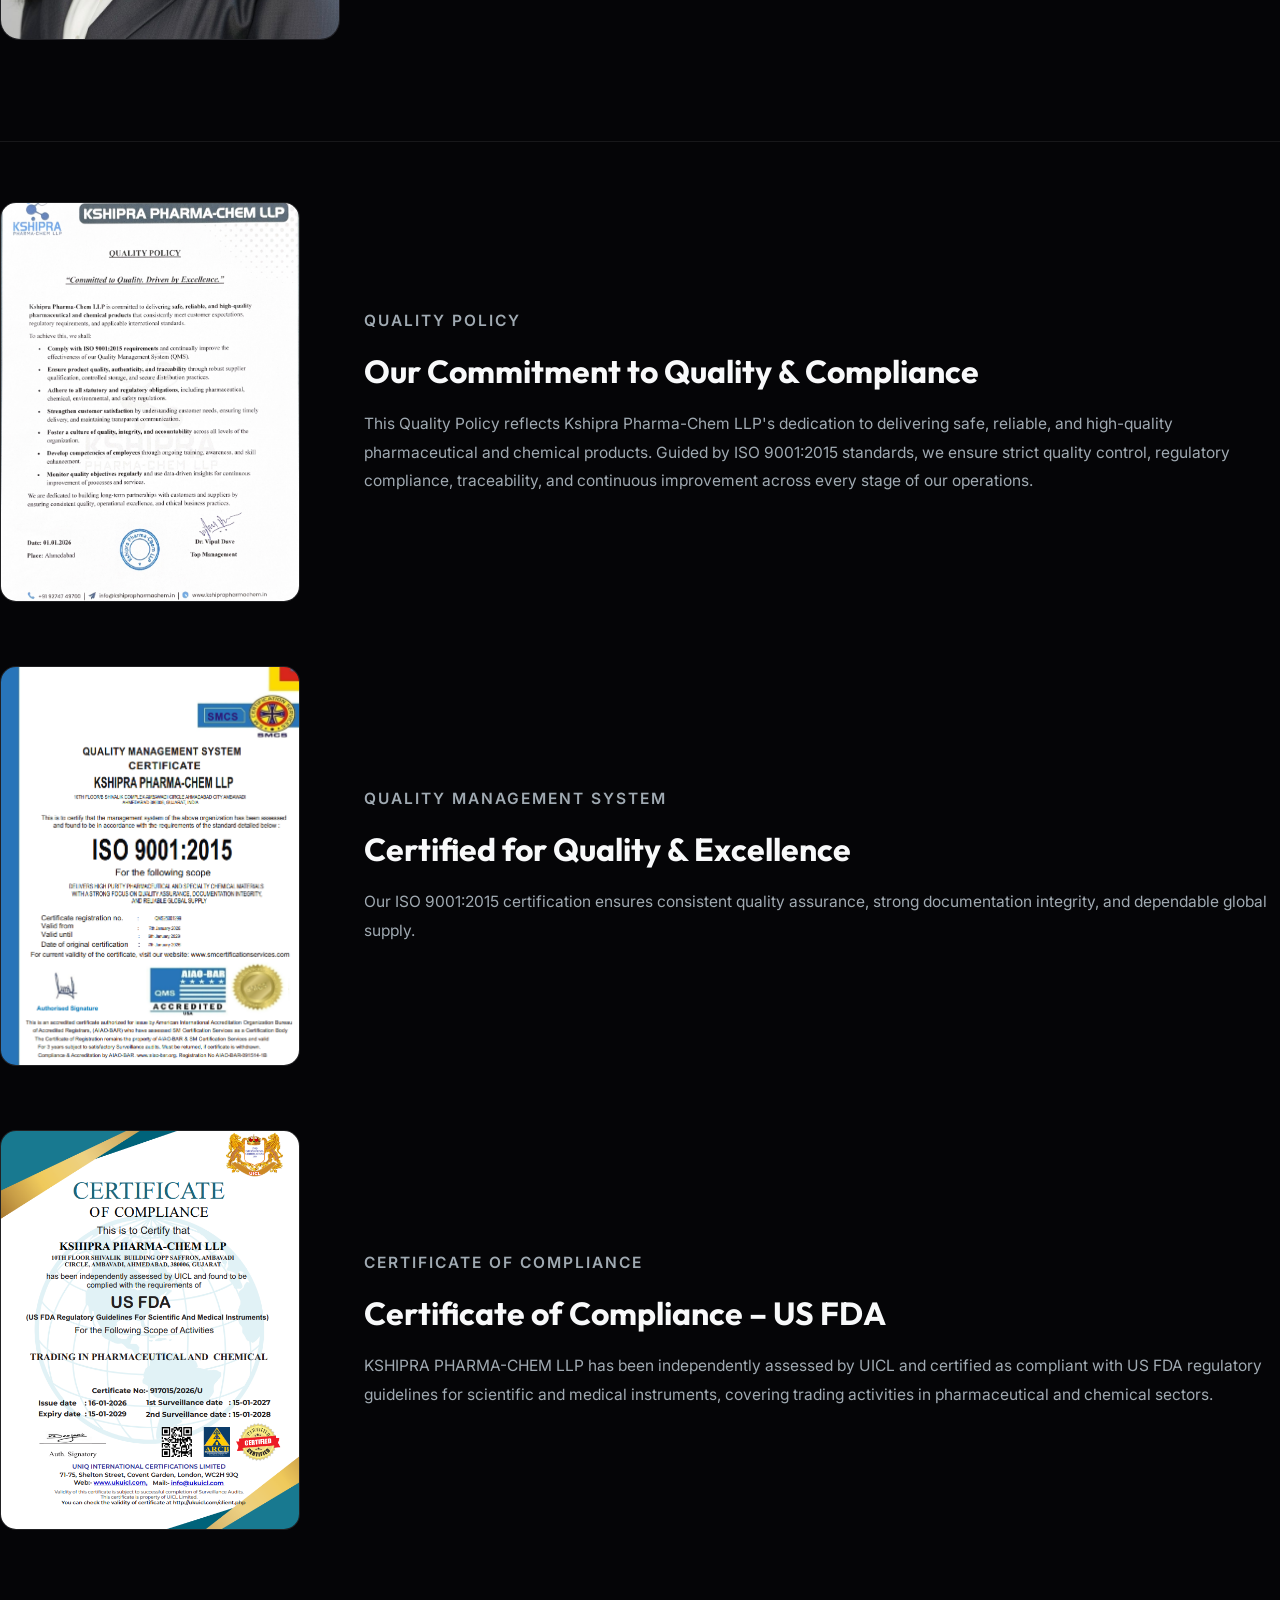
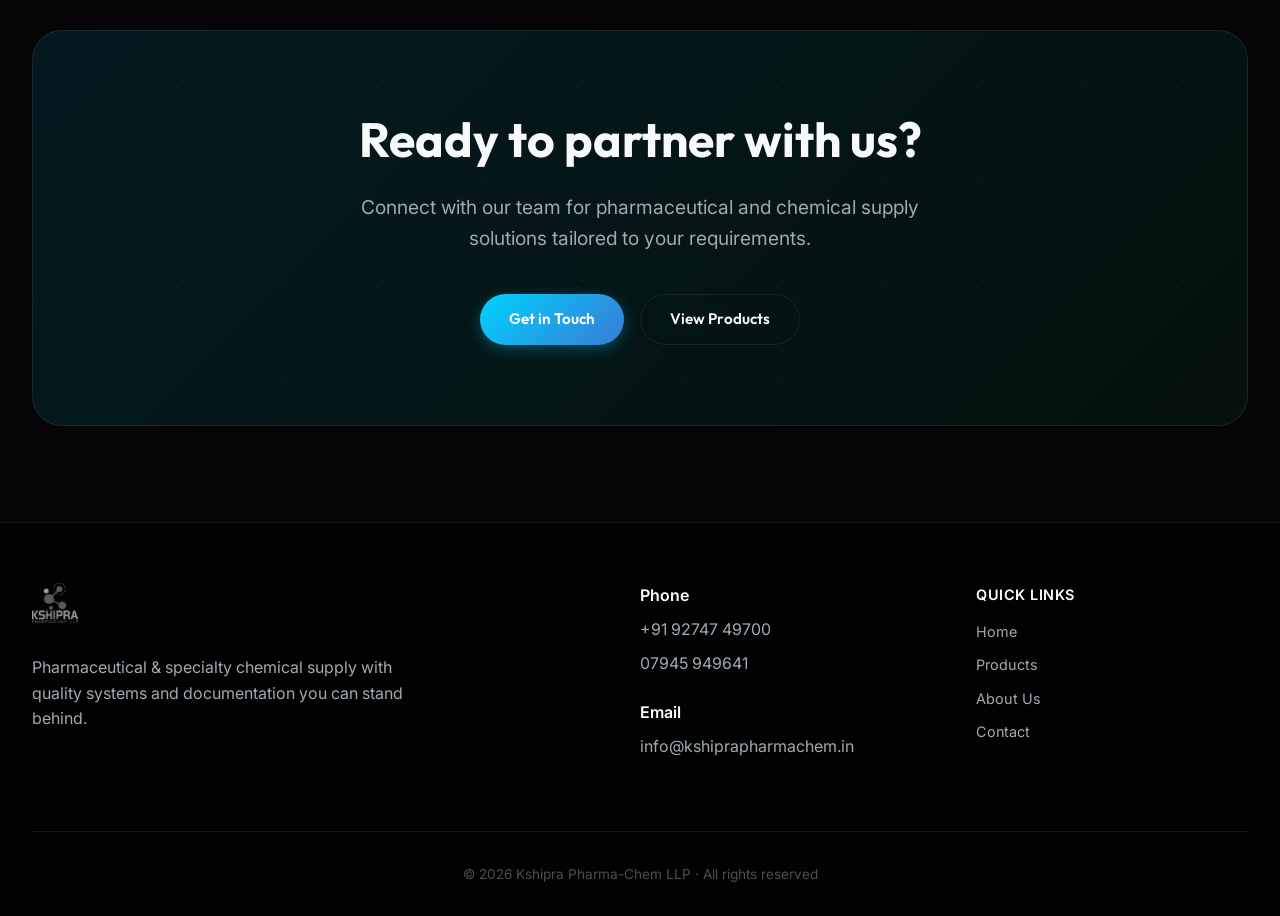
==== commit a3272d6d: "Perfect centering and larger font size for operations card on about page" ====
--- a/about.html
+++ b/about.html
@@ -116,16 +116,16 @@
                   <h3>Professional Pharmaceutical &amp; Chemical Operations</h3>
                   <ul class="ab-services-list">
                     <li>
-                      <svg width="18" height="18" fill="none" stroke="var(--primary)" stroke-width="2"><path d="M12 22s-8-4.5-8-11.8A8 8 0 0112 2a8 8 0 018 8.2c0 7.3-8 11.8-8 11.8z"/><circle cx="12" cy="10" r="3"/></svg>
-                      <div><strong>Operations</strong><span>Trading &amp; Supply facilities</span></div>
+                      <strong>Operations</strong>
+                      <span>Trading &amp; Supply facilities</span>
                     </li>
                     <li>
-                      <svg width="18" height="18" fill="none" stroke="var(--primary)" stroke-width="2"><path d="M22 16.92v3a2 2 0 01-2.18 2 19.79 19.79 0 01-8.63-3.07 19.5 19.5 0 01-6-6 19.79 19.79 0 01-3.07-8.67A2 2 0 014.11 2h3a2 2 0 012 1.72c.127.96.361 1.903.7 2.81a2 2 0 01-.45 2.11L8.09 9.91a16 16 0 006 6l1.27-1.27a2 2 0 012.11-.45c.907.339 1.85.573 2.81.7A2 2 0 0122 16.92z"/></svg>
-                      <div><strong>Business Support</strong><span>+91 92747 49700</span></div>
+                      <strong>Business Support</strong>
+                      <span>+91 92747 49700</span>
                     </li>
                     <li>
-                      <svg width="18" height="18" fill="none" stroke="var(--primary)" stroke-width="2"><path d="M4 4h16c1.1 0 2 .9 2 2v12c0 1.1-.9 2-2 2H4c-1.1 0-2-.9-2-2V6c0-1.1.9-2 2-2z"/><path d="M22 6l-10 7L2 6"/></svg>
-                      <div><strong>Email</strong><span>info@kshiprapharmachem.in</span></div>
+                      <strong>Email</strong>
+                      <span>info@kshiprapharmachem.in</span>
                     </li>
                   </ul>
                 </div>
--- a/css/styles.css
+++ b/css/styles.css
@@ -2485,6 +2485,11 @@
   -webkit-appearance: none;
 }
 
+.form-group option {
+  background-color: #0d1117;
+  color: #fff;
+}
+
 .form-group input::placeholder,
 .form-group textarea::placeholder {
   color: rgba(160, 170, 178, 0.5);
--- a/css/about.css
+++ b/css/about.css
@@ -10,21 +10,28 @@
 .ab-whoweare__grid {
   display: grid;
   grid-template-columns: 1fr 1fr;
-  gap: 4rem;
-  align-items: flex-start;
+  gap: 5rem;
+  align-items: center;
+}
+
+.ab-whoweare__left {
+  display: flex;
+  flex-direction: column;
 }
 
 .ab-whoweare__heading {
-  font-size: clamp(2rem, 4vw, 3rem);
-  margin-bottom: 1.25rem;
-  line-height: 1.2;
+  font-size: clamp(2.5rem, 5vw, 3.8rem);
+  margin-bottom: 2rem;
+  line-height: 1.1;
+  font-weight: 800;
 }
 
 .ab-whoweare__body {
   color: var(--text-muted);
-  font-size: 1rem;
+  font-size: 1.15rem;
   line-height: 1.8;
-  margin-bottom: 2rem;
+  margin-bottom: 3rem;
+  max-width: 90%;
 }
 
 /* Contact info list (left column) */
@@ -71,7 +78,7 @@
   border-radius: 24px;
   overflow: hidden;
   position: relative;
-  min-height: 400px;
+  min-height: 480px;
   border: 1px solid rgba(255, 255, 255, 0.1);
   box-shadow: 0 20px 40px rgba(0, 0, 0, 0.4);
   transition: transform 0.6s cubic-bezier(0.2, 1, 0.2, 1), box-shadow 0.6s ease;
@@ -168,7 +175,11 @@
   display: grid;
   grid-template-columns: 1fr 1fr;
   gap: 2.5rem;
-  align-items: start;
+  align-items: stretch;
+}
+
+.ab-values__image-col {
+  height: 100%;
 }
 
 /* Services card */
@@ -176,6 +187,7 @@
   border-radius: 24px;
   overflow: hidden;
   position: relative;
+  height: 100%;
   min-height: 450px;
   border: 1px solid rgba(255, 255, 255, 0.1);
   box-shadow: 0 25px 50px rgba(0, 0, 0, 0.5);
@@ -204,43 +216,53 @@
 .ab-services-card__overlay {
   position: relative;
   z-index: 2;
-  padding: 2.5rem;
-  background: linear-gradient(to top, rgba(0, 0, 0, 0.8), transparent);
+  padding: 3rem;
+  background: linear-gradient(to top, rgba(0, 0, 0, 0.8), rgba(0, 0, 0, 0.3));
   min-height: 450px;
   display: flex;
   flex-direction: column;
-  justify-content: flex-end;
+  justify-content: center;
+  align-items: center;
+  text-align: center;
 }
 
 .ab-services-card__overlay h3 {
-  font-size: 1.4rem;
+  font-size: 2.2rem;
   color: #fff;
-  margin-bottom: 2rem;
-  text-shadow: 0 2px 4px rgba(0,0,0,0.5);
+  margin-bottom: 2.5rem;
+  text-shadow: 0 4px 15px rgba(0,0,0,0.9);
+  line-height: 1.1;
+  font-weight: 800;
+  letter-spacing: -0.5px;
 }
 
 .ab-services-list {
   list-style: none;
   display: flex;
   flex-direction: column;
-  gap: 1rem;
+  gap: 1.8rem;
+  align-items: center;
+  text-align: center;
 }
 
 .ab-services-list li {
   display: flex;
-  align-items: center;
-  gap: 0.75rem;
+  flex-direction: column;
+  align-items: center;
+  gap: 0.5rem;
 }
 
 .ab-services-list strong {
   display: block;
   color: #fff;
-  font-size: 0.88rem;
+  font-size: 1.25rem;
+  margin-bottom: 0.2rem;
+  font-weight: 700;
 }
 
 .ab-services-list span {
-  color: rgba(200, 210, 220, 0.75);
-  font-size: 0.82rem;
+  color: rgba(220, 230, 240, 0.95);
+  font-size: 1.05rem;
 }
 
 /* Values list */
@@ -254,7 +276,7 @@
   display: flex;
   gap: 1.5rem;
   align-items: flex-start;
-  padding: 1.75rem;
+  padding: 2rem;
   background: rgba(255, 255, 255, 0.03);
   border: 1px solid rgba(255, 255, 255, 0.06);
   border-radius: 20px;
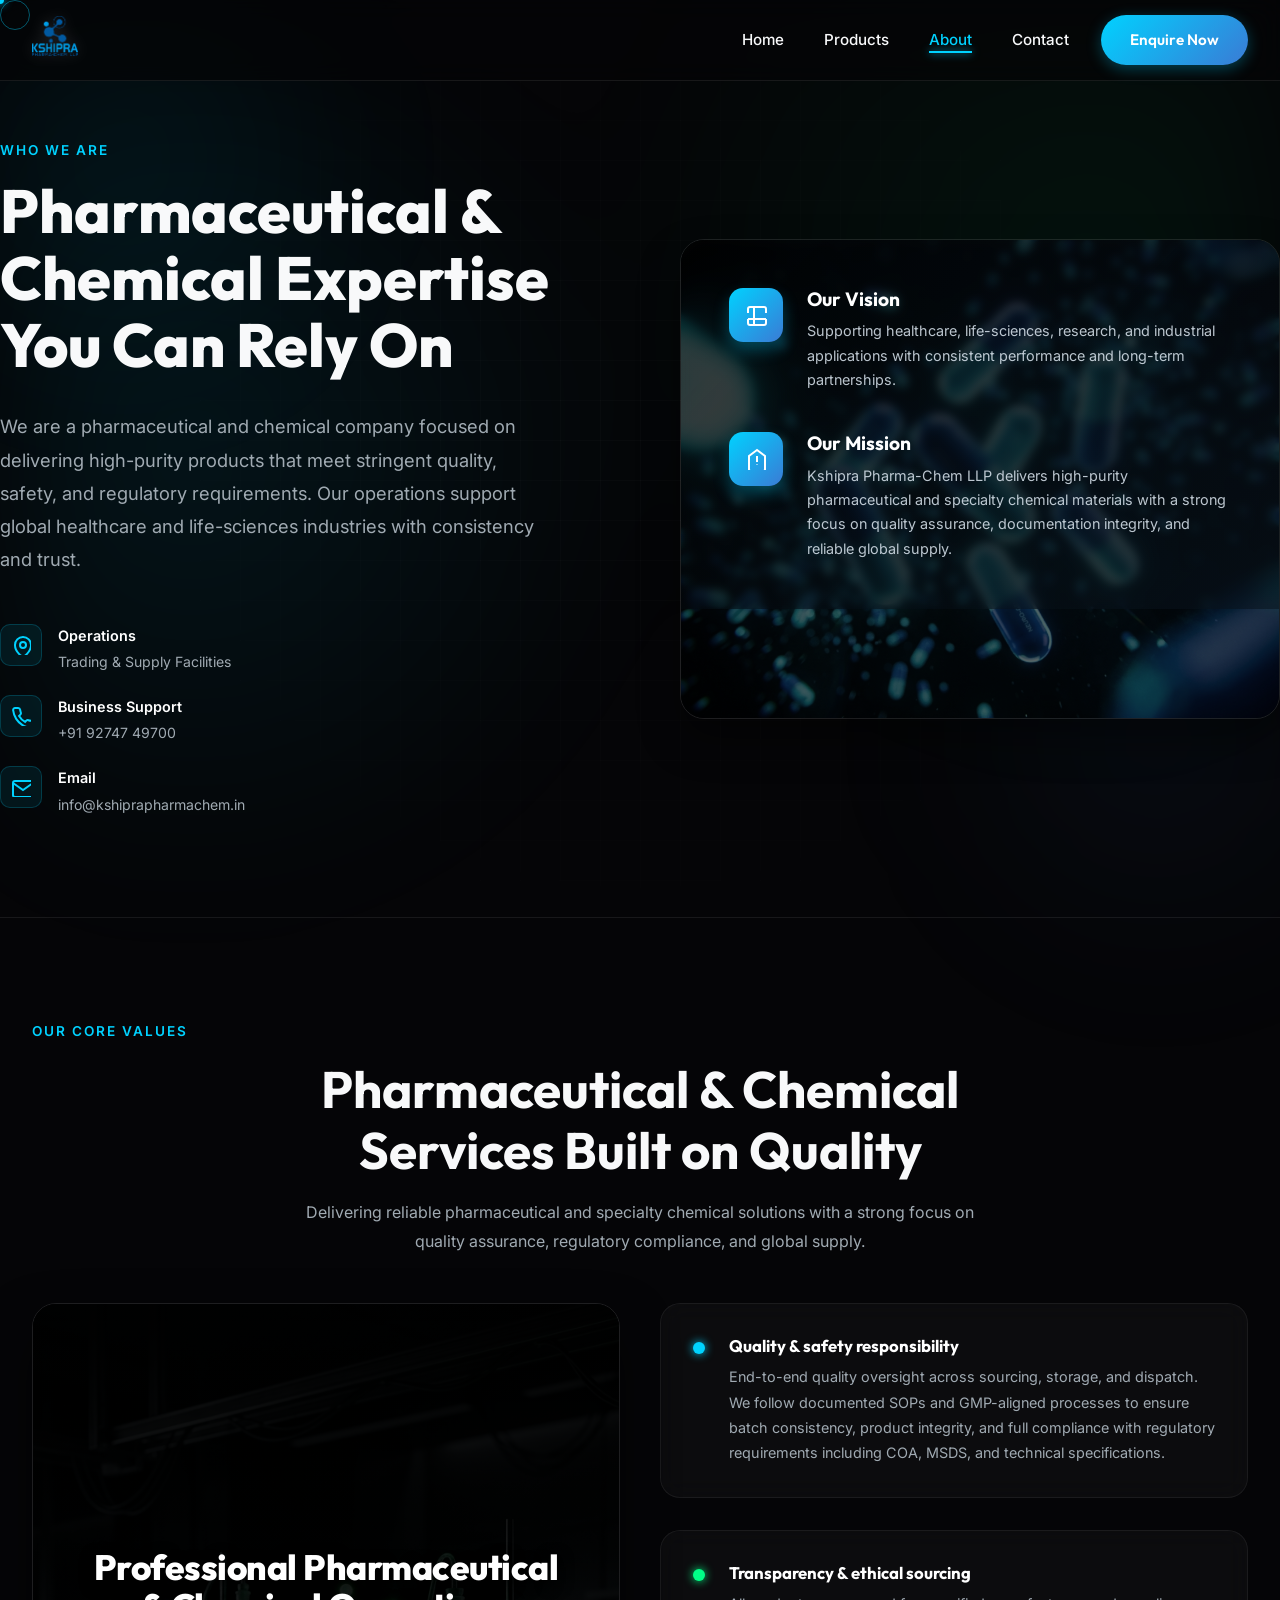
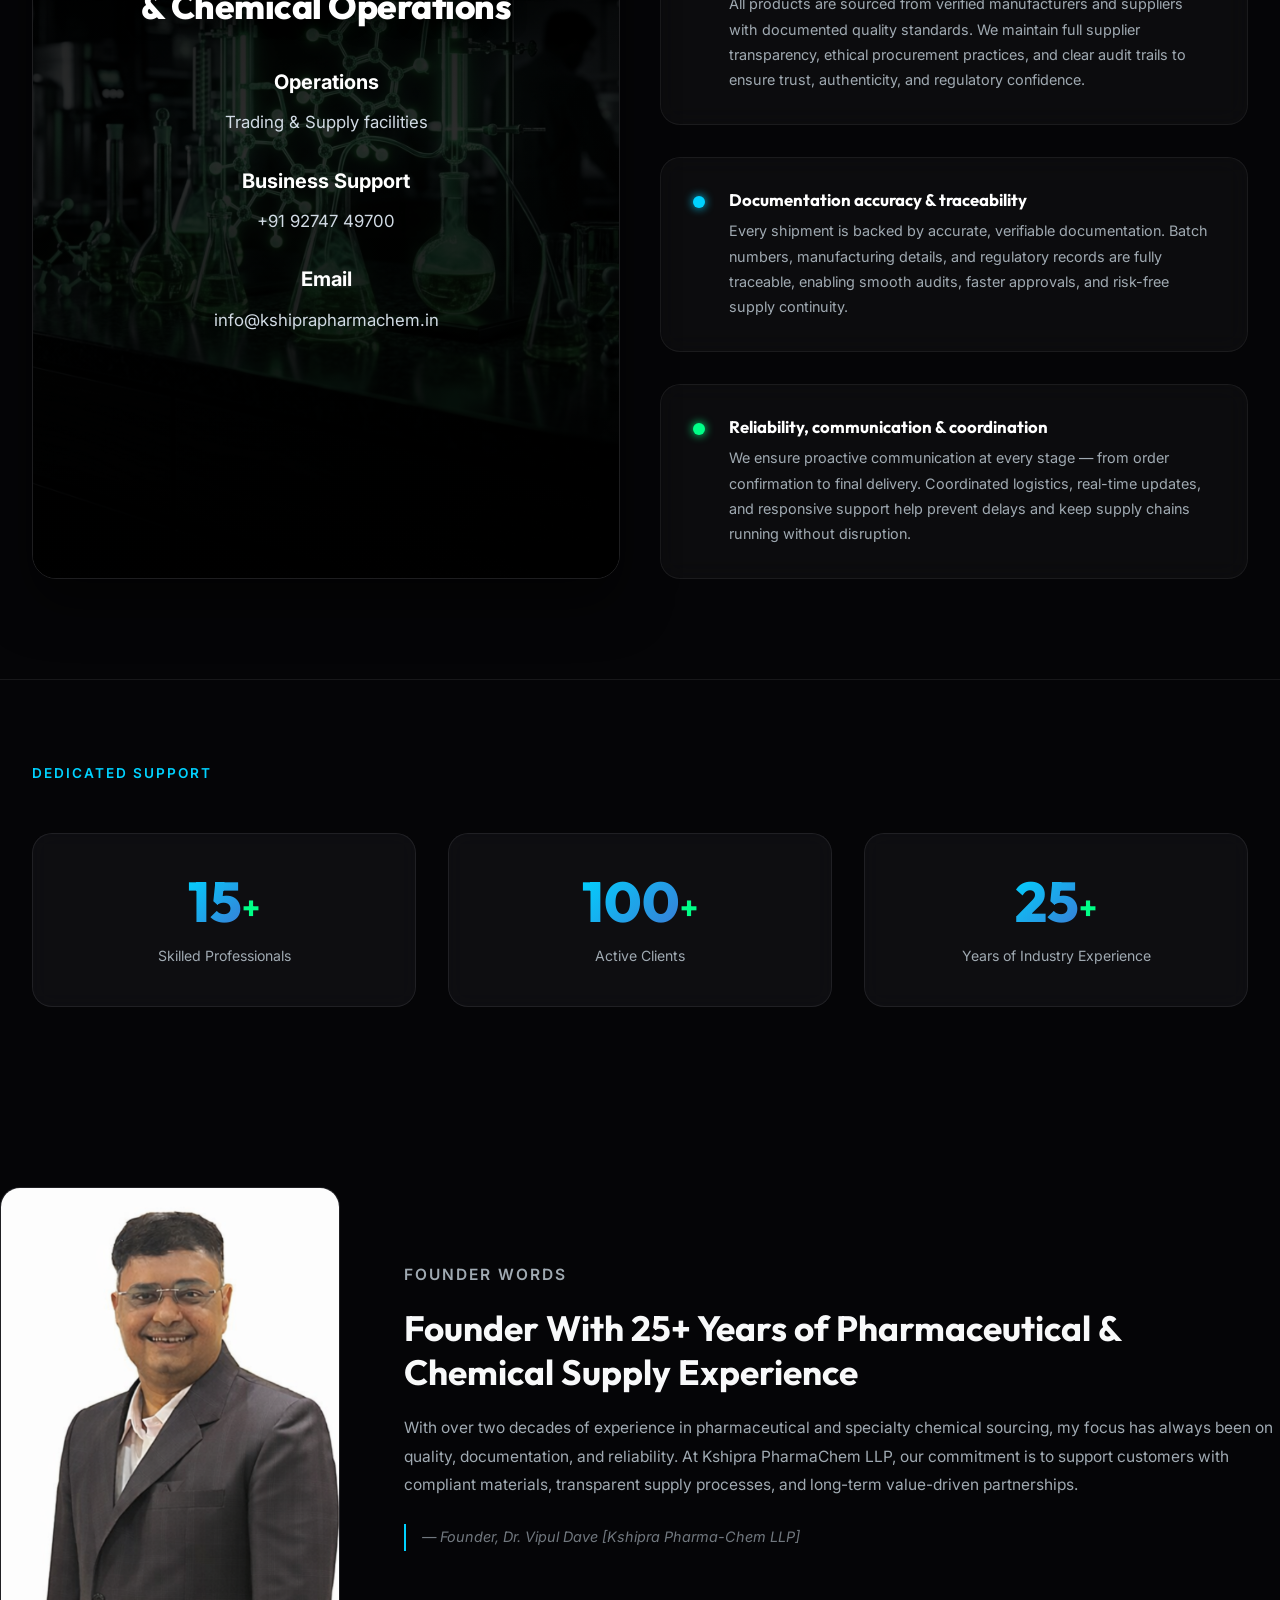
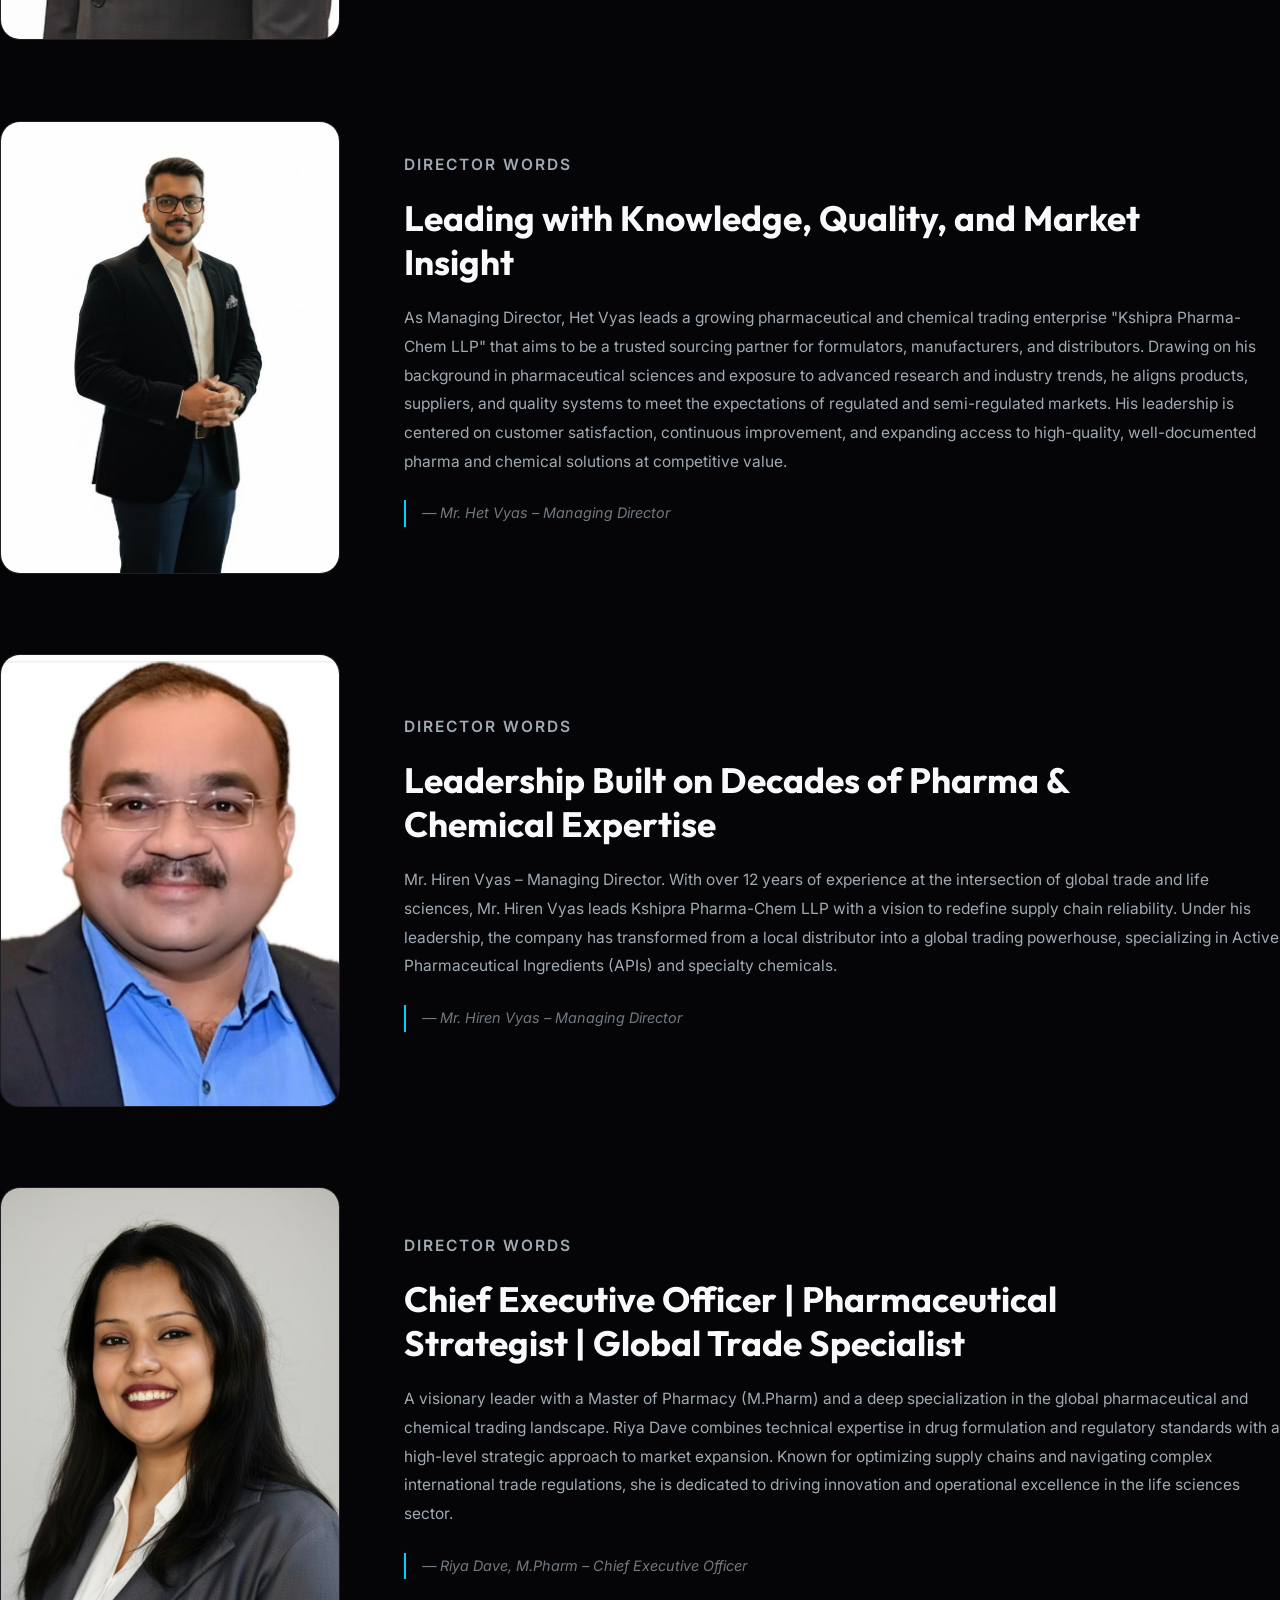
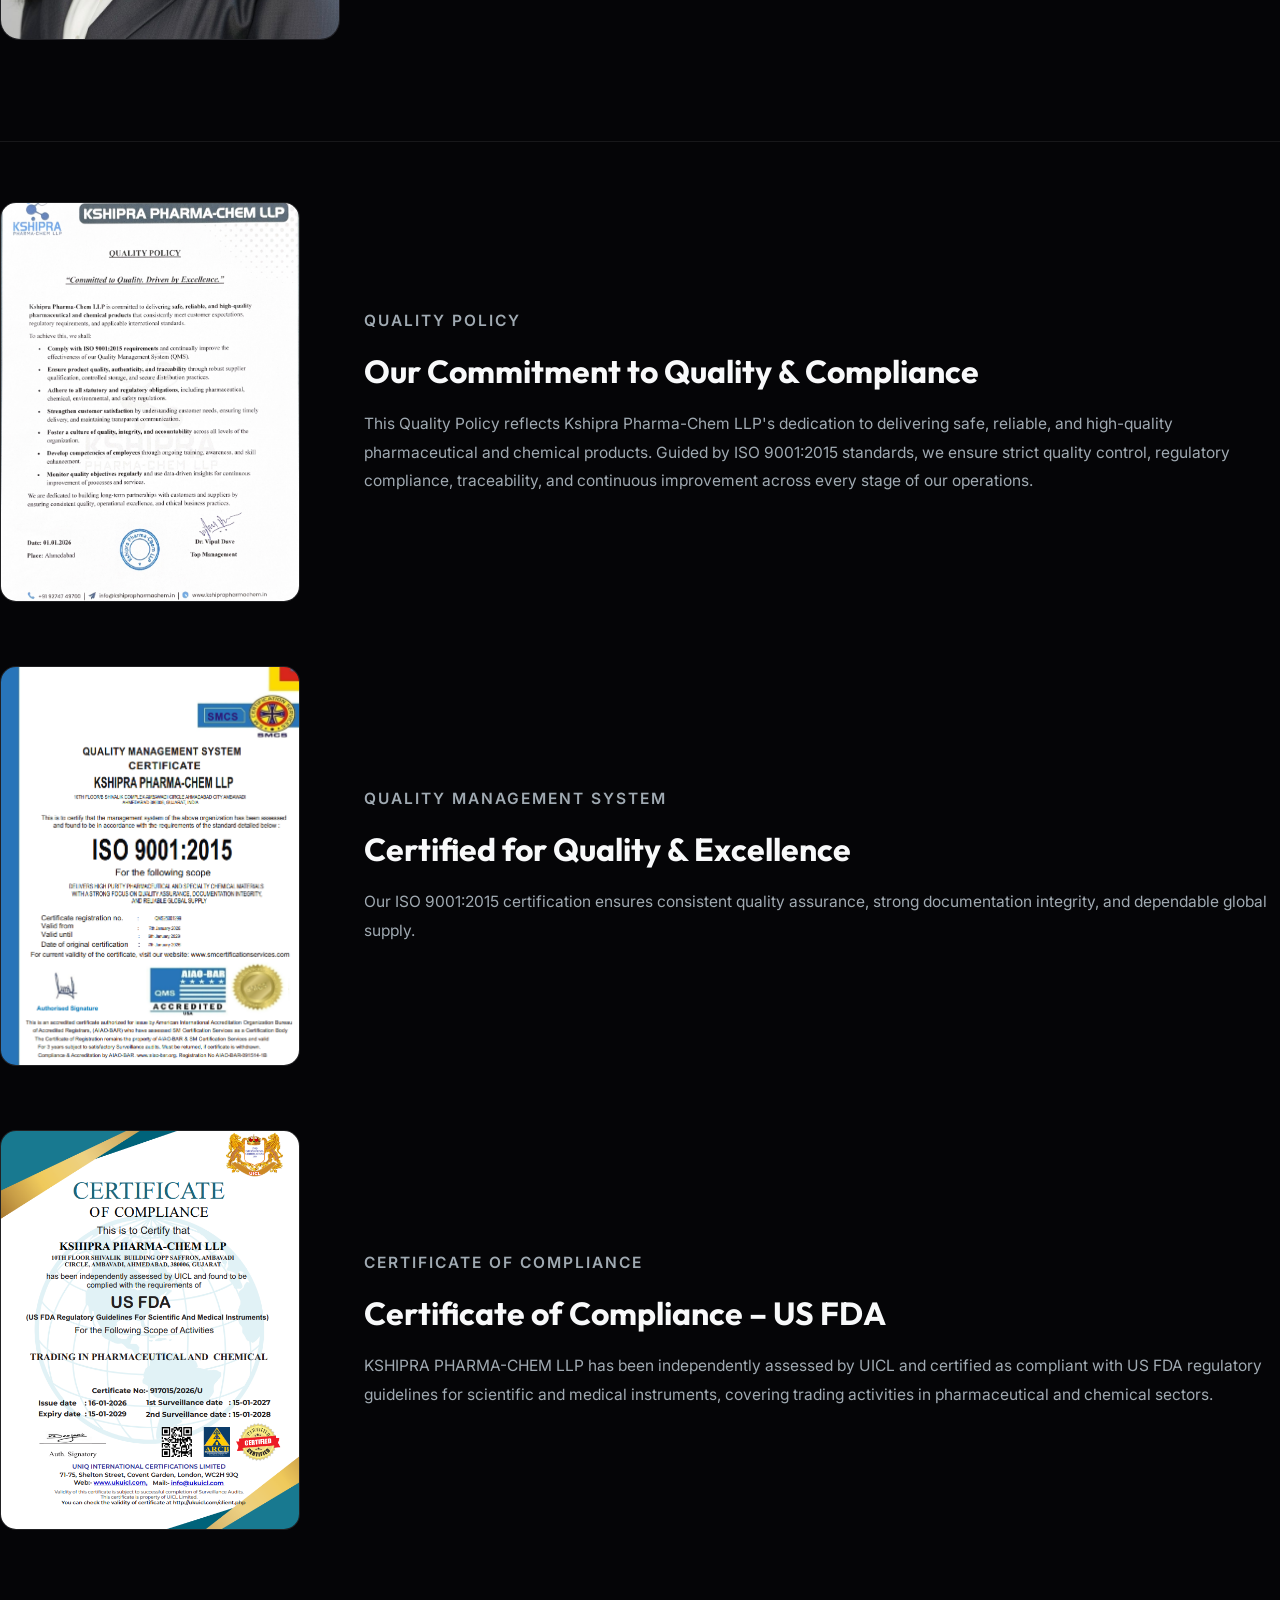
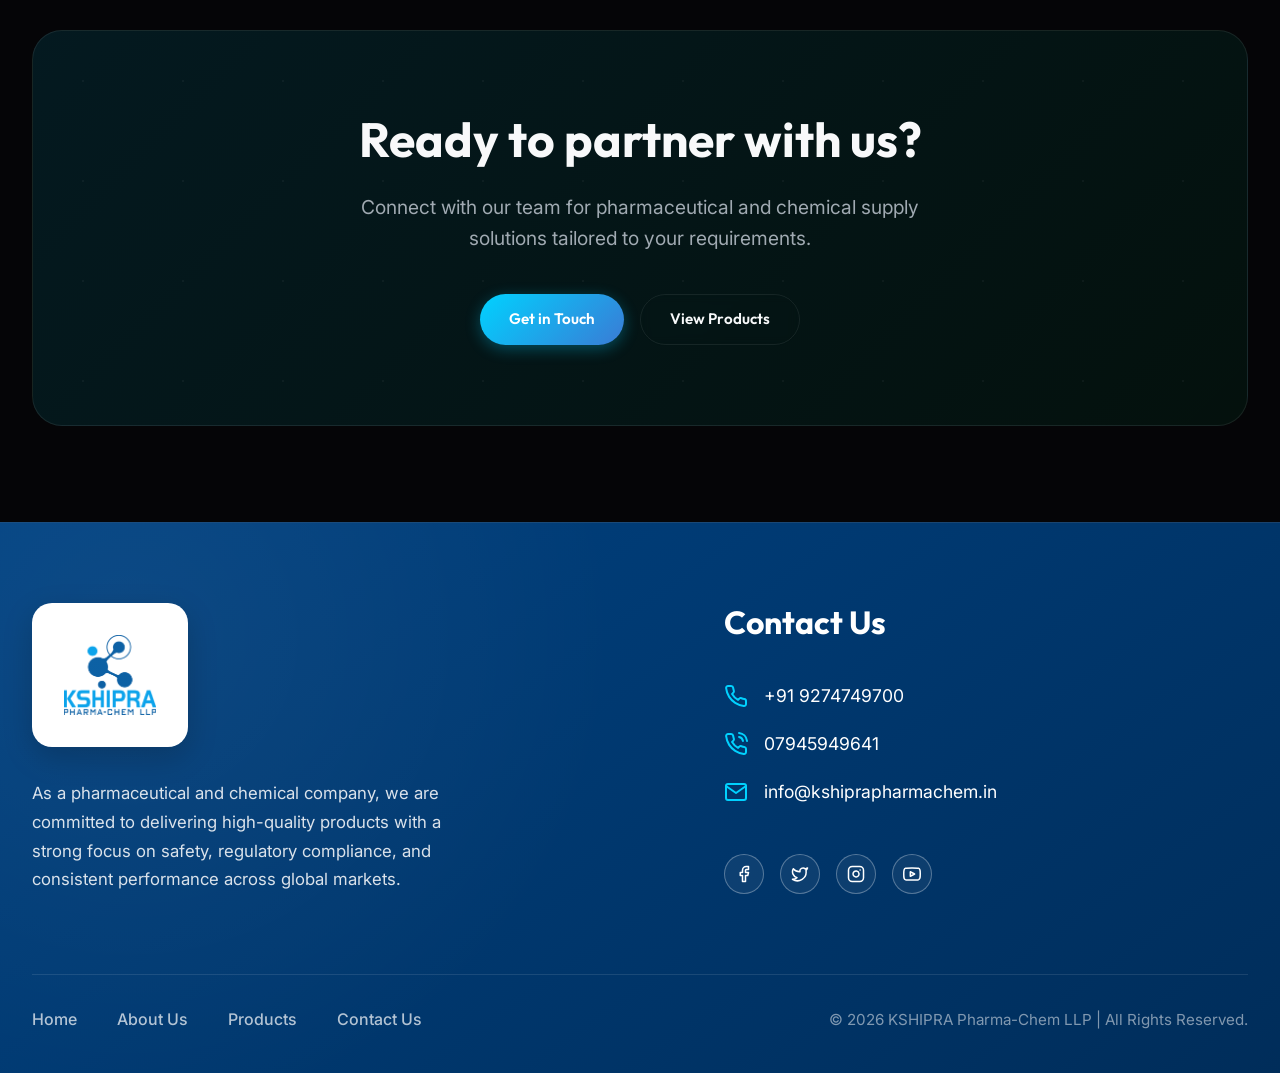
==== commit b26d0554: "Redesign footer with original site content and premium aesthetics" ====
--- a/about.html
+++ b/about.html
@@ -332,29 +332,56 @@
 
     <footer class="site-footer">
       <div class="container">
-        <div class="footer-grid">
+        <div class="footer-main">
           <div class="footer-brand">
-            <img src="Kshipra.png" alt="Kshipra Pharma-Chem LLP" />
-            <p>Pharmaceutical &amp; specialty chemical supply with quality systems and documentation you can stand behind.</p>
-          </div>
-          <div class="footer-links-group">
-            <dl class="footer-contact">
-              <dt>Phone</dt>
-              <dd><a href="tel:+919274749700">+91 92747 49700</a></dd>
-              <dd><a href="tel:+917945949641">07945 949641</a></dd>
-              <dt>Email</dt>
-              <dd><a href="mailto:info@kshiprapharmachem.in">info@kshiprapharmachem.in</a></dd>
-            </dl>
-            <nav class="footer-nav" aria-label="Footer navigation">
-              <dt>Quick Links</dt>
-              <dd><a href="index.html">Home</a></dd>
-              <dd><a href="products.html">Products</a></dd>
-              <dd><a href="about.html">About Us</a></dd>
-              <dd><a href="contact.html">Contact</a></dd>
-            </nav>
-          </div>
-        </div>
-        <p class="footer-copy">© 2026 Kshipra Pharma-Chem LLP · All rights reserved</p>
+            <div class="footer-logo-box">
+              <img src="Kshipra.png" alt="Kshipra Pharma-Chem LLP" />
+            </div>
+            <p>
+              As a pharmaceutical and chemical company, we are committed to delivering high-quality products with a strong focus on safety, regulatory compliance, and consistent performance across global markets.
+            </p>
+          </div>
+          <div class="footer-contact-info">
+            <h3>Contact Us</h3>
+            <div class="contact-list">
+              <a href="tel:+919274749700" class="contact-item">
+                <svg width="24" height="24" viewBox="0 0 24 24" fill="none" stroke="currentColor" stroke-width="2" stroke-linecap="round" stroke-linejoin="round"><path d="M22 16.92v3a2 2 0 0 1-2.18 2 19.79 19.79 0 0 1-8.63-3.07 19.5 19.5 0 0 1-6-6 19.79 19.79 0 0 1-3.07-8.67A2 2 0 0 1 4.11 2h3a2 2 0 0 1 2 1.72 12.84 12.84 0 0 0 .7 2.81 2 2 0 0 1-.45 2.11L8.09 9.91a16 16 0 0 0 6 6l1.27-1.27a2 2 0 0 1 2.11-.45 12.84 12.84 0 0 0 2.81.7A2 2 0 0 1 22 16.92z"></path></svg>
+                +91 9274749700
+              </a>
+              <a href="tel:07945949641" class="contact-item">
+                <svg width="24" height="24" viewBox="0 0 24 24" fill="none" stroke="currentColor" stroke-width="2" stroke-linecap="round" stroke-linejoin="round"><path d="M15.05 5A5 5 0 0 1 19 8.95M15.05 1A9 9 0 0 1 23 8.94m-1 7.98v3a2 2 0 0 1-2.18 2 19.79 19.79 0 0 1-8.63-3.07 19.5 19.5 0 0 1-6-6 19.79 19.79 0 0 1-3.07-8.67A2 2 0 0 1 4.11 2h3a2 2 0 0 1 2 1.72 12.84 12.84 0 0 0 .7 2.81 2 2 0 0 1-.45 2.11L8.09 9.91a16 16 0 0 0 6 6l1.27-1.27a2 2 0 0 1 2.11-.45 12.84 12.84 0 0 0 2.81.7A2 2 0 0 1 22 16.92z"></path></svg>
+                07945949641
+              </a>
+              <a href="mailto:info@kshiprapharmachem.in" class="contact-item">
+                <svg width="24" height="24" viewBox="0 0 24 24" fill="none" stroke="currentColor" stroke-width="2" stroke-linecap="round" stroke-linejoin="round"><path d="M4 4h16c1.1 0 2 .9 2 2v12c0 1.1-.9 2-2 2H4c-1.1 0-2-.9-2-2V6c0-1.1.9-2 2-2z"></path><polyline points="22,6 12,13 2,6"></polyline></svg>
+                info@kshiprapharmachem.in
+              </a>
+            </div>
+            <div class="footer-socials">
+              <a href="#" class="social-link" aria-label="Facebook">
+                <svg width="24" height="24" viewBox="0 0 24 24" fill="none" stroke="currentColor" stroke-width="2" stroke-linecap="round" stroke-linejoin="round"><path d="M18 2h-3a5 5 0 0 0-5 5v3H7v4h3v8h4v-8h3l1-4h-4V7a1 1 0 0 1 1-1h3z"></path></svg>
+              </a>
+              <a href="#" class="social-link" aria-label="Twitter">
+                <svg width="24" height="24" viewBox="0 0 24 24" fill="none" stroke="currentColor" stroke-width="2" stroke-linecap="round" stroke-linejoin="round"><path d="M22 4s-.7 2.1-2 3.4c1.6 10-9.4 17.3-18 11.6 2.2.1 4.4-.6 6-2C3 15.5.5 9.6 3 5c2.2 2.6 5.6 4.1 9 4-.9-4.2 4-6.6 7-3.8 1.1 0 3-1.2 3-1.2z"></path></svg>
+              </a>
+              <a href="#" class="social-link" aria-label="Instagram">
+                <svg width="24" height="24" viewBox="0 0 24 24" fill="none" stroke="currentColor" stroke-width="2" stroke-linecap="round" stroke-linejoin="round"><rect x="2" y="2" width="20" height="20" rx="5" ry="5"></rect><path d="M16 11.37A4 4 0 1 1 12.63 8 4 4 0 0 1 16 11.37z"></path><line x1="17.5" y1="6.5" x2="17.51" y2="6.5"></line></svg>
+              </a>
+              <a href="#" class="social-link" aria-label="YouTube">
+                <svg width="24" height="24" viewBox="0 0 24 24" fill="none" stroke="currentColor" stroke-width="2" stroke-linecap="round" stroke-linejoin="round"><path d="M22.54 6.42a2.78 2.78 0 0 0-1.94-2C18.88 4 12 4 12 4s-6.88 0-8.6.42a2.78 2.78 0 0 0-1.94 2C1 8.11 1 12 1 12s0 3.89.46 5.58a2.78 2.78 0 0 0 1.94 2c1.72.42 8.6.42 8.6.42s6.88 0 8.6-.42a2.78 2.78 0 0 0 1.94-2C23 15.89 23 12 23 12s0-3.89-.46-5.58z"></path><polygon points="9.75 15.02 15.5 12 9.75 8.98 9.75 15.02"></polygon></svg>
+              </a>
+            </div>
+          </div>
+        </div>
+        <div class="footer-bottom">
+          <ul class="footer-bottom-nav">
+            <li><a href="index.html">Home</a></li>
+            <li><a href="about.html">About Us</a></li>
+            <li><a href="products.html">Products</a></li>
+            <li><a href="contact.html">Contact Us</a></li>
+          </ul>
+          <p class="footer-copy">© 2026 KSHIPRA Pharma-Chem LLP | All Rights Reserved.</p>
+        </div>
       </div>
     </footer>
 
--- a/css/styles.css
+++ b/css/styles.css
@@ -982,99 +982,186 @@
 
 /* Footer */
 .site-footer {
-  border-top: 1px solid var(--border-light);
-  padding: 60px 0 30px;
-  background: #020202;
+  background: linear-gradient(145deg, #004282 0%, #002d5a 100%);
+  padding: 80px 0 40px;
   position: relative;
   z-index: 10;
-}
-
-.footer-grid {
+  color: #fff;
+  border-top: 1px solid rgba(255, 255, 255, 0.1);
+  overflow: hidden;
+}
+
+.site-footer::before {
+  content: '';
+  position: absolute;
+  top: 0;
+  left: 0;
+  width: 100%;
+  height: 100%;
+  background: radial-gradient(circle at 10% 20%, rgba(255, 255, 255, 0.05), transparent 40%);
+  pointer-events: none;
+}
+
+.footer-main {
   display: grid;
-  grid-template-columns: 2fr 1fr 1fr;
+  grid-template-columns: 1.2fr 1fr;
   gap: 4rem;
-  margin-bottom: 4rem;
-}
-
-.footer-brand img {
+  margin-bottom: 5rem;
+  align-items: flex-start;
+}
+
+.footer-brand {
+  display: flex;
+  flex-direction: column;
+  gap: 2rem;
+}
+
+.footer-logo-box {
+  background: #fff;
+  padding: 2rem;
+  border-radius: 20px;
+  width: fit-content;
+  display: flex;
+  align-items: center;
+  justify-content: center;
+  box-shadow: 0 10px 30px rgba(0, 0, 0, 0.2);
+}
+
+.footer-logo-box img {
+  height: 80px;
+  width: auto;
+}
+
+.footer-brand p {
+  color: rgba(255, 255, 255, 0.85);
+  max-width: 450px;
+  font-size: 1.05rem;
+  line-height: 1.7;
+}
+
+.footer-contact-info {
+  display: flex;
+  flex-direction: column;
+  gap: 2rem;
+}
+
+.footer-contact-info h3 {
+  font-size: 2rem;
+  margin-bottom: 0.5rem;
+  font-family: var(--font-heading);
+}
+
+.contact-list {
+  list-style: none;
+  display: flex;
+  flex-direction: column;
+  gap: 1.25rem;
+}
+
+.contact-item {
+  display: flex;
+  align-items: center;
+  gap: 1rem;
+  color: #fff;
+  text-decoration: none;
+  font-size: 1.1rem;
+  transition: var(--transition-fast);
+}
+
+.contact-item:hover {
+  transform: translateX(5px);
+  color: var(--primary);
+}
+
+.contact-item svg {
+  width: 24px;
+  height: 24px;
+  color: var(--primary);
+}
+
+.footer-socials {
+  display: flex;
+  gap: 1rem;
+  margin-top: 1rem;
+}
+
+.social-link {
+  width: 40px;
   height: 40px;
-  width: auto;
-  margin-bottom: 1.5rem;
-  filter: grayscale(100%) brightness(150%);
-  opacity: 0.8;
-}
-
-.footer-brand p {
-  color: var(--text-muted);
-  max-width: 400px;
-}
-
-.footer-contact dt {
-  font-weight: 600;
-  color: #fff;
-  margin-bottom: 0.5rem;
-  margin-top: 1.5rem;
-}
-
-.footer-contact dt:first-child {
-  margin-top: 0;
-}
-
-.footer-contact dd {
-  margin-bottom: 0.5rem;
-}
-
-.footer-contact a {
-  color: var(--text-muted);
+  border-radius: 50%;
+  border: 1px solid rgba(255, 255, 255, 0.3);
+  display: flex;
+  align-items: center;
+  justify-content: center;
+  color: #fff;
+  transition: var(--transition);
+  background: rgba(255, 255, 255, 0.05);
+}
+
+.social-link:hover {
+  background: var(--primary);
+  border-color: var(--primary);
+  transform: translateY(-3px);
+  box-shadow: 0 5px 15px rgba(0, 210, 255, 0.4);
+}
+
+.social-link svg {
+  width: 18px;
+  height: 18px;
+}
+
+.footer-bottom {
+  padding-top: 2rem;
+  border-top: 1px solid rgba(255, 255, 255, 0.1);
+  display: flex;
+  justify-content: space-between;
+  align-items: center;
+  flex-wrap: wrap;
+  gap: 2rem;
+}
+
+.footer-bottom-nav {
+  display: flex;
+  gap: 2.5rem;
+  list-style: none;
+}
+
+.footer-bottom-nav a {
+  color: rgba(255, 255, 255, 0.7);
   text-decoration: none;
+  font-weight: 500;
   transition: var(--transition-fast);
-}
-
-.footer-contact a:hover {
-  color: var(--primary);
+  font-size: 1rem;
+}
+
+.footer-bottom-nav a:hover {
+  color: #fff;
 }
 
 .footer-copy {
-  text-align: center;
-  color: rgba(255, 255, 255, 0.3);
-  font-size: 0.85rem;
-  padding-top: 2rem;
-  border-top: 1px solid var(--border-light);
-}
-
-.footer-links-group {
-  display: contents;
-}
-
-.footer-nav {
-  display: flex;
-  flex-direction: column;
-}
-
-.footer-nav dt {
-  font-weight: 600;
-  color: #fff;
-  margin-bottom: 0.75rem;
-  font-size: 0.9rem;
-  text-transform: uppercase;
-  letter-spacing: 0.5px;
-}
-
-.footer-nav dd {
-  margin-bottom: 0.5rem;
-}
-
-.footer-nav a {
-  color: var(--text-muted);
-  text-decoration: none;
-  font-size: 0.9rem;
-  transition: var(--transition-fast);
-}
-
-.footer-nav a:hover {
-  color: var(--primary);
-  padding-left: 4px;
-}
+  color: rgba(255, 255, 255, 0.5);
+  font-size: 0.95rem;
+  margin: 0;
+}
+
+@media (max-width: 992px) {
+  .footer-main {
+    grid-template-columns: 1fr;
+    gap: 3rem;
+  }
+}
+
+@media (max-width: 768px) {
+  .footer-bottom {
+    flex-direction: column;
+    text-align: center;
+  }
+  .footer-bottom-nav {
+    flex-direction: column;
+    gap: 1rem;
+  }
+}
+
 
 /* Utilities */
 .visually-hidden {
--- a/css/about.css
+++ b/css/about.css
@@ -217,7 +217,8 @@
   position: relative;
   z-index: 2;
   padding: 3rem;
-  background: linear-gradient(to top, rgba(0, 0, 0, 0.8), rgba(0, 0, 0, 0.3));
+  background: linear-gradient(to top, rgba(0, 0, 0, 0.85), rgba(0, 0, 0, 0.4), rgba(0, 0, 0, 0.85));
+  height: 100%;
   min-height: 450px;
   display: flex;
   flex-direction: column;
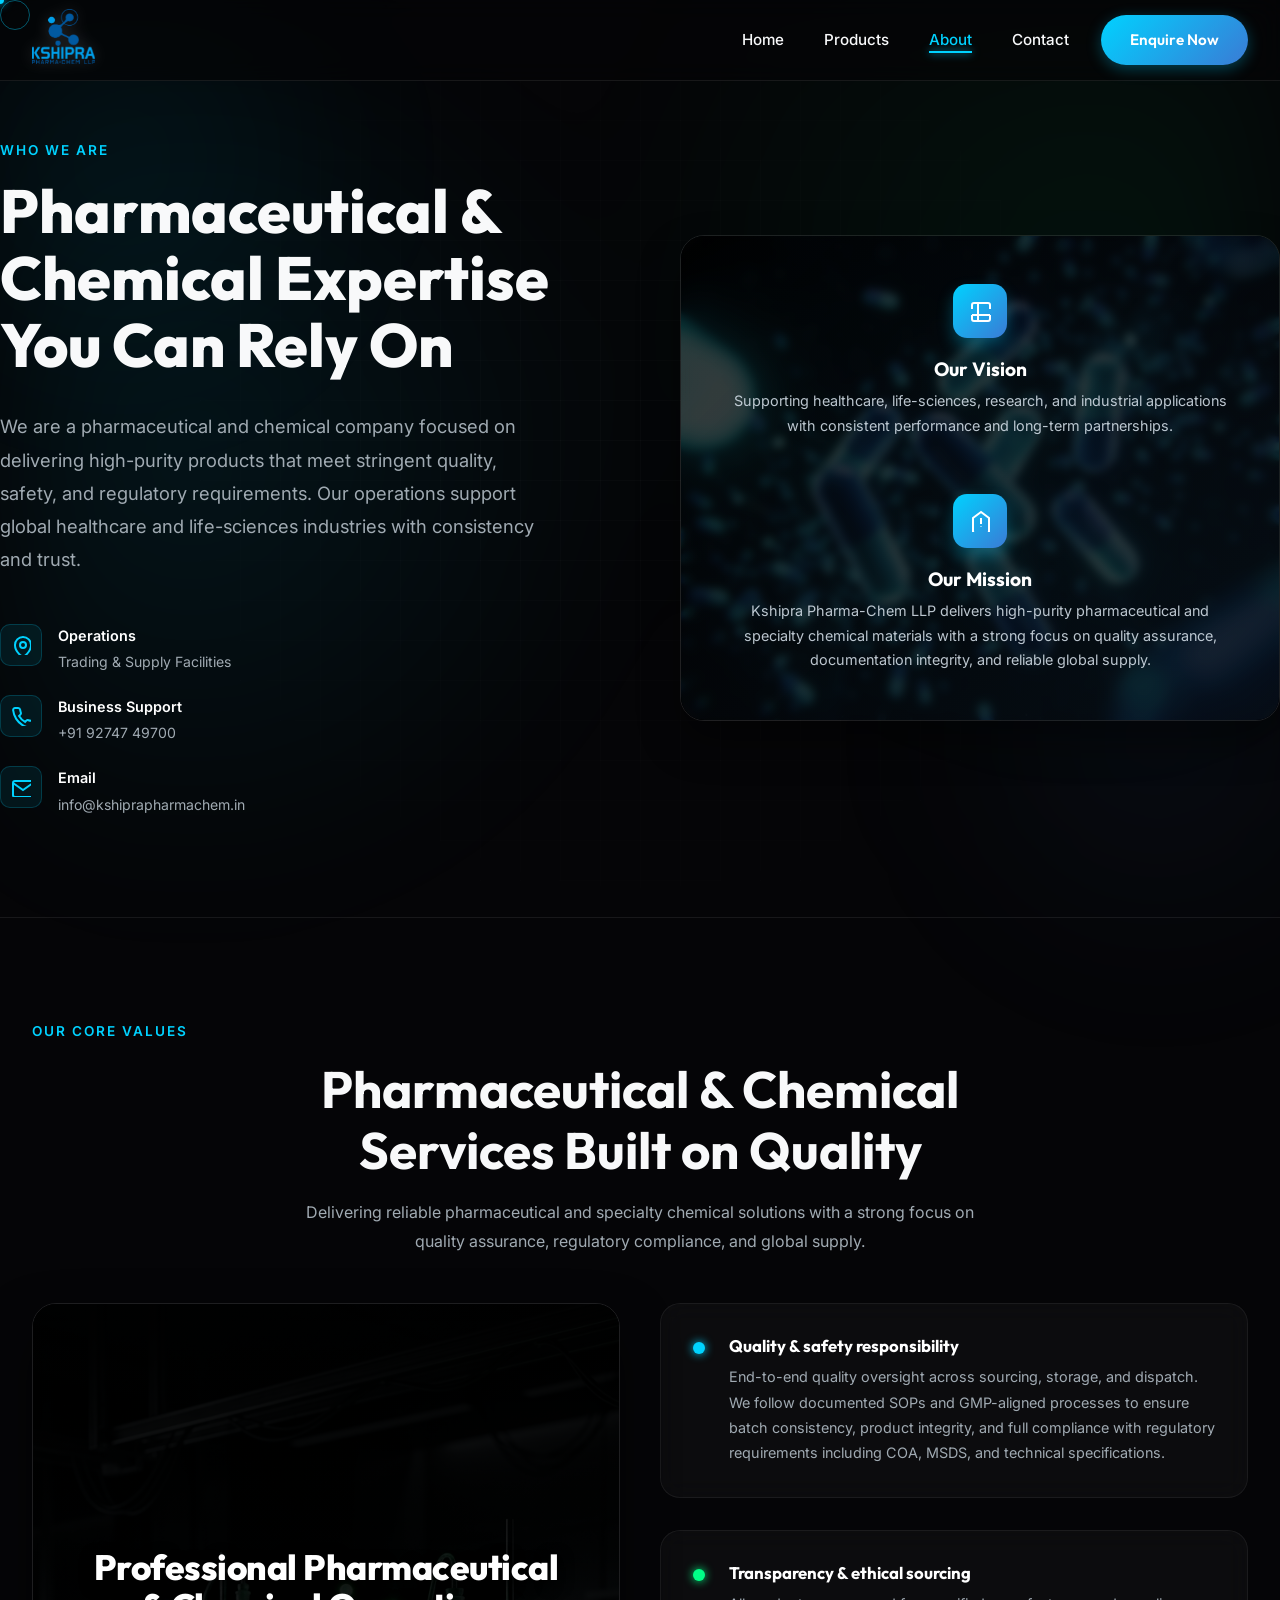
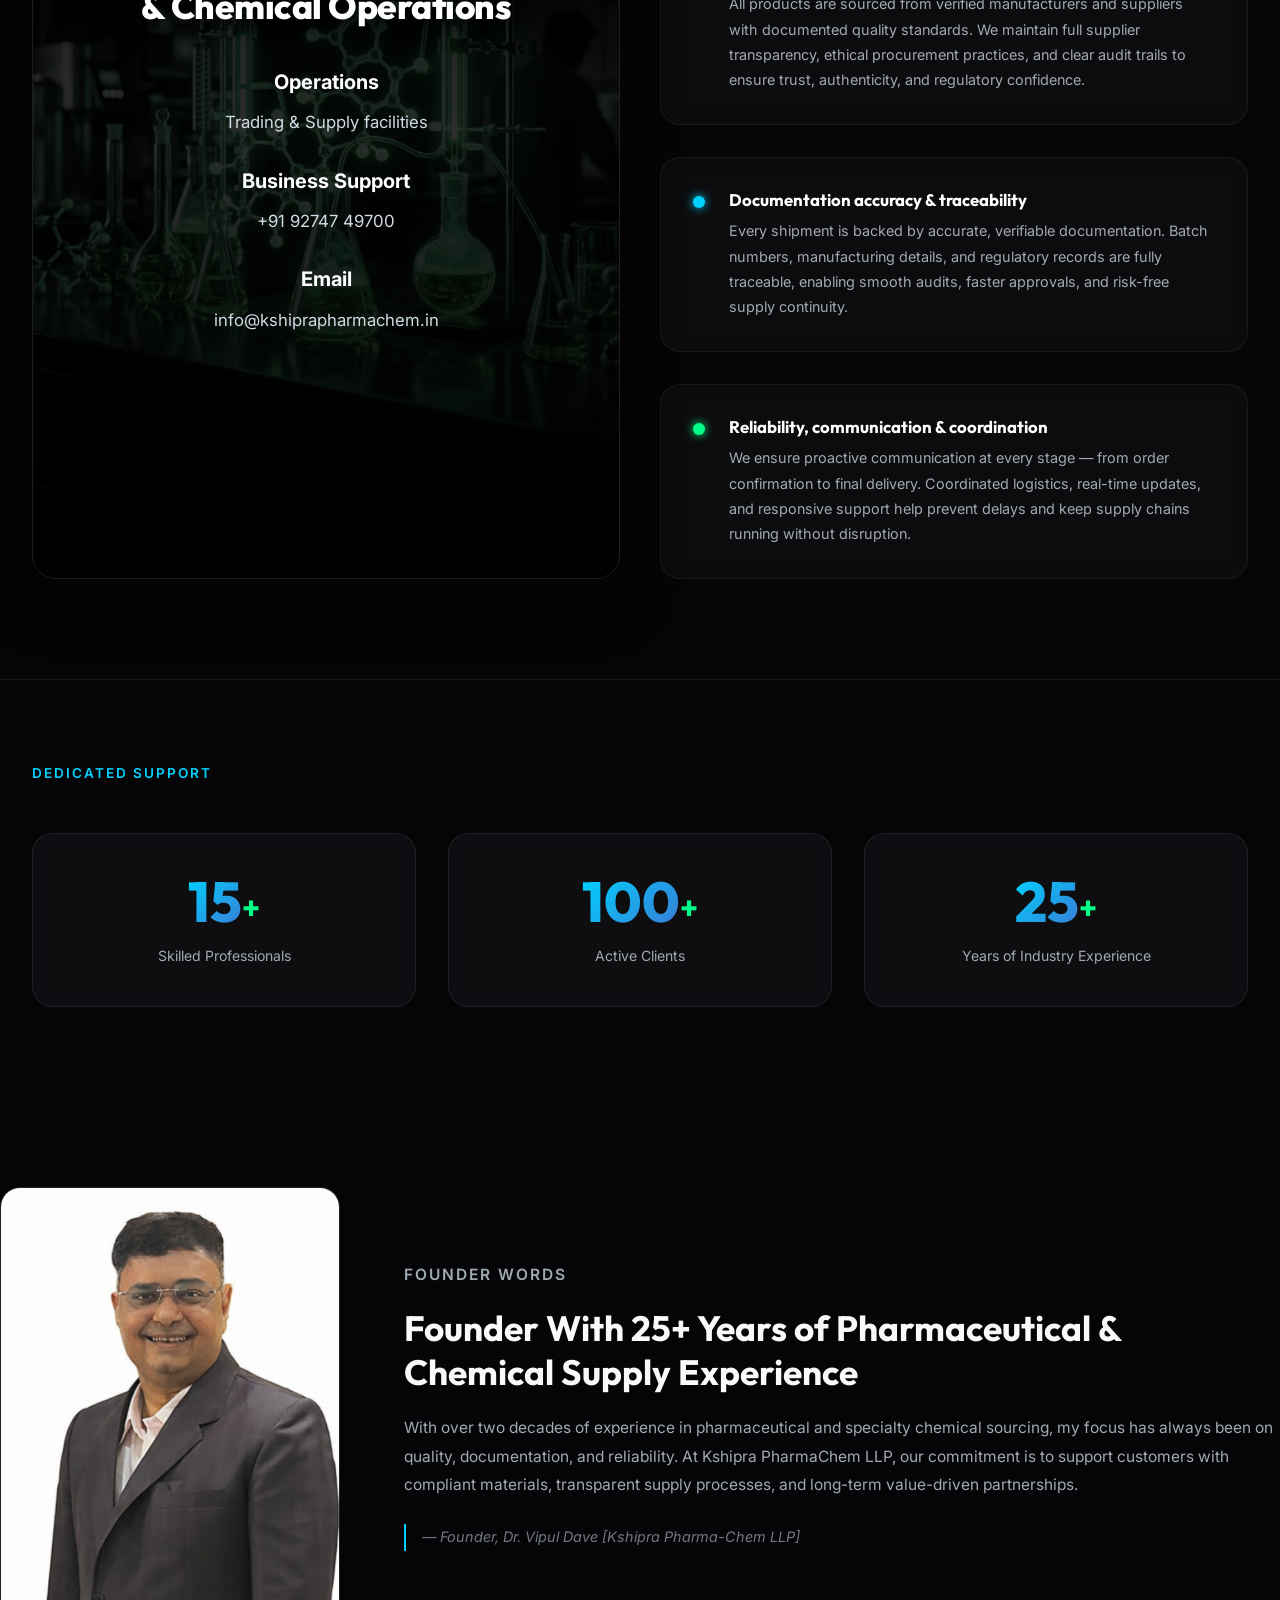
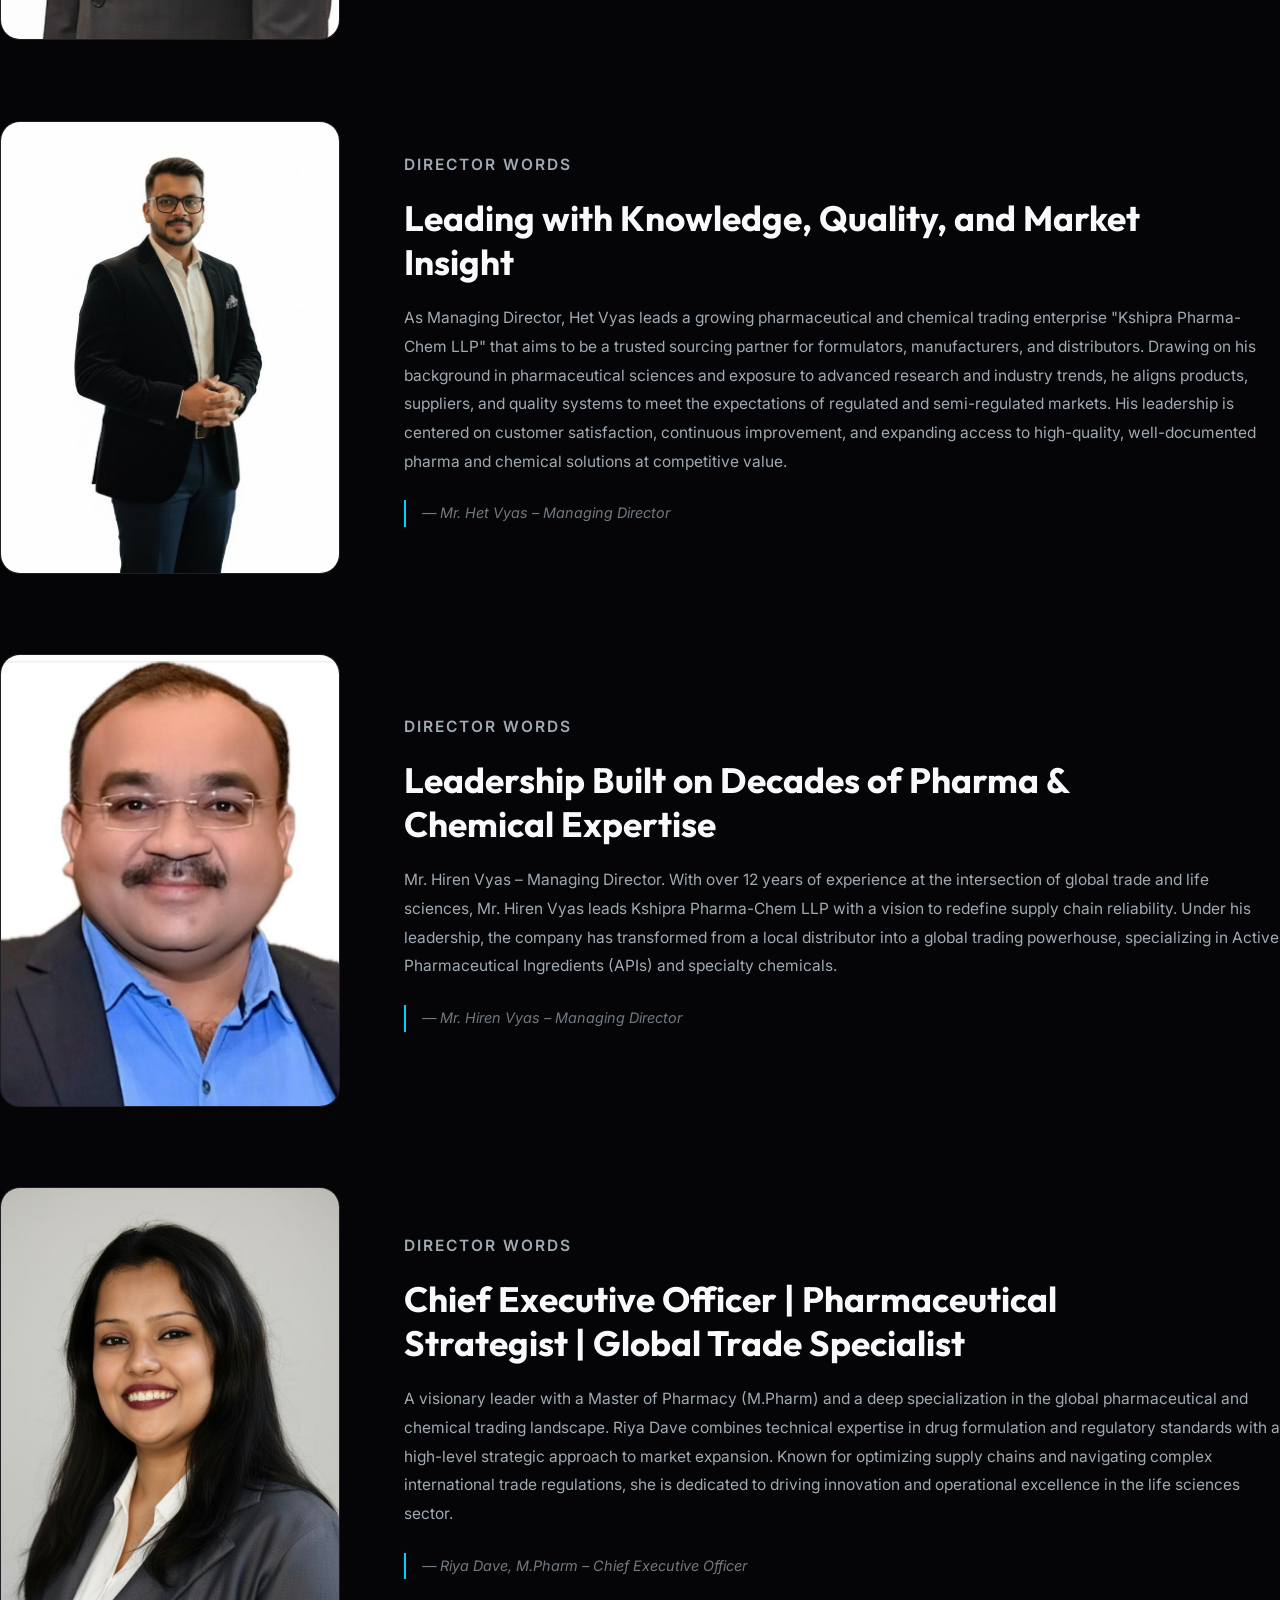
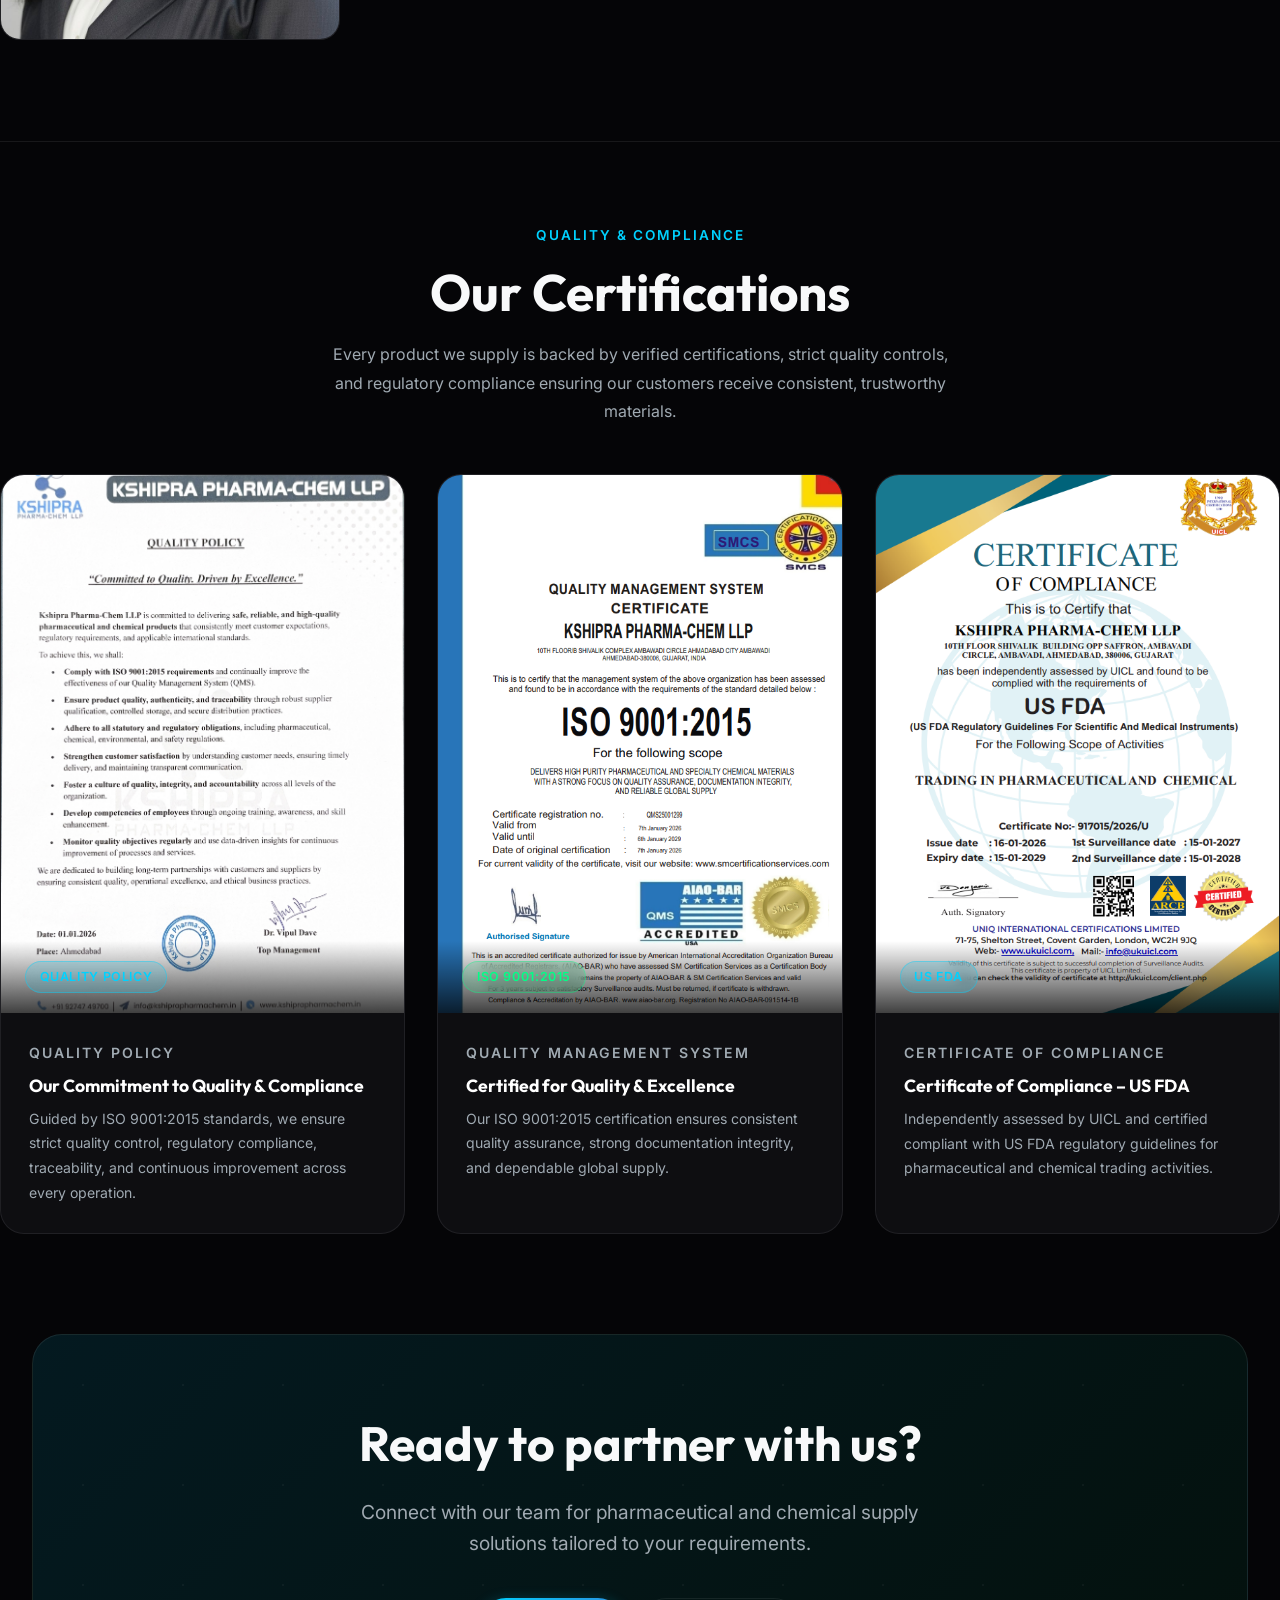
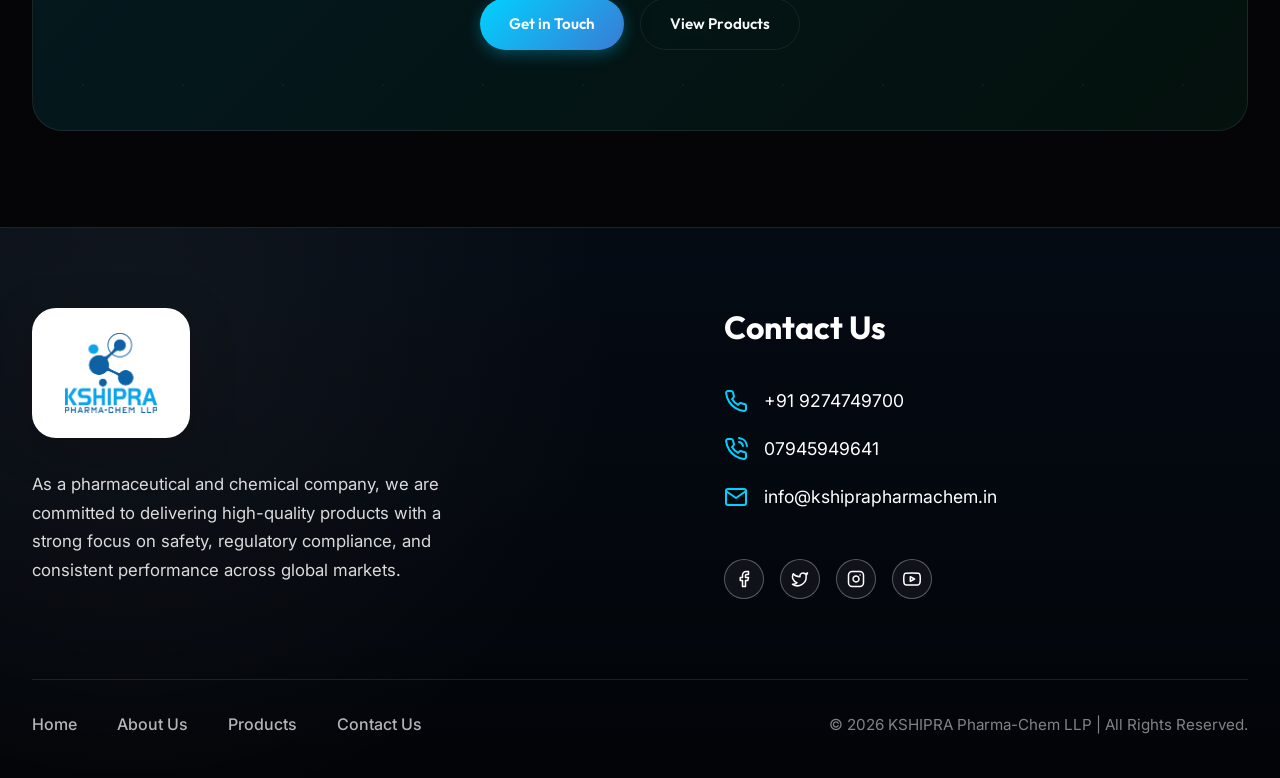
==== commit d2a8bf72: "Redesign certificates section as 3-column card grid" ====
--- a/about.html
+++ b/about.html
@@ -258,62 +258,68 @@
 
       <!-- ── QUALITY & CERTIFICATES ── -->
       <section class="ab-certs container reveal" id="quality">
-
-        <!-- Quality Policy -->
-        <div class="ab-cert-row reveal">
-          <div class="ab-cert-row__img-col">
-            <!-- REPLACE src with: images/cert_quality_policy.jpg -->
-            <div class="ab-cert-img-wrap">
+        <div class="ab-certs__header">
+          <p class="section-label" style="text-align:center;">Quality &amp; Compliance</p>
+          <h2 style="text-align:center; margin: 0 auto 1rem;">Our Certifications</h2>
+          <p class="ab-certs__lead">Every product we supply is backed by verified certifications, strict quality controls, and regulatory compliance ensuring our customers receive consistent, trustworthy materials.</p>
+        </div>
+        <div class="ab-cert-grid">
+
+          <!-- Quality Policy Card -->
+          <div class="ab-cert-card reveal">
+            <div class="ab-cert-card__img-wrap">
               <img src="images/certificate.jpg" alt="Quality Policy document" onerror="this.style.display='none';this.nextElementSibling.style.display='flex'" />
-              <div class="ab-cert-img-placeholder" style="display:none">
+              <div class="ab-cert-card__placeholder" style="display:none">
                 <svg width="48" height="48" fill="none" stroke="var(--primary)" stroke-width="1.5"><path d="M14 2H6a2 2 0 00-2 2v16a2 2 0 002 2h12a2 2 0 002-2V8z"/><path d="M14 2v6h6"/><path d="M16 13H8M16 17H8M10 9H8"/></svg>
-                <span>Quality Policy</span>
-              </div>
-            </div>
-          </div>
-          <div class="ab-cert-row__text-col">
-            <p class="section-label">Quality Policy</p>
-            <h2>Our Commitment to Quality &amp; Compliance</h2>
-            <p>This Quality Policy reflects Kshipra Pharma-Chem LLP's dedication to delivering safe, reliable, and high-quality pharmaceutical and chemical products. Guided by ISO 9001:2015 standards, we ensure strict quality control, regulatory compliance, traceability, and continuous improvement across every stage of our operations.</p>
-          </div>
-        </div>
-
-        <!-- ISO 9001:2015 -->
-        <div class="ab-cert-row reveal">
-          <div class="ab-cert-row__img-col">
-            <div class="ab-cert-img-wrap">
+              </div>
+              <div class="ab-cert-card__img-overlay">
+                <span class="ab-cert-badge">Quality Policy</span>
+              </div>
+            </div>
+            <div class="ab-cert-card__body">
+              <p class="section-label" style="margin-bottom:0.5rem;">Quality Policy</p>
+              <h3>Our Commitment to Quality &amp; Compliance</h3>
+              <p>Guided by ISO 9001:2015 standards, we ensure strict quality control, regulatory compliance, traceability, and continuous improvement across every operation.</p>
+            </div>
+          </div>
+
+          <!-- ISO 9001:2015 Card -->
+          <div class="ab-cert-card reveal">
+            <div class="ab-cert-card__img-wrap">
               <img src="images/certificate2.png" alt="ISO 9001:2015 Certificate" onerror="this.style.display='none';this.nextElementSibling.style.display='flex'" />
-              <div class="ab-cert-img-placeholder" style="display:none">
+              <div class="ab-cert-card__placeholder" style="display:none">
                 <svg width="48" height="48" fill="none" stroke="var(--accent-chem)" stroke-width="1.5"><path d="M24 4l18 8v12c0 10-8 18-18 22C14 42 6 34 6 24V12L24 4z"/><path d="M16 24l6 6 10-12"/></svg>
-                <span>ISO 9001:2015</span>
-              </div>
-            </div>
-          </div>
-          <div class="ab-cert-row__text-col">
-            <p class="section-label">Quality Management System</p>
-            <h2>Certified for Quality &amp; Excellence</h2>
-            <p>Our ISO 9001:2015 certification ensures consistent quality assurance, strong documentation integrity, and dependable global supply.</p>
-          </div>
-        </div>
-
-        <!-- US FDA -->
-        <div class="ab-cert-row reveal">
-          <div class="ab-cert-row__img-col">
-            <div class="ab-cert-img-wrap">
+              </div>
+              <div class="ab-cert-card__img-overlay">
+                <span class="ab-cert-badge ab-cert-badge--chem">ISO 9001:2015</span>
+              </div>
+            </div>
+            <div class="ab-cert-card__body">
+              <p class="section-label" style="margin-bottom:0.5rem;">Quality Management System</p>
+              <h3>Certified for Quality &amp; Excellence</h3>
+              <p>Our ISO 9001:2015 certification ensures consistent quality assurance, strong documentation integrity, and dependable global supply.</p>
+            </div>
+          </div>
+
+          <!-- US FDA Card -->
+          <div class="ab-cert-card reveal">
+            <div class="ab-cert-card__img-wrap">
               <img src="images/certificate3.png" alt="US FDA Certificate of Compliance" onerror="this.style.display='none';this.nextElementSibling.style.display='flex'" />
-              <div class="ab-cert-img-placeholder" style="display:none">
+              <div class="ab-cert-card__placeholder" style="display:none">
                 <svg width="48" height="48" fill="none" stroke="var(--primary)" stroke-width="1.5"><rect x="4" y="4" width="40" height="40" rx="6"/><path d="M14 20h20M14 28h12"/><circle cx="34" cy="28" r="6"/><path d="M31 28l2 2 4-4"/></svg>
-                <span>US FDA</span>
-              </div>
-            </div>
-          </div>
-          <div class="ab-cert-row__text-col">
-            <p class="section-label">Certificate of Compliance</p>
-            <h2>Certificate of Compliance – US FDA</h2>
-            <p>KSHIPRA PHARMA-CHEM LLP has been independently assessed by UICL and certified as compliant with US FDA regulatory guidelines for scientific and medical instruments, covering trading activities in pharmaceutical and chemical sectors.</p>
-          </div>
-        </div>
-
+              </div>
+              <div class="ab-cert-card__img-overlay">
+                <span class="ab-cert-badge">US FDA</span>
+              </div>
+            </div>
+            <div class="ab-cert-card__body">
+              <p class="section-label" style="margin-bottom:0.5rem;">Certificate of Compliance</p>
+              <h3>Certificate of Compliance – US FDA</h3>
+              <p>Independently assessed by UICL and certified compliant with US FDA regulatory guidelines for pharmaceutical and chemical trading activities.</p>
+            </div>
+          </div>
+
+        </div>
       </section>
 
       <!-- ── CTA ── -->
--- a/css/styles.css
+++ b/css/styles.css
@@ -130,7 +130,7 @@
 }
 
 .logo-link img {
-  height: 40px;
+  height: 55px;
   width: auto;
   filter: drop-shadow(0 0 8px rgba(255, 255, 255, 0.2));
   transition: var(--transition);
@@ -857,6 +857,21 @@
   overflow: hidden;
   backdrop-filter: blur(5px);
   animation: cardPop 0.5s cubic-bezier(0.25, 0.8, 0.25, 1) both;
+  z-index: 1;
+}
+
+.product-card::after {
+  content: '';
+  position: absolute;
+  top: 0; left: 0; width: 100%; height: 100%;
+  background-image: url("data:image/svg+xml,%3Csvg width='200' height='200' viewBox='0 0 200 200' xmlns='http://www.w3.org/2000/svg'%3E%3Cg stroke='%23ffffff' stroke-width='4' fill='none' stroke-linecap='round' stroke-linejoin='round'%3E%3Cpath d='M100 80 L130 95 L130 130 L100 145 L70 130 L70 95 Z' /%3E%3Cpath d='M80 102 L80 123 M120 102 L120 123' /%3E%3Cpath d='M130 95 L160 75 L160 40 L130 25 L100 40 L100 80' /%3E%3Cpath d='M110 48 L110 72' /%3E%3Cpath d='M130 130 L160 145' /%3E%3Cpath d='M70 130 L40 145 L40 180 L70 195 L100 180 L100 145' /%3E%3Cpath d='M50 152 L50 173' /%3E%3Ccircle cx='160' cy='40' r='6' fill='%23ffffff' /%3E%3Ccircle cx='160' cy='145' r='6' fill='%23ffffff' /%3E%3Ccircle cx='40' cy='180' r='6' fill='%23ffffff' /%3E%3C/g%3E%3C/svg%3E");
+  background-size: 180px;
+  background-position: calc(100% + 40px) calc(100% + 40px);
+  background-repeat: no-repeat;
+  opacity: 0.04;
+  z-index: -1;
+  transition: opacity 0.5s ease, transform 0.8s ease;
+  pointer-events: none;
 }
 
 .product-card::before {
@@ -875,11 +890,25 @@
 .product-card:hover {
   transform: translateY(-5px);
   border-color: rgba(255, 255, 255, 0.2);
-  box-shadow: 0 10px 30px rgba(0, 0, 0, 0.5);
+  box-shadow: 0 10px 30px rgba(0, 210, 255, 0.12);
+}
+
+.product-card--chem:hover {
+  box-shadow: 0 10px 30px rgba(0, 255, 135, 0.12);
 }
 
 .product-card:hover::before {
   opacity: 1;
+}
+
+.product-card:hover::after {
+  opacity: 0.15;
+  transform: scale(1.05) translate(-10px, -10px);
+}
+
+.product-card:hover .product-card__desc {
+  opacity: 1;
+  transform: translateY(0);
 }
 
 .product-card__kind {
@@ -920,6 +949,9 @@
   font-size: 0.95rem;
   margin-bottom: 1.5rem;
   flex-grow: 1;
+  opacity: 0.6;
+  transform: translateY(8px);
+  transition: opacity 0.4s ease, transform 0.4s ease;
 }
 
 .product-card__tags {
@@ -982,12 +1014,12 @@
 
 /* Footer */
 .site-footer {
-  background: linear-gradient(145deg, #004282 0%, #002d5a 100%);
+  background: linear-gradient(180deg, #050b14 0%, #020408 100%);
   padding: 80px 0 40px;
   position: relative;
   z-index: 10;
   color: #fff;
-  border-top: 1px solid rgba(255, 255, 255, 0.1);
+  border-top: 1px solid rgba(0, 210, 255, 0.2);
   overflow: hidden;
 }
 
@@ -1018,13 +1050,14 @@
 
 .footer-logo-box {
   background: #fff;
-  padding: 2rem;
-  border-radius: 20px;
+  padding: 1.5rem 2rem;
+  border-radius: 24px;
   width: fit-content;
   display: flex;
   align-items: center;
   justify-content: center;
-  box-shadow: 0 10px 30px rgba(0, 0, 0, 0.2);
+  box-shadow: 0 10px 40px rgba(0, 0, 0, 0.4);
+  border: 1px solid rgba(255, 255, 255, 0.1);
 }
 
 .footer-logo-box img {
@@ -2830,3 +2863,149 @@
   }
 }
 
+
+
+/* Subcategory Drawer */
+.drawer-overlay {
+  position: fixed;
+  top: 0;
+  left: 0;
+  width: 100vw;
+  height: 100vh;
+  background: rgba(0, 0, 0, 0.6);
+  backdrop-filter: blur(4px);
+  z-index: 999;
+  opacity: 0;
+  pointer-events: none;
+  transition: opacity 0.3s ease;
+}
+
+.drawer-overlay.is-active {
+  opacity: 1;
+  pointer-events: all;
+}
+
+.subcat-drawer {
+  position: fixed;
+  top: 0;
+  right: 0;
+  width: 320px;
+  max-width: 100vw;
+  height: 100vh;
+  background: rgba(10, 12, 16, 0.95);
+  backdrop-filter: blur(15px);
+  border-left: 1px solid var(--border-light);
+  z-index: 1000;
+  transform: translateX(100%);
+  transition: transform 0.4s cubic-bezier(0.25, 0.8, 0.25, 1);
+  display: flex;
+  flex-direction: column;
+}
+
+.subcat-drawer.is-active {
+  transform: translateX(0);
+  box-shadow: -10px 0 30px rgba(0, 0, 0, 0.5);
+}
+
+.subcat-drawer__header {
+  padding: 1.5rem;
+  border-bottom: 1px solid var(--border-light);
+  display: flex;
+  justify-content: space-between;
+  align-items: center;
+}
+
+.subcat-drawer__header h3 {
+  font-size: 1.25rem;
+  margin: 0;
+  color: #fff;
+}
+
+.subcat-drawer__close {
+  background: none;
+  border: none;
+  color: var(--text-muted);
+  cursor: pointer;
+  padding: 0.5rem;
+  border-radius: 50%;
+  transition: var(--transition-fast);
+  display: flex;
+  align-items: center;
+  justify-content: center;
+}
+
+.subcat-drawer__close:hover {
+  background: rgba(255, 255, 255, 0.1);
+  color: #fff;
+}
+
+.subcat-drawer__content {
+  padding: 1.5rem;
+  overflow-y: auto;
+  flex-grow: 1;
+}
+
+.subcat-list {
+  display: flex;
+  flex-direction: column;
+  gap: 1.25rem;
+}
+
+.subcat-item {
+  display: flex;
+  align-items: center;
+  gap: 0.75rem;
+  cursor: pointer;
+}
+
+.subcat-item input[type="radio"] {
+  appearance: none;
+  width: 20px;
+  height: 20px;
+  border: 1px solid var(--text-muted);
+  border-radius: 50%;
+  outline: none;
+  position: relative;
+  transition: var(--transition-fast);
+  cursor: pointer;
+}
+
+.subcat-item input[type="radio"]:checked {
+  border-color: var(--primary);
+  background: rgba(0, 210, 255, 0.1);
+}
+
+.subcat-item input[type="radio"]:checked::after {
+  content: '';
+  position: absolute;
+  top: 50%;
+  left: 50%;
+  transform: translate(-50%, -50%);
+  width: 10px;
+  height: 10px;
+  border-radius: 50%;
+  background: var(--primary);
+}
+
+.subcat-item label {
+  color: var(--text-main);
+  font-size: 0.95rem;
+  cursor: pointer;
+  flex-grow: 1;
+  transition: var(--transition-fast);
+}
+
+.subcat-item:hover label {
+  color: #fff;
+}
+
+.subcat-btn {
+  border: 1px solid var(--border-light);
+  border-radius: 20px;
+  background: rgba(255, 255, 255, 0.03);
+}
+
+.subcat-btn:hover {
+  background: rgba(255, 255, 255, 0.08);
+  border-color: rgba(255, 255, 255, 0.2);
+}
--- a/css/about.css
+++ b/css/about.css
@@ -109,7 +109,10 @@
   padding: 3rem;
   display: flex;
   flex-direction: column;
-  gap: 2.5rem;
+  justify-content: center;
+  align-items: center;
+  text-align: center;
+  gap: 3.5rem;
   background: linear-gradient(135deg, rgba(0, 0, 0, 0.4) 0%, rgba(10, 20, 30, 0.6) 100%);
   backdrop-filter: blur(4px);
   height: 100%;
@@ -117,8 +120,9 @@
 
 .ab-vm-item {
   display: flex;
-  align-items: flex-start;
-  gap: 1.5rem;
+  flex-direction: column;
+  align-items: center;
+  gap: 1.25rem;
   animation: abFloat 6s ease-in-out infinite;
 }
 
@@ -464,69 +468,134 @@
 
 /* ── CERTIFICATES ── */
 .ab-certs {
-  padding: 60px 0 100px;
+  padding: 80px 0 100px;
   border-top: 1px solid var(--border-light);
-  display: flex;
-  flex-direction: column;
-  gap: 4rem;
-}
-
-.ab-cert-row {
+}
+
+.ab-certs__header {
+  text-align: center;
+  margin-bottom: 3rem;
+}
+
+.ab-certs__lead {
+  text-align: center;
+  color: var(--text-muted);
+  max-width: 640px;
+  margin: 0 auto;
+  font-size: 1rem;
+  line-height: 1.8;
+}
+
+/* 3-column grid */
+.ab-cert-grid {
   display: grid;
-  grid-template-columns: 300px 1fr;
-  gap: 4rem;
-  align-items: center;
-}
-
-.ab-cert-img-wrap {
-  border-radius: 16px;
+  grid-template-columns: repeat(3, 1fr);
+  gap: 2rem;
+  margin-top: 3rem;
+}
+
+.ab-cert-card {
+  background: var(--bg-card);
+  border: 1px solid var(--border-light);
+  border-radius: 24px;
   overflow: hidden;
-  border: 1px solid var(--border-light);
+  display: flex;
+  flex-direction: column;
+  transition: transform 0.45s cubic-bezier(0.2, 1, 0.2, 1),
+              box-shadow 0.45s ease,
+              border-color 0.45s ease;
+}
+
+.ab-cert-card:hover {
+  transform: translateY(-10px);
+  border-color: rgba(0, 210, 255, 0.35);
+  box-shadow: 0 24px 60px rgba(0, 0, 0, 0.55),
+              0 0 30px rgba(0, 210, 255, 0.12);
+}
+
+/* Image section */
+.ab-cert-card__img-wrap {
+  position: relative;
+  aspect-ratio: 3 / 4;
+  overflow: hidden;
   background: rgba(255,255,255,0.04);
-  aspect-ratio: 3/4;
-  display: flex;
-  align-items: center;
-  justify-content: center;
-  transition: var(--transition);
-}
-
-.ab-cert-img-wrap:hover {
-  border-color: rgba(0, 210, 255, 0.3);
-  box-shadow: 0 10px 30px rgba(0,0,0,0.4);
-}
-
-.ab-cert-img-wrap img {
+}
+
+.ab-cert-card__img-wrap img {
   width: 100%;
   height: 100%;
   object-fit: cover;
   display: block;
-}
-
-.ab-cert-img-placeholder {
+  transition: transform 0.6s ease;
+}
+
+.ab-cert-card:hover .ab-cert-card__img-wrap img {
+  transform: scale(1.06);
+}
+
+.ab-cert-card__placeholder {
+  width: 100%;
+  height: 100%;
+  display: flex;
   flex-direction: column;
   align-items: center;
   justify-content: center;
   gap: 0.75rem;
-  padding: 2rem;
-  text-align: center;
-}
-
-.ab-cert-img-placeholder span {
-  font-family: var(--font-heading);
+  color: var(--text-muted);
+  font-size: 0.85rem;
+}
+
+/* Overlay badge on image */
+.ab-cert-card__img-overlay {
+  position: absolute;
+  bottom: 0;
+  left: 0;
+  right: 0;
+  padding: 1.25rem 1.5rem;
+  background: linear-gradient(to top, rgba(0,0,0,0.75) 0%, transparent 100%);
+  display: flex;
+  align-items: flex-end;
+}
+
+.ab-cert-badge {
+  display: inline-block;
+  padding: 0.3rem 0.85rem;
+  border-radius: 999px;
+  font-size: 0.78rem;
   font-weight: 600;
-  font-size: 0.9rem;
-  color: var(--text-muted);
-}
-
-.ab-cert-row__text-col h2 {
-  font-size: clamp(1.5rem, 2.5vw, 2rem);
-  margin-bottom: 1.25rem;
-}
-
-.ab-cert-row__text-col p {
-  color: var(--text-muted);
-  font-size: 0.97rem;
-  line-height: 1.85;
+  letter-spacing: 0.05em;
+  text-transform: uppercase;
+  background: rgba(0, 210, 255, 0.15);
+  border: 1px solid rgba(0, 210, 255, 0.4);
+  color: var(--primary);
+  backdrop-filter: blur(6px);
+}
+
+.ab-cert-badge--chem {
+  background: rgba(0, 255, 135, 0.12);
+  border-color: rgba(0, 255, 135, 0.35);
+  color: var(--accent-chem);
+}
+
+/* Text body */
+.ab-cert-card__body {
+  padding: 1.75rem;
+  flex: 1;
+  display: flex;
+  flex-direction: column;
+}
+
+.ab-cert-card__body h3 {
+  font-size: 1.1rem;
+  color: #fff;
+  line-height: 1.35;
+  margin-bottom: 0.6rem;
+}
+
+.ab-cert-card__body p {
+  color: var(--text-muted);
+  font-size: 0.88rem;
+  line-height: 1.75;
 }
 
 /* ── RESPONSIVE ── */
@@ -540,9 +609,8 @@
     grid-template-columns: 260px 1fr;
     gap: 2.5rem;
   }
-  .ab-cert-row {
-    grid-template-columns: 220px 1fr;
-    gap: 2.5rem;
+  .ab-cert-grid {
+    grid-template-columns: repeat(2, 1fr);
   }
 }
 
@@ -556,13 +624,8 @@
     max-width: 280px;
     margin: 0 auto;
   }
-  .ab-cert-row {
+  .ab-cert-grid {
     grid-template-columns: 1fr;
-    gap: 2rem;
-  }
-  .ab-cert-img-wrap {
-    max-width: 260px;
-    margin: 0 auto;
   }
   .ab-stats__grid {
     grid-template-columns: 1fr;
